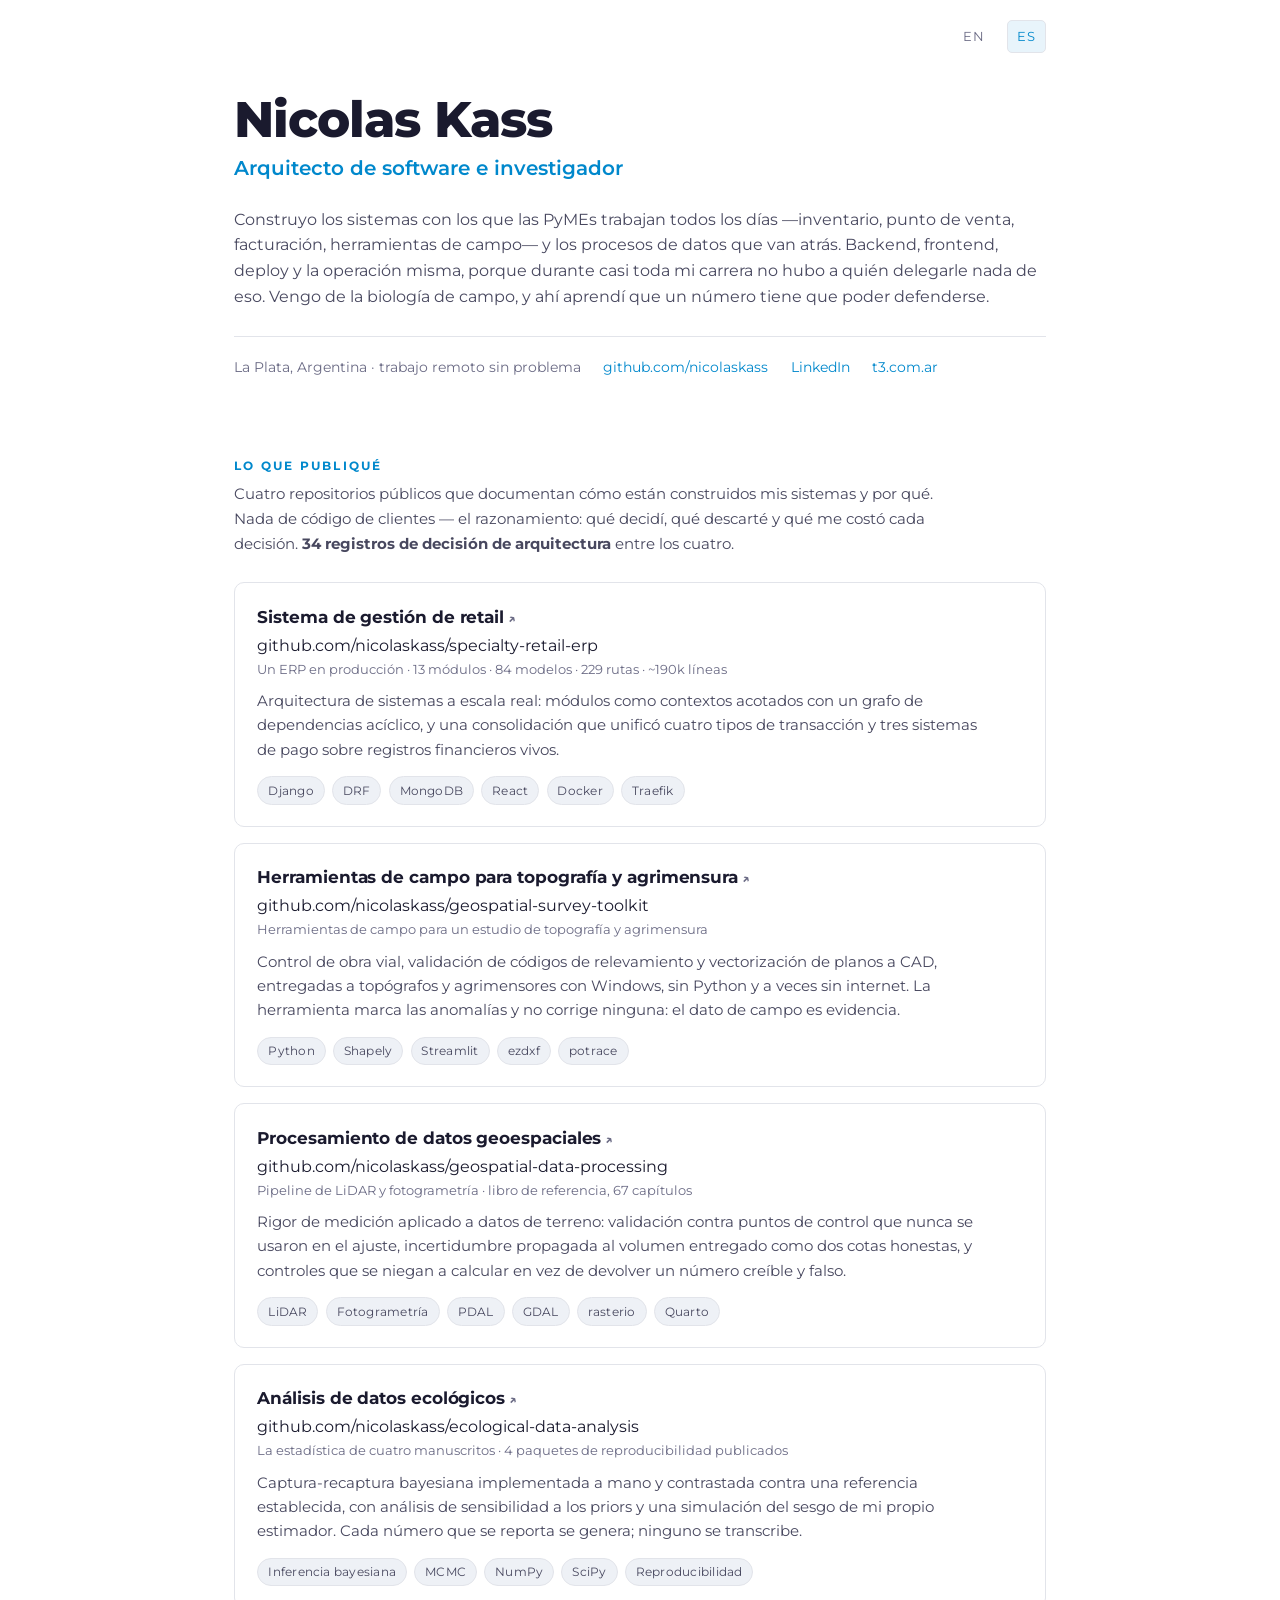
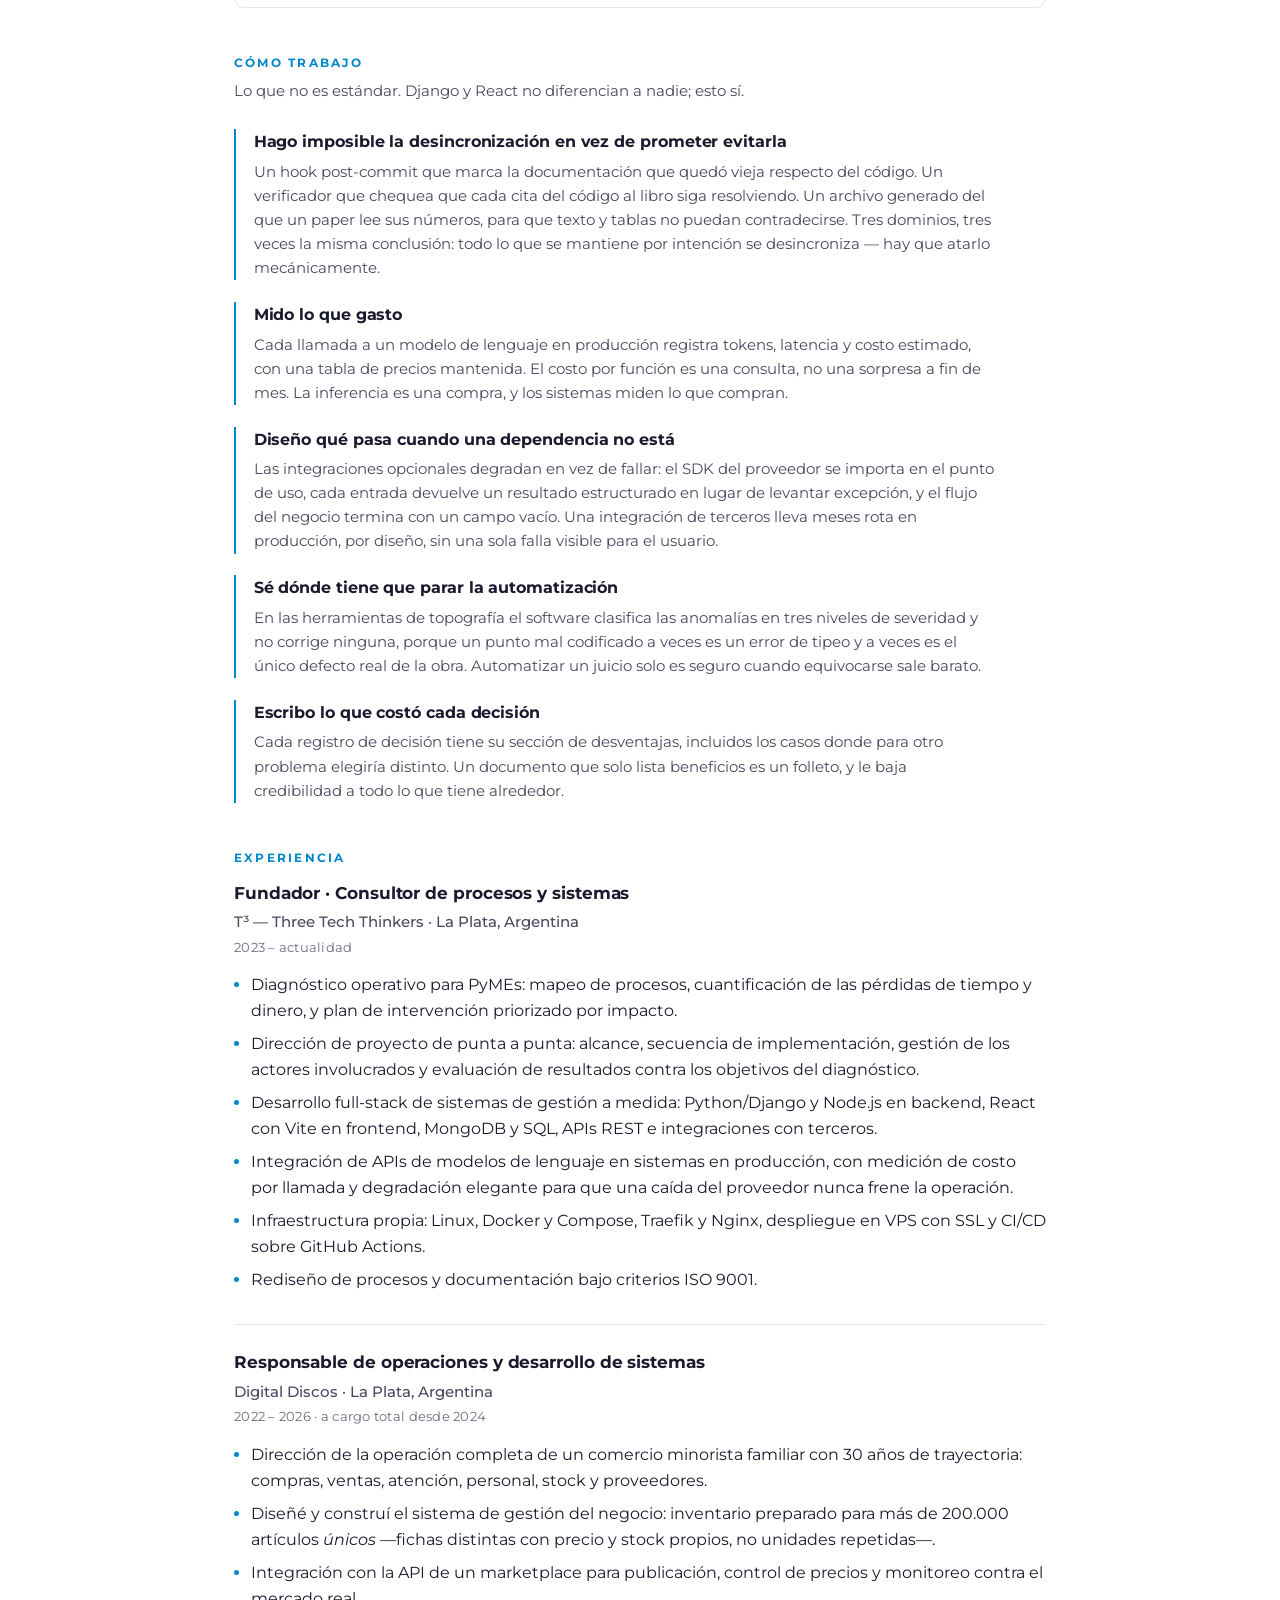
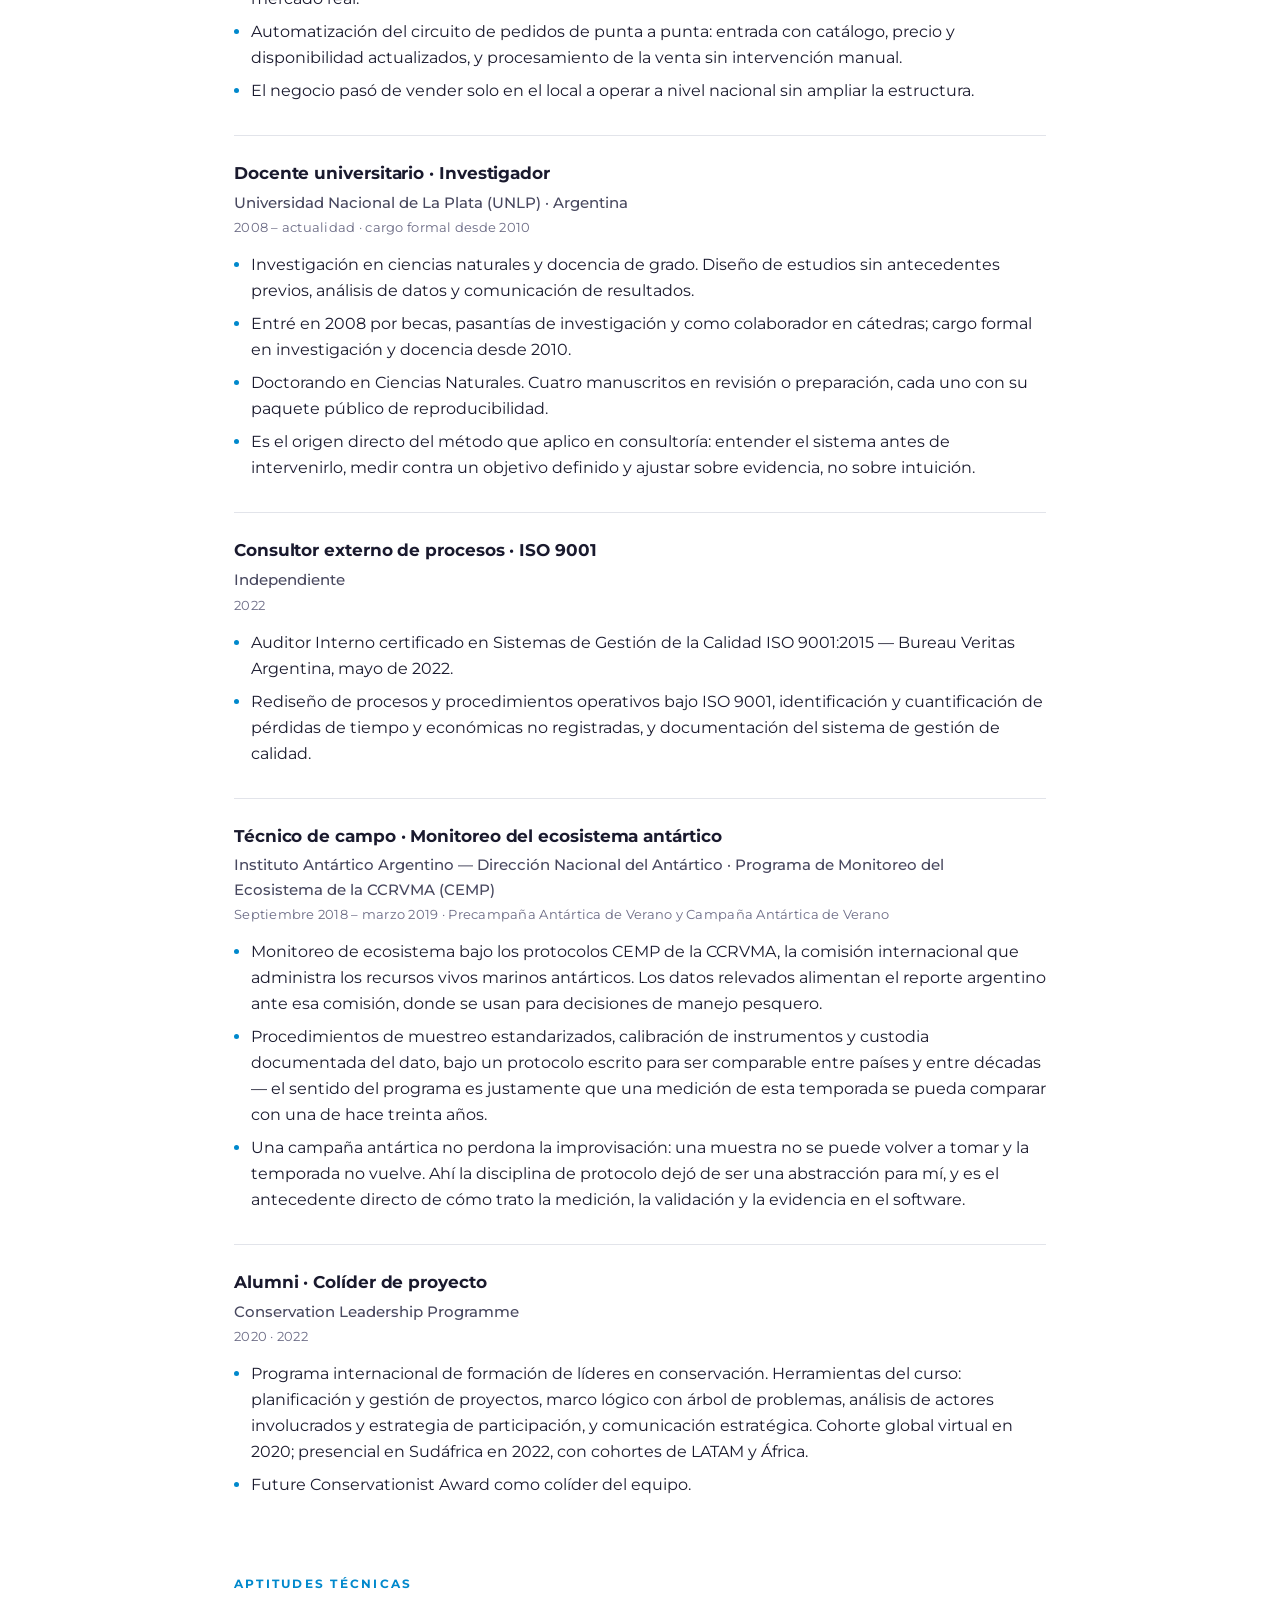
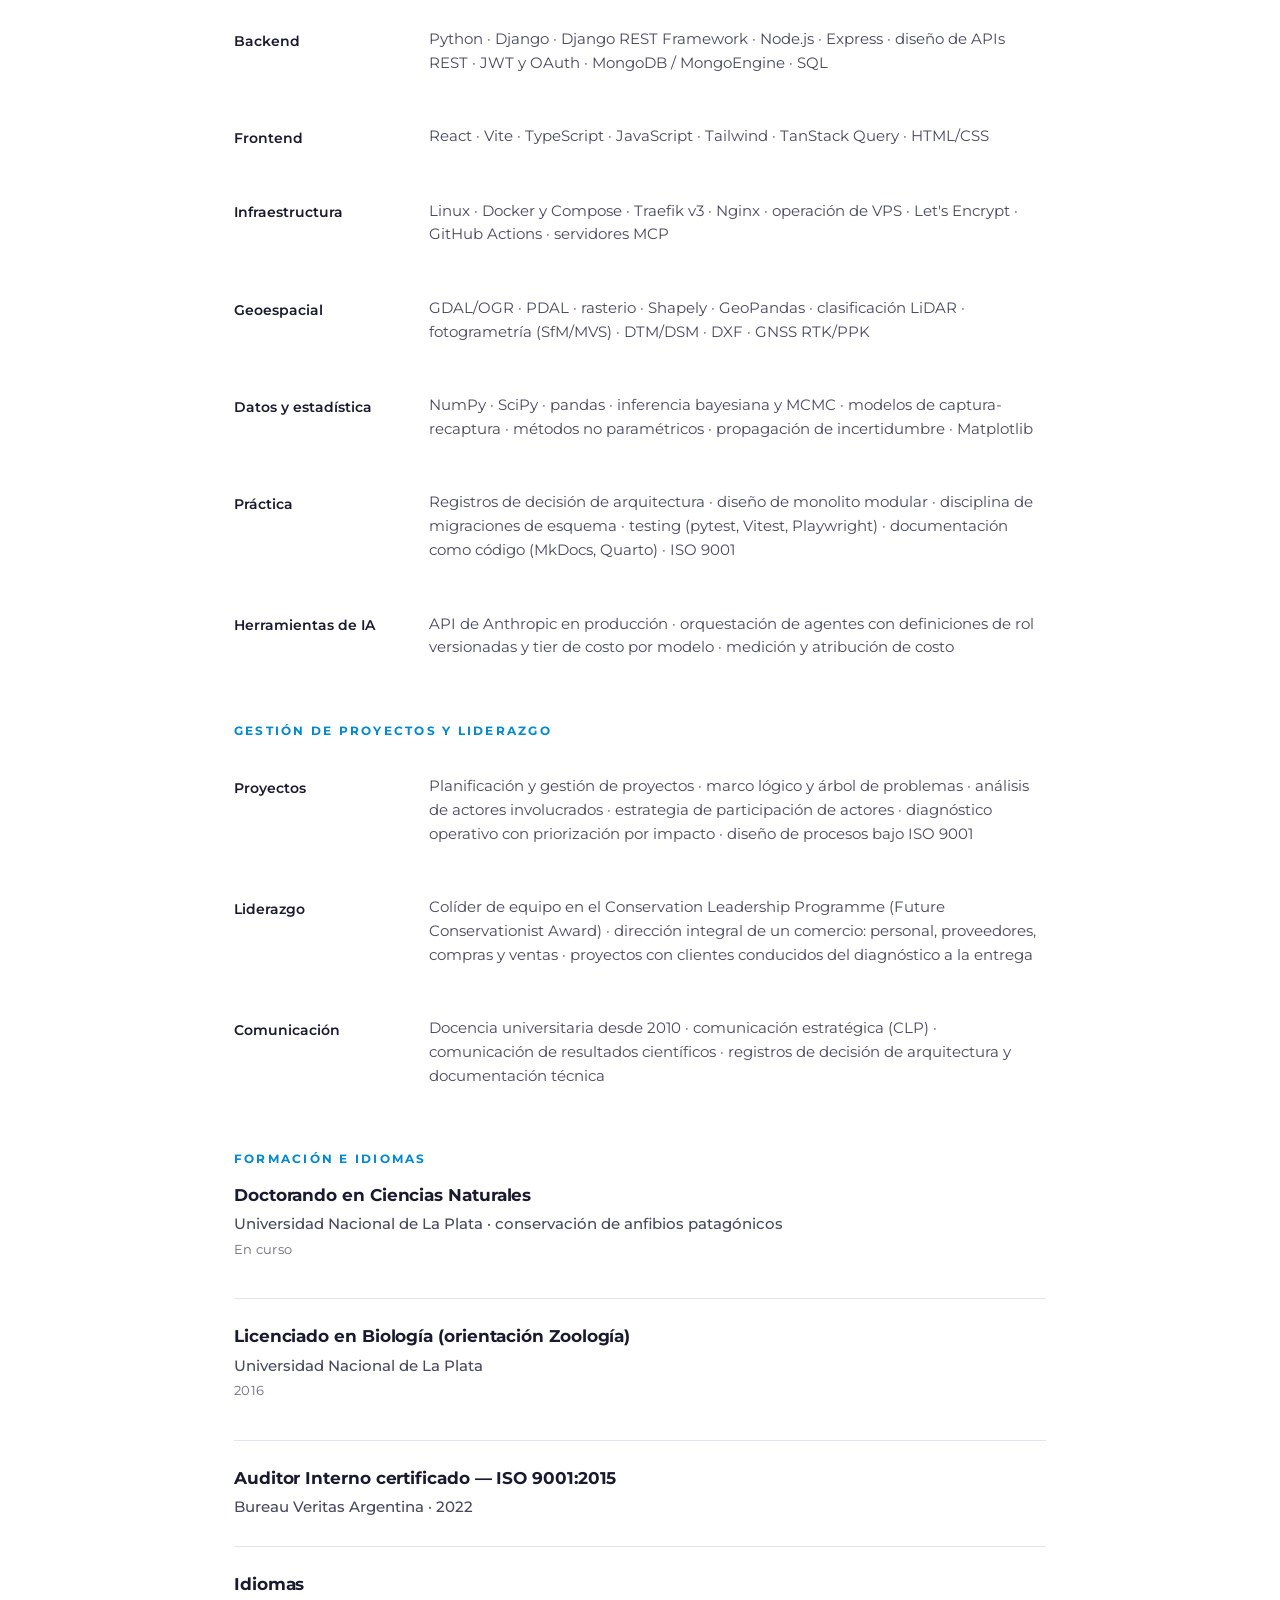
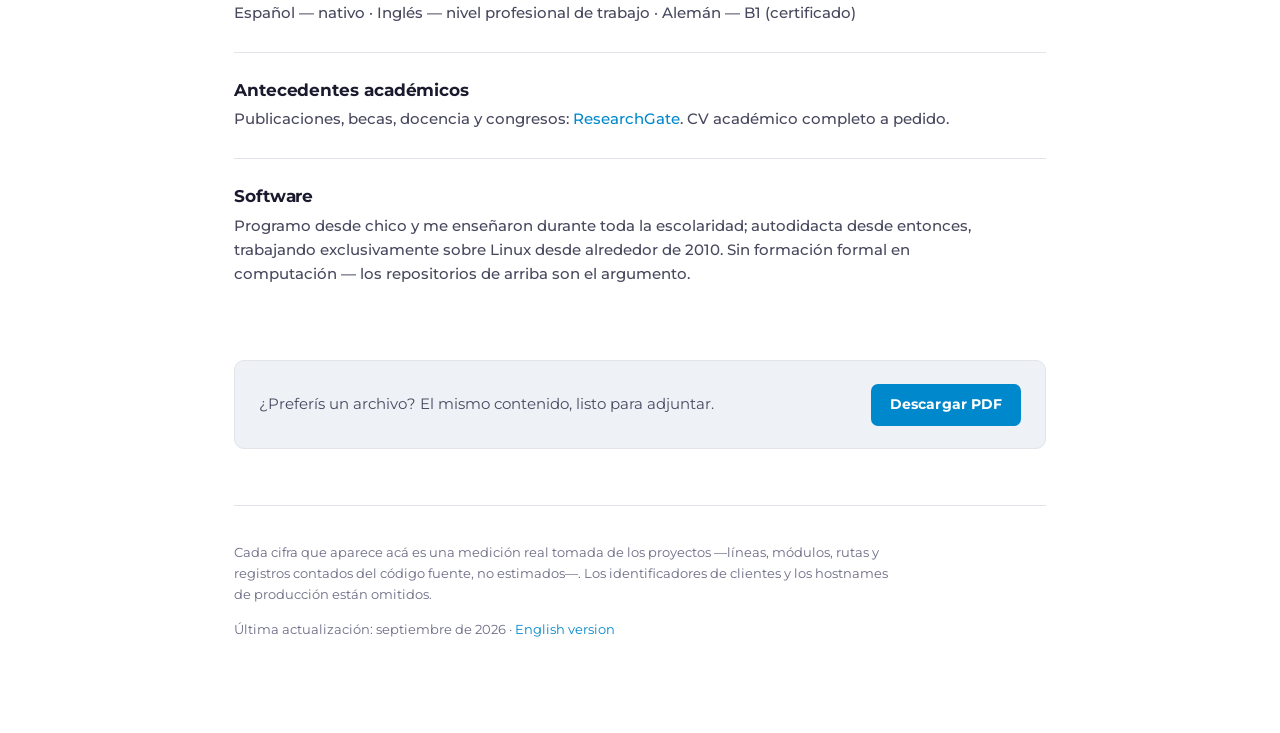
==== es/index.html @ 60ba73a2 "Año de la licenciatura: 2016 Co-Authored-By: Claude Opus 5 <noreply@anthropic.com>" ====
<!DOCTYPE html>
<html lang="es">
<head>
<meta charset="utf-8">
<meta name="viewport" content="width=device-width, initial-scale=1">
<title>Nicolas Kass — Arquitecto de software e investigador | CV</title>
<meta name="description" content="Biólogo que construye software en producción. Sistemas de gestión, procesamiento de datos geoespaciales y el rigor de medición detrás de los dos. La Plata, Argentina.">
<link rel="canonical" href="https://nicolaskass.github.io/es/">
<link rel="alternate" hreflang="en" href="https://nicolaskass.github.io/">
<link rel="alternate" hreflang="es" href="https://nicolaskass.github.io/es/">
<meta property="og:title" content="Nicolas Kass — Arquitecto de software e investigador">
<meta property="og:description" content="Biólogo que construye software en producción. Sistemas de gestión, datos geoespaciales y el rigor de medición detrás de los dos.">
<meta property="og:type" content="profile">
<link rel="preconnect" href="https://fonts.googleapis.com">
<link rel="preconnect" href="https://fonts.gstatic.com" crossorigin>
<link href="https://fonts.googleapis.com/css2?family=Montserrat:wght@400;500;600;700;800&display=swap" rel="stylesheet">
<link rel="stylesheet" href="../css/cv.css">
</head>
<body>
<div class="wrap">

<nav class="langbar">
    <a href="../">EN</a>
    <span class="is-current">ES</span>
</nav>

<header class="head">
    <h1>Nicolas Kass</h1>
    <p class="role">Arquitecto de software e investigador</p>
    <p class="pitch">
        Construyo los sistemas con los que las PyMEs trabajan todos los días —inventario,
        punto de venta, facturación, herramientas de campo— y los procesos de datos que van
        atrás. Backend, frontend, deploy y la operación misma, porque durante casi toda mi
        carrera no hubo a quién delegarle nada de eso. Vengo de la biología de campo, y ahí
        aprendí que un número tiene que poder defenderse.
    </p>
    <div class="meta">
        <span>La Plata, Argentina · trabajo remoto sin problema</span>
        <span><a href="https://github.com/nicolaskass">github.com/nicolaskass</a></span>
        <span><a href="https://www.linkedin.com/in/nicolaskass">LinkedIn</a></span>
        <span><a href="https://t3.com.ar">t3.com.ar</a></span>
    </div>
</header>

<section>
    <h2>Lo que publiqué</h2>
    <p class="lead">
        Cuatro repositorios públicos que documentan cómo están construidos mis sistemas y por
        qué. Nada de código de clientes — el razonamiento: qué decidí, qué descarté y qué me
        costó cada decisión. <strong>34 registros de decisión de arquitectura</strong> entre
        los cuatro.
    </p>

    <div class="repos">
        <article class="repo">
            <h3><a href="https://github.com/nicolaskass/specialty-retail-erp">Sistema de gestión de retail</a></h3>
            <span class="url">github.com/nicolaskass/specialty-retail-erp</span>
            <p class="what">Un ERP en producción · 13 módulos · 84 modelos · 229 rutas · ~190k líneas</p>
            <p>
                Arquitectura de sistemas a escala real: módulos como contextos acotados con un
                grafo de dependencias acíclico, y una consolidación que unificó cuatro tipos de
                transacción y tres sistemas de pago sobre registros financieros vivos.
            </p>
            <div class="tags">
                <span class="tag">Django</span><span class="tag">DRF</span><span class="tag">MongoDB</span><span class="tag">React</span><span class="tag">Docker</span><span class="tag">Traefik</span>
            </div>
        </article>

        <article class="repo">
            <h3><a href="https://github.com/nicolaskass/geospatial-survey-toolkit">Herramientas de campo para topografía y agrimensura</a></h3>
            <span class="url">github.com/nicolaskass/geospatial-survey-toolkit</span>
            <p class="what">Herramientas de campo para un estudio de topografía y agrimensura</p>
            <p>
                Control de obra vial, validación de códigos de relevamiento y vectorización de
                planos a CAD, entregadas a topógrafos y agrimensores con Windows, sin Python y a veces sin
                internet. La herramienta marca las anomalías y no corrige ninguna: el dato de
                campo es evidencia.
            </p>
            <div class="tags">
                <span class="tag">Python</span><span class="tag">Shapely</span><span class="tag">Streamlit</span><span class="tag">ezdxf</span><span class="tag">potrace</span>
            </div>
        </article>

        <article class="repo">
            <h3><a href="https://github.com/nicolaskass/geospatial-data-processing">Procesamiento de datos geoespaciales</a></h3>
            <span class="url">github.com/nicolaskass/geospatial-data-processing</span>
            <p class="what">Pipeline de LiDAR y fotogrametría · libro de referencia, 67 capítulos</p>
            <p>
                Rigor de medición aplicado a datos de terreno: validación contra puntos de
                control que nunca se usaron en el ajuste, incertidumbre propagada al volumen
                entregado como dos cotas honestas, y controles que se niegan a calcular en vez
                de devolver un número creíble y falso.
            </p>
            <div class="tags">
                <span class="tag">LiDAR</span><span class="tag">Fotogrametría</span><span class="tag">PDAL</span><span class="tag">GDAL</span><span class="tag">rasterio</span><span class="tag">Quarto</span>
            </div>
        </article>

        <article class="repo">
            <h3><a href="https://github.com/nicolaskass/ecological-data-analysis">Análisis de datos ecológicos</a></h3>
            <span class="url">github.com/nicolaskass/ecological-data-analysis</span>
            <p class="what">La estadística de cuatro manuscritos · 4 paquetes de reproducibilidad publicados</p>
            <p>
                Captura-recaptura bayesiana implementada a mano y contrastada contra una
                referencia establecida, con análisis de sensibilidad a los priors y una
                simulación del sesgo de mi propio estimador. Cada número que se reporta se
                genera; ninguno se transcribe.
            </p>
            <div class="tags">
                <span class="tag">Inferencia bayesiana</span><span class="tag">MCMC</span><span class="tag">NumPy</span><span class="tag">SciPy</span><span class="tag">Reproducibilidad</span>
            </div>
        </article>
    </div>
</section>

<section class="no-corto">
    <h2>Cómo trabajo</h2>
    <p class="lead">
        Lo que no es estándar. Django y React no diferencian a nadie; esto sí.
    </p>

    <div class="principles">
        <div class="principle">
            <h3>Hago imposible la desincronización en vez de prometer evitarla</h3>
            <p>
                Un hook post-commit que marca la documentación que quedó vieja respecto del
                código. Un verificador que chequea que cada cita del código al libro siga
                resolviendo. Un archivo generado del que un paper lee sus números, para que
                texto y tablas no puedan contradecirse. Tres dominios, tres veces la misma
                conclusión: todo lo que se mantiene por intención se desincroniza — hay que
                atarlo mecánicamente.
            </p>
        </div>
        <div class="principle">
            <h3>Mido lo que gasto</h3>
            <p>
                Cada llamada a un modelo de lenguaje en producción registra tokens, latencia y
                costo estimado, con una tabla de precios mantenida. El costo por función es una
                consulta, no una sorpresa a fin de mes. La inferencia es una compra, y los
                sistemas miden lo que compran.
            </p>
        </div>
        <div class="principle">
            <h3>Diseño qué pasa cuando una dependencia no está</h3>
            <p>
                Las integraciones opcionales degradan en vez de fallar: el SDK del proveedor se
                importa en el punto de uso, cada entrada devuelve un resultado estructurado en
                lugar de levantar excepción, y el flujo del negocio termina con un campo vacío.
                Una integración de terceros lleva meses rota en producción, por diseño, sin una
                sola falla visible para el usuario.
            </p>
        </div>
        <div class="principle">
            <h3>Sé dónde tiene que parar la automatización</h3>
            <p>
                En las herramientas de topografía el software clasifica las anomalías en tres
                niveles de severidad y no corrige ninguna, porque un punto mal codificado a veces
                es un error de tipeo y a veces es el único defecto real de la obra. Automatizar
                un juicio solo es seguro cuando equivocarse sale barato.
            </p>
        </div>
        <div class="principle">
            <h3>Escribo lo que costó cada decisión</h3>
            <p>
                Cada registro de decisión tiene su sección de desventajas, incluidos los casos
                donde para otro problema elegiría distinto. Un documento que solo lista
                beneficios es un folleto, y le baja credibilidad a todo lo que tiene alrededor.
            </p>
        </div>
    </div>
</section>

<section>
    <h2>Experiencia</h2>

    <article class="entry">
        <h3>Fundador · Consultor de procesos y sistemas</h3>
        <p class="org">T³ — Three Tech Thinkers · La Plata, Argentina</p>
        <p class="when">2023 – actualidad</p>
        <ul>
            <li>Diagnóstico operativo para PyMEs: mapeo de procesos, cuantificación de las pérdidas de tiempo y dinero, y plan de intervención priorizado por impacto.</li>
            <li>Dirección de proyecto de punta a punta: alcance, secuencia de implementación, gestión de los actores involucrados y evaluación de resultados contra los objetivos del diagnóstico.</li>
            <li>Desarrollo full-stack de sistemas de gestión a medida: Python/Django y Node.js en backend, React con Vite en frontend, MongoDB y SQL, APIs REST e integraciones con terceros.</li>
            <li>Integración de APIs de modelos de lenguaje en sistemas en producción, con medición de costo por llamada y degradación elegante para que una caída del proveedor nunca frene la operación.</li>
            <li class="no-corto">Infraestructura propia: Linux, Docker y Compose, Traefik y Nginx, despliegue en VPS con SSL y CI/CD sobre GitHub Actions.</li>
            <li class="no-corto">Rediseño de procesos y documentación bajo criterios ISO 9001.</li>
        </ul>
    </article>

    <article class="entry">
        <h3>Responsable de operaciones y desarrollo de sistemas</h3>
        <p class="org">Digital Discos · La Plata, Argentina</p>
        <p class="when">2022 – 2026 · a cargo total desde 2024</p>
        <ul>
            <li>Dirección de la operación completa de un comercio minorista familiar con 30 años de trayectoria: compras, ventas, atención, personal, stock y proveedores.</li>
            <li>Diseñé y construí el sistema de gestión del negocio: inventario preparado para más de 200.000 artículos <em>únicos</em> —fichas distintas con precio y stock propios, no unidades repetidas—.</li>
            <li>Integración con la API de un marketplace para publicación, control de precios y monitoreo contra el mercado real.</li>
            <li class="no-corto">Automatización del circuito de pedidos de punta a punta: entrada con catálogo, precio y disponibilidad actualizados, y procesamiento de la venta sin intervención manual.</li>
            <li>El negocio pasó de vender solo en el local a operar a nivel nacional sin ampliar la estructura.</li>
        </ul>
    </article>

    <article class="entry">
        <h3>Docente universitario · Investigador</h3>
        <p class="org">Universidad Nacional de La Plata (UNLP) · Argentina</p>
        <p class="when">2008 – actualidad · cargo formal desde 2010</p>
        <ul>
            <li>Investigación en ciencias naturales y docencia de grado. Diseño de estudios sin antecedentes previos, análisis de datos y comunicación de resultados.</li>
            <li class="no-corto">Entré en 2008 por becas, pasantías de investigación y como colaborador en cátedras; cargo formal en investigación y docencia desde 2010.</li>
            <li>Doctorando en Ciencias Naturales. Cuatro manuscritos en revisión o preparación, cada uno con su paquete público de reproducibilidad.</li>
            <li class="no-corto">Es el origen directo del método que aplico en consultoría: entender el sistema antes de intervenirlo, medir contra un objetivo definido y ajustar sobre evidencia, no sobre intuición.</li>
        </ul>
    </article>

    <article class="entry no-corto">
        <h3>Consultor externo de procesos · ISO 9001</h3>
        <p class="org">Independiente</p>
        <p class="when">2022</p>
        <ul>
            <li>Auditor Interno certificado en Sistemas de Gestión de la Calidad ISO 9001:2015 — Bureau Veritas Argentina, mayo de 2022.</li>
            <li>Rediseño de procesos y procedimientos operativos bajo ISO 9001, identificación y cuantificación de pérdidas de tiempo y económicas no registradas, y documentación del sistema de gestión de calidad.</li>
        </ul>
    </article>

    <article class="entry">
        <h3>Técnico de campo · Monitoreo del ecosistema antártico</h3>
        <p class="org">Instituto Antártico Argentino — Dirección Nacional del Antártico · Programa de Monitoreo del Ecosistema de la CCRVMA (CEMP)</p>
        <p class="when">Septiembre 2018 – marzo 2019 · Precampaña Antártica de Verano y Campaña Antártica de Verano</p>
        <ul>
            <li>Monitoreo de ecosistema bajo los protocolos CEMP de la CCRVMA, la comisión internacional que administra los recursos vivos marinos antárticos. Los datos relevados alimentan el reporte argentino ante esa comisión, donde se usan para decisiones de manejo pesquero.</li>
            <li class="no-corto">Procedimientos de muestreo estandarizados, calibración de instrumentos y custodia documentada del dato, bajo un protocolo escrito para ser comparable entre países y entre décadas — el sentido del programa es justamente que una medición de esta temporada se pueda comparar con una de hace treinta años.</li>
            <li class="no-corto">Una campaña antártica no perdona la improvisación: una muestra no se puede volver a tomar y la temporada no vuelve. Ahí la disciplina de protocolo dejó de ser una abstracción para mí, y es el antecedente directo de cómo trato la medición, la validación y la evidencia en el software.</li>
        </ul>
    </article>

    <article class="entry">
        <h3>Alumni · Colíder de proyecto</h3>
        <p class="org">Conservation Leadership Programme</p>
        <p class="when">2020 · 2022</p>
        <ul>
            <li>Programa internacional de formación de líderes en conservación. Herramientas del curso: planificación y gestión de proyectos, marco lógico con árbol de problemas, análisis de actores involucrados y estrategia de participación, y comunicación estratégica. Cohorte global virtual en 2020; presencial en Sudáfrica en 2022, con cohortes de LATAM y África.</li>
            <li>Future Conservationist Award como colíder del equipo.</li>
        </ul>
    </article>
</section>

<section>
    <h2>Aptitudes técnicas</h2>
    <div class="skills">
        <dl class="skillrow">
            <dt>Backend</dt>
            <dd>Python · Django · Django REST Framework · Node.js · Express · diseño de APIs REST · JWT y OAuth · MongoDB / MongoEngine · SQL</dd>
        </dl>
        <dl class="skillrow">
            <dt>Frontend</dt>
            <dd>React · Vite · TypeScript · JavaScript · Tailwind · TanStack Query · HTML/CSS</dd>
        </dl>
        <dl class="skillrow">
            <dt>Infraestructura</dt>
            <dd>Linux · Docker y Compose · Traefik v3 · Nginx · operación de VPS · Let's Encrypt · GitHub Actions · servidores MCP</dd>
        </dl>
        <dl class="skillrow no-corto">
            <dt>Geoespacial</dt>
            <dd>GDAL/OGR · PDAL · rasterio · Shapely · GeoPandas · clasificación LiDAR · fotogrametría (SfM/MVS) · DTM/DSM · DXF · GNSS RTK/PPK</dd>
        </dl>
        <dl class="skillrow">
            <dt>Datos y estadística</dt>
            <dd>NumPy · SciPy · pandas · inferencia bayesiana y MCMC · modelos de captura-recaptura · métodos no paramétricos · propagación de incertidumbre · Matplotlib</dd>
        </dl>
        <dl class="skillrow">
            <dt>Práctica</dt>
            <dd>Registros de decisión de arquitectura · diseño de monolito modular · disciplina de migraciones de esquema · testing (pytest, Vitest, Playwright) · documentación como código (MkDocs, Quarto) · ISO 9001</dd>
        </dl>
        <dl class="skillrow">
            <dt>Herramientas de IA</dt>
            <dd>API de Anthropic en producción · orquestación de agentes con definiciones de rol versionadas y tier de costo por modelo · medición y atribución de costo</dd>
        </dl>
    </div>
</section>

<section>
    <h2>Gestión de proyectos y liderazgo</h2>
    <div class="skills">
        <dl class="skillrow">
            <dt>Proyectos</dt>
            <dd>Planificación y gestión de proyectos · marco lógico y árbol de problemas · análisis de actores involucrados · estrategia de participación de actores · diagnóstico operativo con priorización por impacto · diseño de procesos bajo ISO 9001</dd>
        </dl>
        <dl class="skillrow">
            <dt>Liderazgo</dt>
            <dd>Colíder de equipo en el Conservation Leadership Programme (Future Conservationist Award) · dirección integral de un comercio: personal, proveedores, compras y ventas · proyectos con clientes conducidos del diagnóstico a la entrega</dd>
        </dl>
        <dl class="skillrow">
            <dt>Comunicación</dt>
            <dd>Docencia universitaria desde 2010 · comunicación estratégica (CLP) · comunicación de resultados científicos · registros de decisión de arquitectura y documentación técnica</dd>
        </dl>
    </div>
</section>

<section>
    <h2>Formación e idiomas</h2>
    <article class="entry">
        <h3>Doctorando en Ciencias Naturales</h3>
        <p class="org">Universidad Nacional de La Plata · conservación de anfibios patagónicos</p>
        <p class="when">En curso</p>
    </article>
    <article class="entry">
        <h3>Licenciado en Biología (orientación Zoología)</h3>
        <p class="org">Universidad Nacional de La Plata</p>
        <p class="when">2016</p>
    </article>
    <article class="entry">
        <h3>Auditor Interno certificado — ISO 9001:2015</h3>
        <p class="org">Bureau Veritas Argentina · 2022</p>
    </article>
    <article class="entry">
        <h3>Idiomas</h3>
        <p class="org">Español — nativo · Inglés — nivel profesional de trabajo · Alemán — B1 (certificado)</p>
    </article>
    <article class="entry no-corto">
        <h3>Antecedentes académicos</h3>
        <p class="org">Publicaciones, becas, docencia y congresos:
        <a href="https://www.researchgate.net/profile/Nicolas_Kass">ResearchGate</a>.
        CV académico completo a pedido.</p>
    </article>
    <article class="entry">
        <h3>Software</h3>
        <p class="org">Programo desde chico y me enseñaron durante toda la escolaridad; autodidacta desde entonces, trabajando exclusivamente sobre Linux desde alrededor de 2010. Sin formación formal en computación — los repositorios de arriba son el argumento.</p>
    </article>
</section>

<div class="pdf-cta">
    <p>¿Preferís un archivo? El mismo contenido, listo para adjuntar.</p>
    <a class="btn" href="../nicolas-kass-cv-es.pdf">Descargar PDF</a>
</div>

<footer class="foot">
    <p>
        Cada cifra que aparece acá es una medición real tomada de los proyectos —líneas,
        módulos, rutas y registros contados del código fuente, no estimados—. Los
        identificadores de clientes y los hostnames de producción están omitidos.
    </p>
    <p>Última actualización: septiembre de 2026 · <a href="../">English version</a></p>
</footer>

</div>
</body>
</html>
---- css/cv.css ----
/* CV — Nicolas Kass
   Paleta y tipografía del manual de marca de T³: acento cian #00d4ff,
   superficies oscuras #0a0a0f / #111118, Montserrat.
   Pantalla en oscuro; impresión en claro (§ @media print al final). */

:root {
    --bg:            #0a0a0f;
    --bg-alt:        #111118;
    --bg-card:       #16161f;
    --border:        #252535;
    --text:          #eaeaef;
    --text-soft:     #9090a8;
    --text-muted:    #606078;
    --accent:        #00d4ff;
    --accent-soft:   rgba(0, 212, 255, 0.12);
    --violet:        #6c5ce7;
    --measure:       74ch;
    --font: "Montserrat", "Helvetica Neue", Helvetica, Arial, sans-serif;
}

*, *::before, *::after { box-sizing: border-box; }

html { -webkit-text-size-adjust: 100%; }

body {
    margin: 0;
    background: var(--bg);
    color: var(--text);
    font-family: var(--font);
    font-size: 16px;
    line-height: 1.62;
    font-weight: 400;
}

.wrap {
    max-width: 860px;
    margin: 0 auto;
    padding: 0 1.5rem 5rem;
}

a { color: var(--accent); text-decoration: none; }
a:hover, a:focus-visible { text-decoration: underline; }

/* ── Barra de idioma ─────────────────────────────────────────────── */

.langbar {
    display: flex;
    justify-content: flex-end;
    gap: .75rem;
    align-items: center;
    padding: 1.25rem 0 0;
    font-size: .82rem;
    letter-spacing: .04em;
    text-transform: uppercase;
}

.langbar a, .langbar span {
    color: var(--text-muted);
    padding: .3rem .6rem;
    border: 1px solid transparent;
    border-radius: 5px;
}

.langbar .is-current {
    color: var(--accent);
    border-color: var(--border);
    background: var(--accent-soft);
}

/* ── Encabezado ──────────────────────────────────────────────────── */

.head { padding: 2.5rem 0 2rem; }

.head h1 {
    font-size: clamp(2.1rem, 5.5vw, 3.1rem);
    font-weight: 800;
    letter-spacing: -.02em;
    margin: 0 0 .35rem;
    line-height: 1.08;
}

.head .role {
    font-size: clamp(1.02rem, 2.6vw, 1.24rem);
    font-weight: 600;
    color: var(--accent);
    margin: 0 0 1.4rem;
}

.head .pitch {
    max-width: var(--measure);
    color: var(--text-soft);
    margin: 0 0 1.6rem;
}

.meta {
    display: flex;
    flex-wrap: wrap;
    gap: .5rem 1.4rem;
    font-size: .9rem;
    color: var(--text-muted);
    padding-top: 1.2rem;
    border-top: 1px solid var(--border);
}

/* ── Secciones ───────────────────────────────────────────────────── */

section { padding-top: 2.8rem; }

h2 {
    font-size: .78rem;
    font-weight: 700;
    letter-spacing: .18em;
    text-transform: uppercase;
    color: var(--accent);
    margin: 0 0 .35rem;
}

h2 + .lead {
    color: var(--text-soft);
    max-width: var(--measure);
    margin: 0 0 1.6rem;
    font-size: .96rem;
}

h3 {
    font-size: 1.06rem;
    font-weight: 700;
    margin: 0 0 .2rem;
    letter-spacing: -.005em;
}

p { max-width: var(--measure); }

/* ── Entradas de experiencia ─────────────────────────────────────── */

.entry {
    padding: 1.5rem 0;
    border-top: 1px solid var(--border);
}

.entry:first-of-type { border-top: none; padding-top: .4rem; }

.entry .org {
    color: var(--text-soft);
    font-size: .93rem;
    font-weight: 500;
    margin: 0 0 .15rem;
}

.entry .when {
    color: var(--text-muted);
    font-size: .84rem;
    letter-spacing: .02em;
    margin: 0 0 .85rem;
}

.entry ul { margin: .7rem 0 0; padding-left: 1.05rem; }
.entry li { margin-bottom: .45rem; max-width: var(--measure); }
.entry li::marker { color: var(--accent); }

/* ── Tarjetas de repositorio ─────────────────────────────────────── */

.repos { display: grid; gap: 1rem; margin-top: 1.2rem; }

.repo {
    background: var(--bg-card);
    border: 1px solid var(--border);
    border-radius: 10px;
    padding: 1.3rem 1.4rem;
    transition: border-color .2s ease;
}

.repo:hover { border-color: var(--accent); }

.repo h3 { margin-bottom: .1rem; }
.repo h3 a { color: var(--text); }
.repo h3 a::after { content: " ↗"; font-size: .78em; color: var(--text-muted); }
.repo h3 a:hover { color: var(--accent); text-decoration: none; }
.repo h3 a:hover::after { color: var(--accent); }

.repo .what {
    color: var(--text-muted);
    font-size: .84rem;
    margin: 0 0 .55rem;
}

.repo p { margin: 0; font-size: .93rem; color: var(--text-soft); }

/* ── Principios (lo que diferencia) ──────────────────────────────── */

.principles { display: grid; gap: 1.35rem; margin-top: 1.2rem; }

.principle {
    padding-left: 1.1rem;
    border-left: 2px solid var(--accent);
}

.principle h3 { font-size: 1rem; margin-bottom: .3rem; }
.principle p { margin: 0; font-size: .93rem; color: var(--text-soft); }

/* ── Etiquetas ───────────────────────────────────────────────────── */

.tags { display: flex; flex-wrap: wrap; gap: .45rem; margin-top: .9rem; }

.tag {
    font-size: .76rem;
    letter-spacing: .02em;
    color: var(--text-soft);
    background: var(--bg-alt);
    border: 1px solid var(--border);
    border-radius: 999px;
    padding: .22rem .62rem;
}

/* ── Grupos de aptitudes ─────────────────────────────────────────── */

.skills { display: grid; gap: 1.1rem; margin-top: 1.1rem; }

.skillrow { display: grid; grid-template-columns: 11rem 1fr; gap: .6rem 1.2rem; }

.skillrow dt {
    font-weight: 600;
    font-size: .88rem;
    color: var(--text);
    padding-top: .12rem;
}

.skillrow dd { margin: 0; color: var(--text-soft); font-size: .92rem; }

@media (max-width: 620px) {
    .skillrow { grid-template-columns: 1fr; gap: .2rem; }
}

/* ── Descarga PDF ────────────────────────────────────────────────── */

.pdf-cta {
    margin-top: 3rem;
    padding: 1.4rem 1.5rem;
    border: 1px solid var(--border);
    border-radius: 10px;
    background: var(--bg-alt);
    display: flex;
    flex-wrap: wrap;
    gap: 1rem;
    align-items: center;
    justify-content: space-between;
}

.pdf-cta p { margin: 0; font-size: .92rem; color: var(--text-soft); }

.btn {
    display: inline-block;
    padding: .6rem 1.15rem;
    border-radius: 7px;
    background: var(--accent);
    color: #04141a;
    font-weight: 700;
    font-size: .89rem;
    letter-spacing: .01em;
}

.btn:hover { background: #33dfff; text-decoration: none; }

/* ── Pie ─────────────────────────────────────────────────────────── */

.foot {
    margin-top: 3.5rem;
    padding-top: 1.4rem;
    border-top: 1px solid var(--border);
    color: var(--text-muted);
    font-size: .82rem;
}

.foot p { max-width: var(--measure); }

/* ── Versión corta ───────────────────────────────────────────────── */

/* La versión de dos páginas para postulaciones sale de este mismo HTML: el
   panel de T3 le pone la clase cv-corto al <html> y esto oculta lo que sobra.
   Una sola fuente, así la corta no se queda atrás cuando se edita la larga.
   Va en <html> y no en <body> porque achicar el rem solo se puede desde la raíz. */
.cv-corto .no-corto,
.cv-corto .repo p:not(.what),
.cv-corto .repo .tags,
.cv-corto h2 + .lead,
.cv-corto .foot { display: none; }

@media print {
    /* Casi todo está medido en rem, y el rem sale de la raíz (16px), no de los
       9pt del body: sin esto las aptitudes y los márgenes imprimen más grandes
       de lo que el resto del bloque de impresión supone. */
    html.cv-corto { font-size: 11px; }

    .cv-corto .skills { margin-top: .5rem; }
    .cv-corto .skillrow + .skillrow { margin-top: .3rem; }

    .cv-corto section { padding-top: .9rem; }
    .cv-corto .entry { padding: .45rem 0; }
    .cv-corto .entry .when { margin-bottom: .3rem; }
    .cv-corto .entry ul { margin-top: .3rem; }
    .cv-corto .repos { margin-top: .6rem; }
    .cv-corto .repo + .repo { margin-top: .35rem; }
    .cv-corto .repo { padding: .4rem .6rem; }
    .cv-corto .repo .what { margin: 0; }
    .cv-corto .head .pitch { margin-bottom: .8rem; }
    .cv-corto .meta { padding-top: .5rem; margin-top: .4rem; }
}

/* ── Tema claro del sistema ──────────────────────────────────────── */

@media (prefers-color-scheme: light) {
    :root {
        --bg: #ffffff;  --bg-alt: #eef1f6;  --bg-card: #ffffff;
        --border: #e2e4ea;
        --text: #1a1a2e;  --text-soft: #48485f;  --text-muted: #6b6b85;
        --accent: #0088cc;               /* el cian brillante no contrasta sobre blanco */
        --accent-soft: rgba(0, 136, 204, .09);
    }
    .btn { color: #ffffff; }
    .btn:hover { background: #0077b3; }
}

/* ── Impresión / PDF ─────────────────────────────────────────────── */

@page {
    size: A4;
    margin: 15mm 16mm 16mm;
    @bottom-center {
        content: "Nicolas Kass · " counter(page) " / " counter(pages);
        font-family: "Montserrat", Arial, sans-serif;
        font-size: 8pt;
        color: #8888a0;
    }
}

@media print {
    :root {
        --bg: #ffffff;  --bg-alt: #ffffff;  --bg-card: #ffffff;
        --border: #d9dbe3;
        --text: #14141f;  --text-soft: #33334a;  --text-muted: #5c5c74;
        --accent: #006f9c;               /* legible en impresión a color y en gris */
        --accent-soft: transparent;
        --measure: 100%;
    }

    /* Casi todo está en rem, que sale de la raíz y no de los 9pt del body.
       A 16px, el español dejaba una sexta hoja con siete renglones. */
    html { font-size: 15px; }
    body { font-size: 9pt; line-height: 1.38; }
    .wrap { max-width: none; padding: 0; }
    p { margin: .3rem 0; }

    /* Nada de esto tiene sentido en papel */
    .langbar, .pdf-cta, .repo:hover { display: none; }

    a { color: var(--text); text-decoration: none; }

    /* Las URL importan en papel: si no se ven, el link no existe */
    .repo h3 a::after { content: ""; }
    .repo h3 a { color: var(--text); }
    .repo .url {
        display: block;
        font-size: 7.8pt;
        color: var(--accent);
        margin-top: .15rem;
        word-break: break-all;
    }

    .head { padding: 0 0 1rem; }
    .head h1 { font-size: 22pt; }
    .head .role { font-size: 11pt; margin-bottom: .7rem; }

    section { padding-top: 1.15rem; }
    h2 { font-size: 8pt; margin-bottom: .25rem; }
    h2 + .lead { font-size: 9pt; margin-bottom: .8rem; }
    h3 { font-size: 10pt; }

    .entry { padding: .75rem 0; break-inside: avoid; }
    .entry li { margin-bottom: .22rem; }

    /* WeasyPrint no parte bien un contenedor grid entre páginas: con los repos
       en grid, sumarle un renglón al encabezado mandaba toda la experiencia a
       la hoja siguiente y dejaba media página en blanco. En papel son bloques
       comunes, con el espacio puesto a mano. */
    .repos, .skills, .principles { display: block; }
    .repo + .repo { margin-top: .5rem; }
    .principle + .principle { margin-top: .8rem; }

    /* El <dl> trae margen propio: era el hueco de tres renglones entre filas. */
    .skillrow { margin: 0; break-inside: avoid; }
    .skillrow + .skillrow { margin-top: .5rem; }

    .repo { padding: .6rem .7rem; break-inside: avoid; }
    .repo p { font-size: 8.8pt; }

    .principle { break-inside: avoid; }
    .principles { gap: .8rem; }

    .tag { font-size: 7.5pt; padding: .1rem .45rem; }

    .foot { margin-top: 1.4rem; font-size: 8pt; }

    /* Solo las unidades chicas se mantienen enteras. Aplicar esto a `section`
       empuja una sección completa a la página siguiente y deja media hoja en
       blanco — que es exactamente lo que pasaba. */
    .entry, .repo, .principle { page-break-inside: avoid; }
    h2, h3 { break-after: avoid; }
}
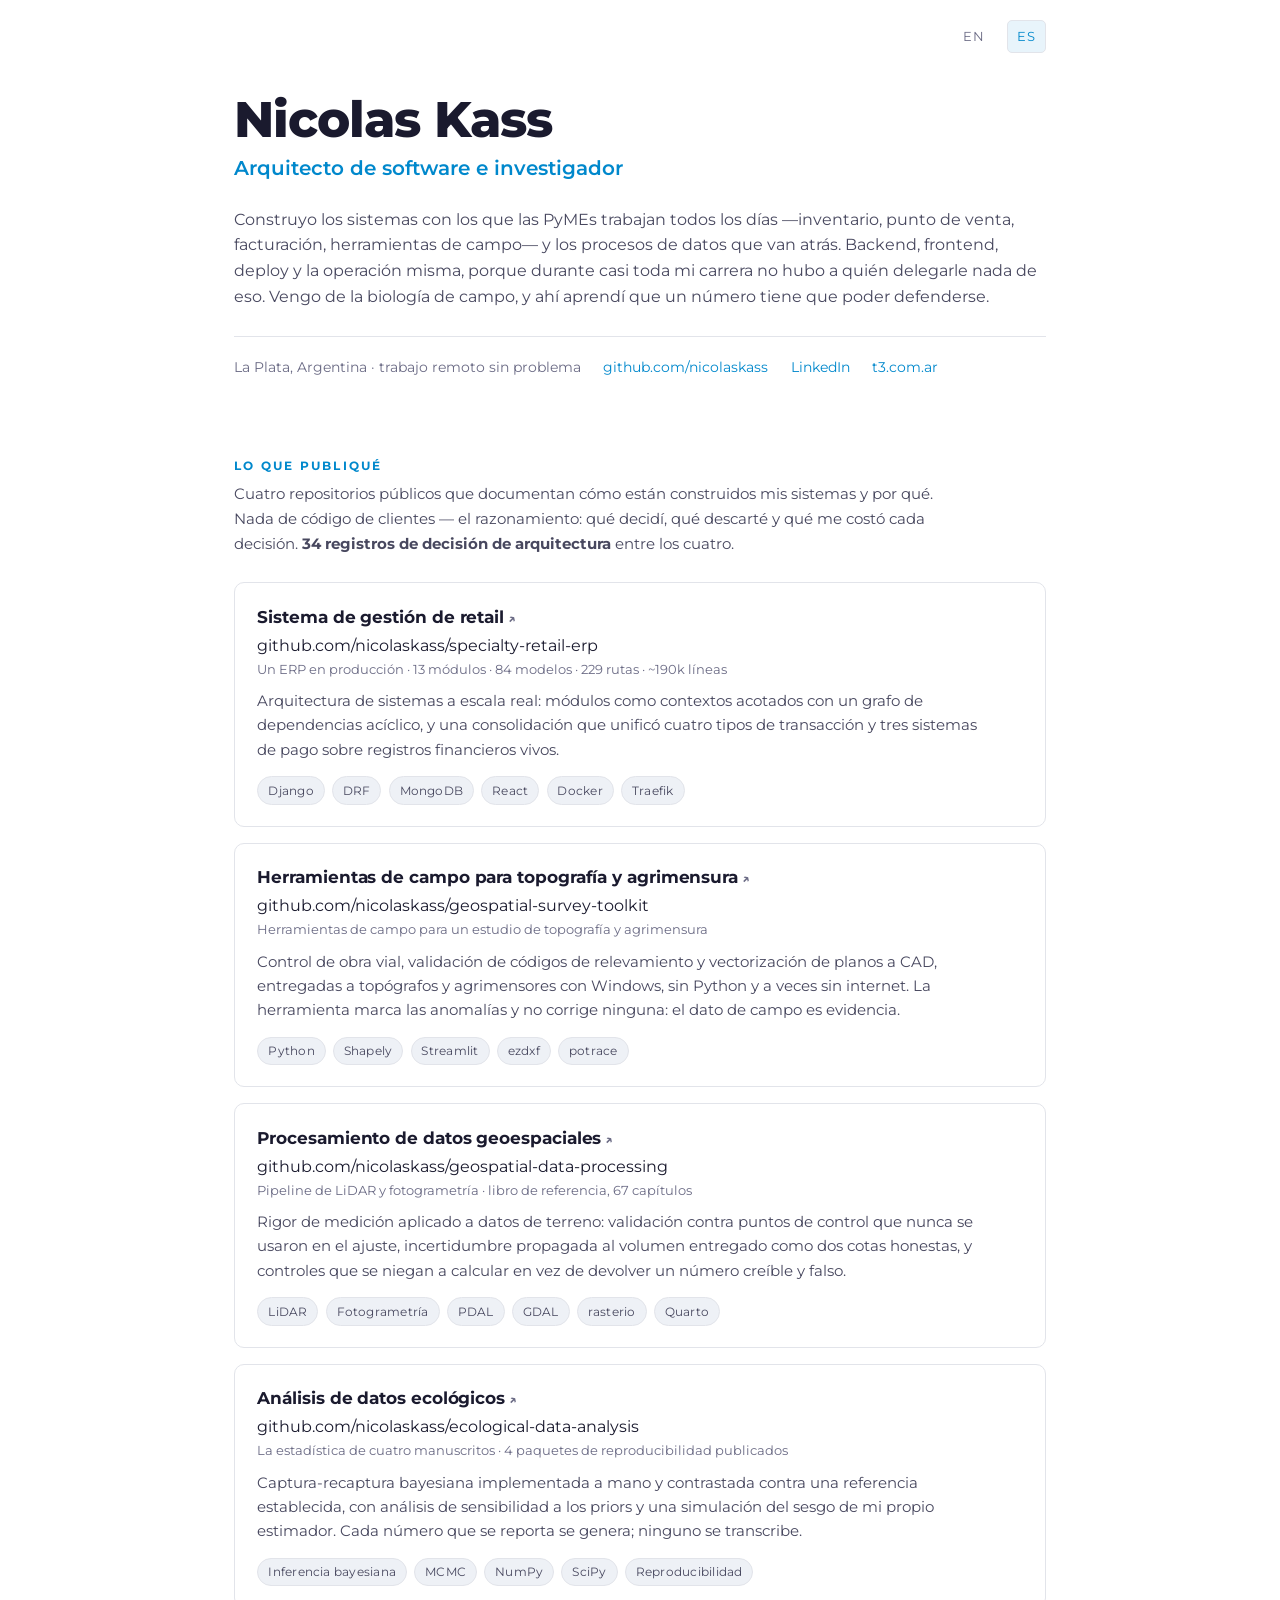
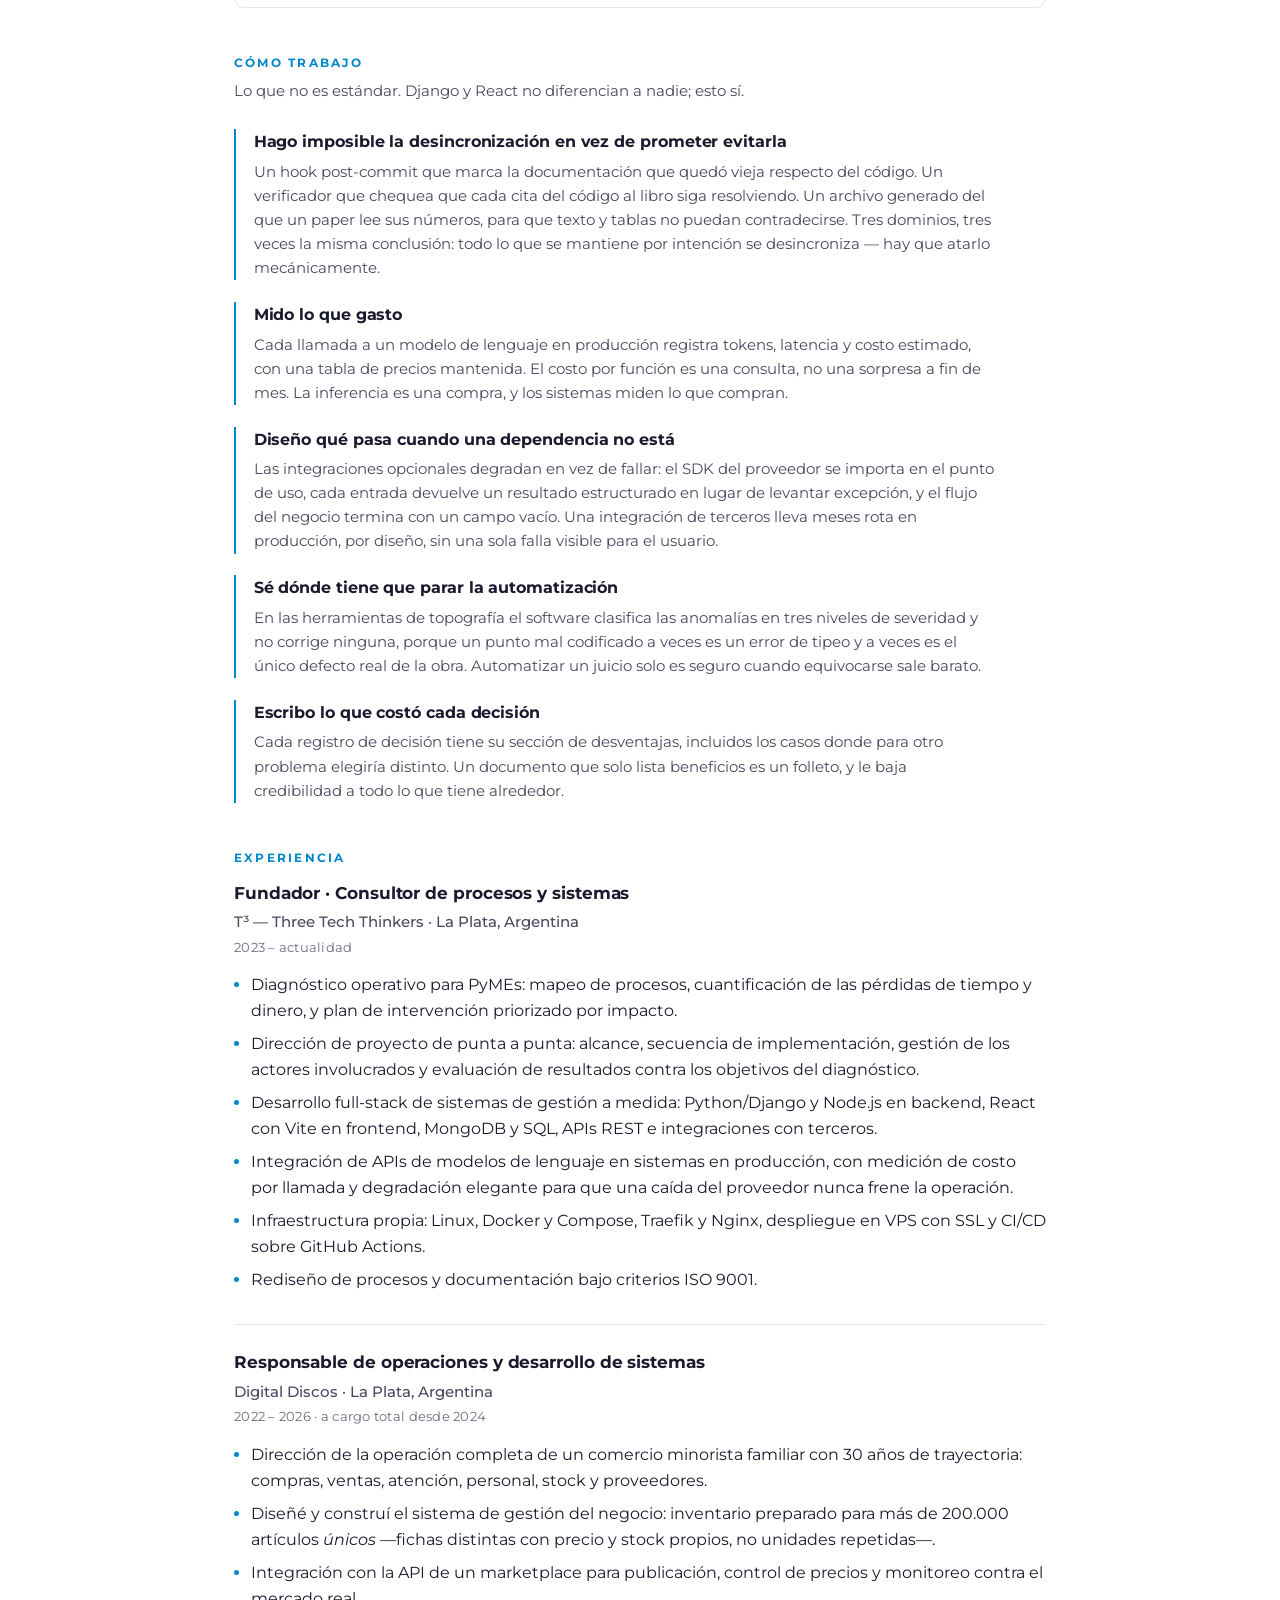
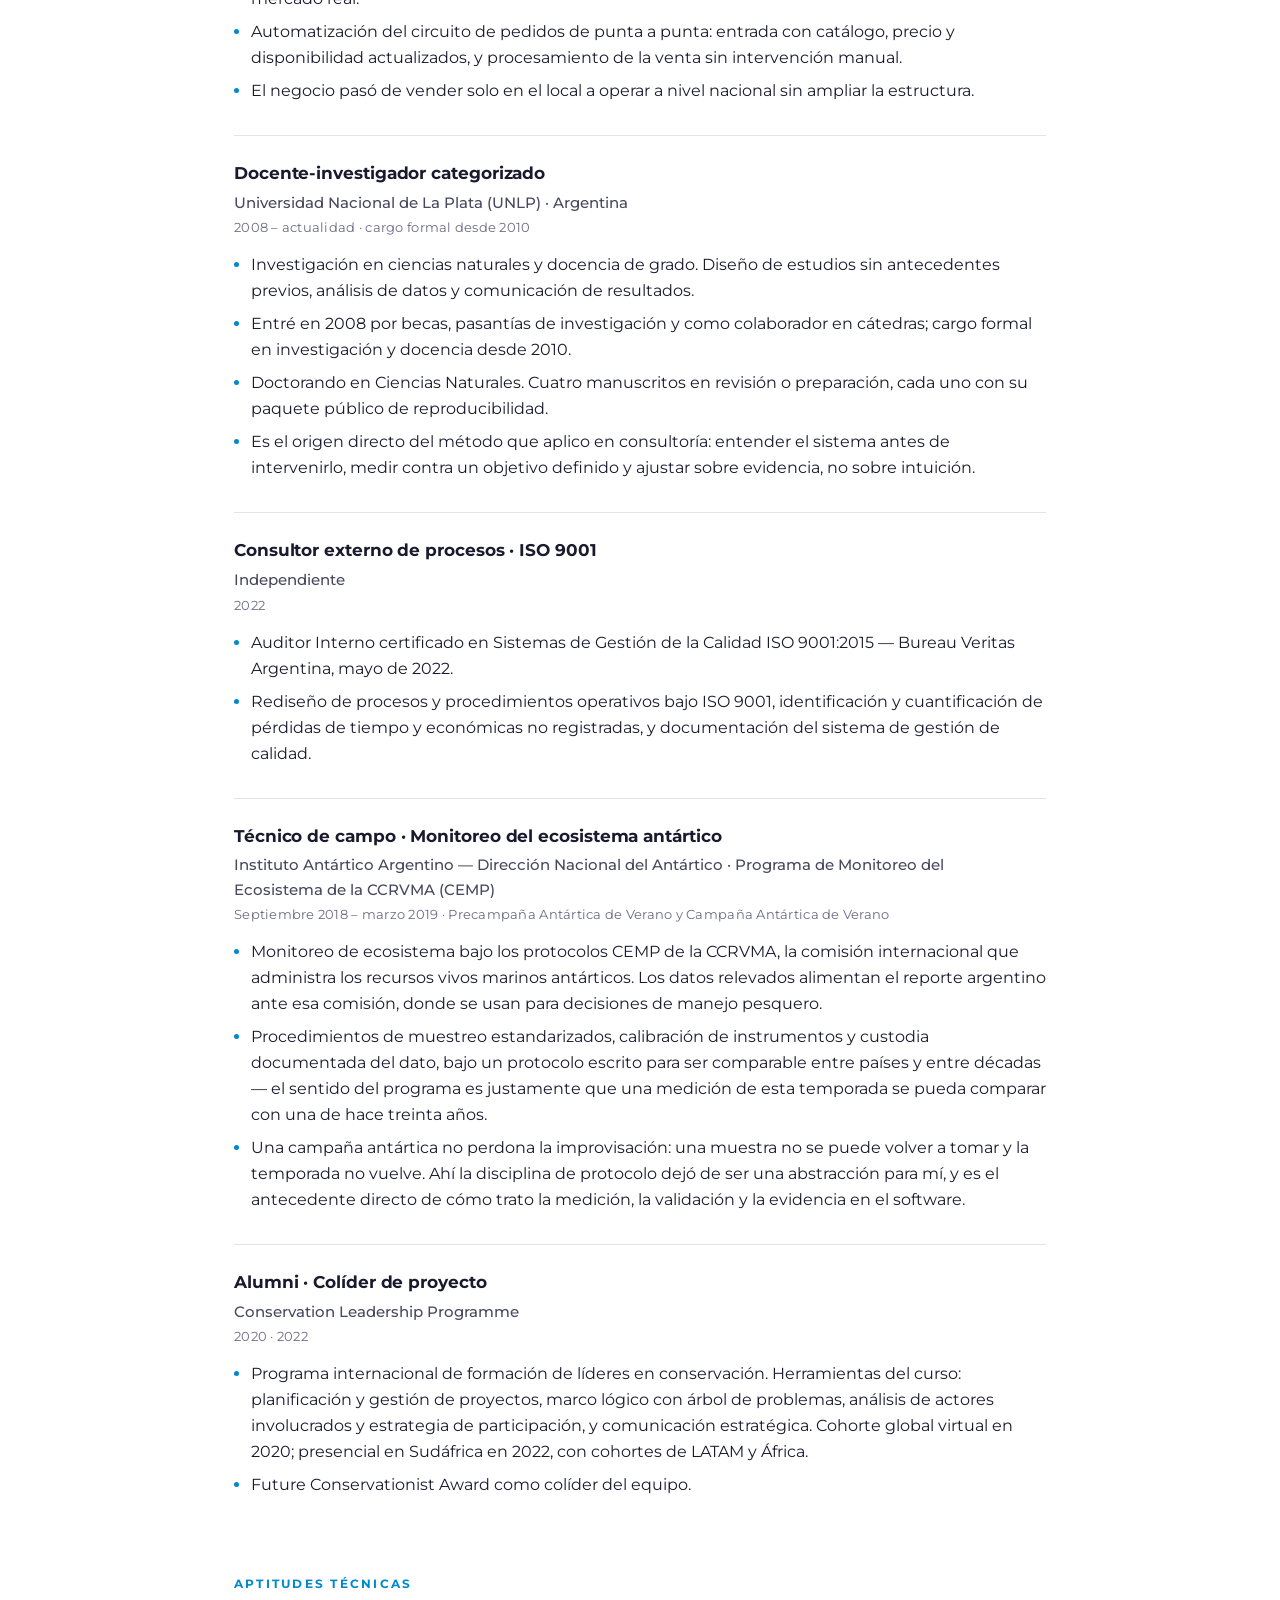
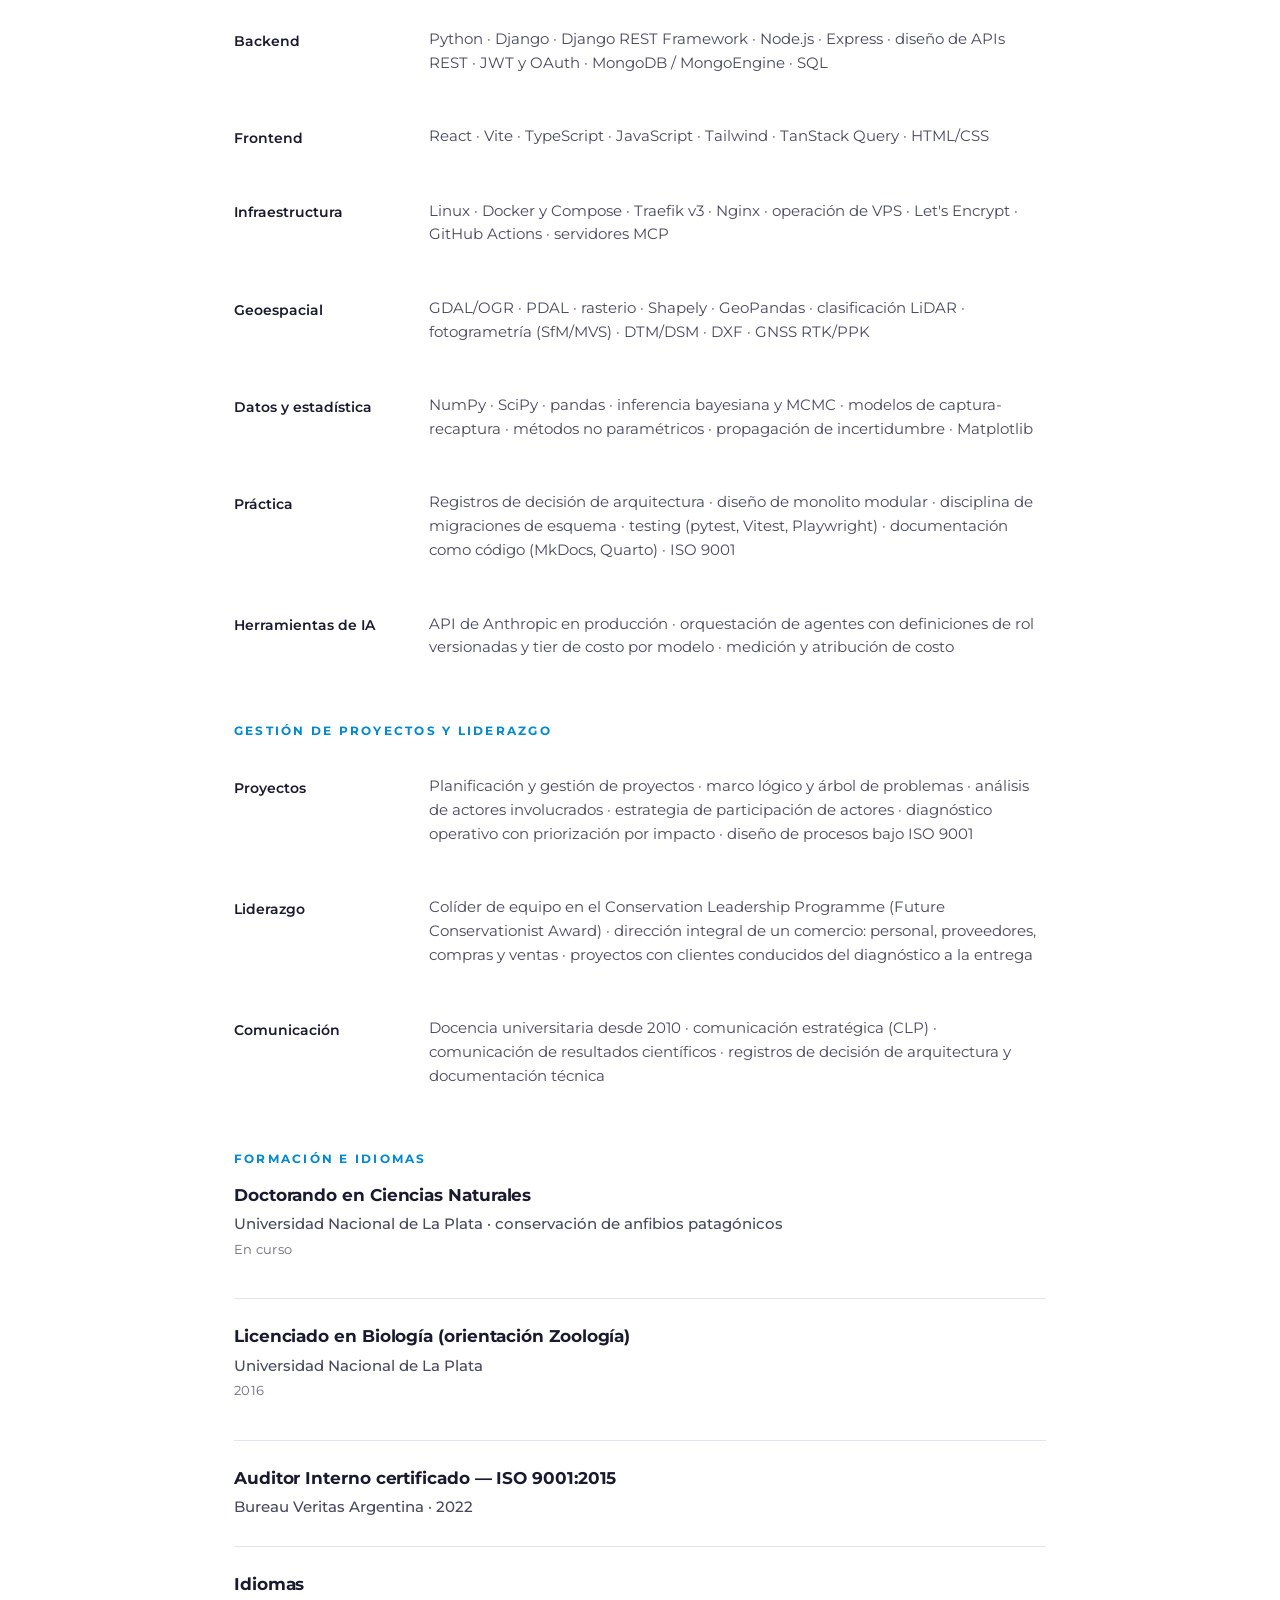
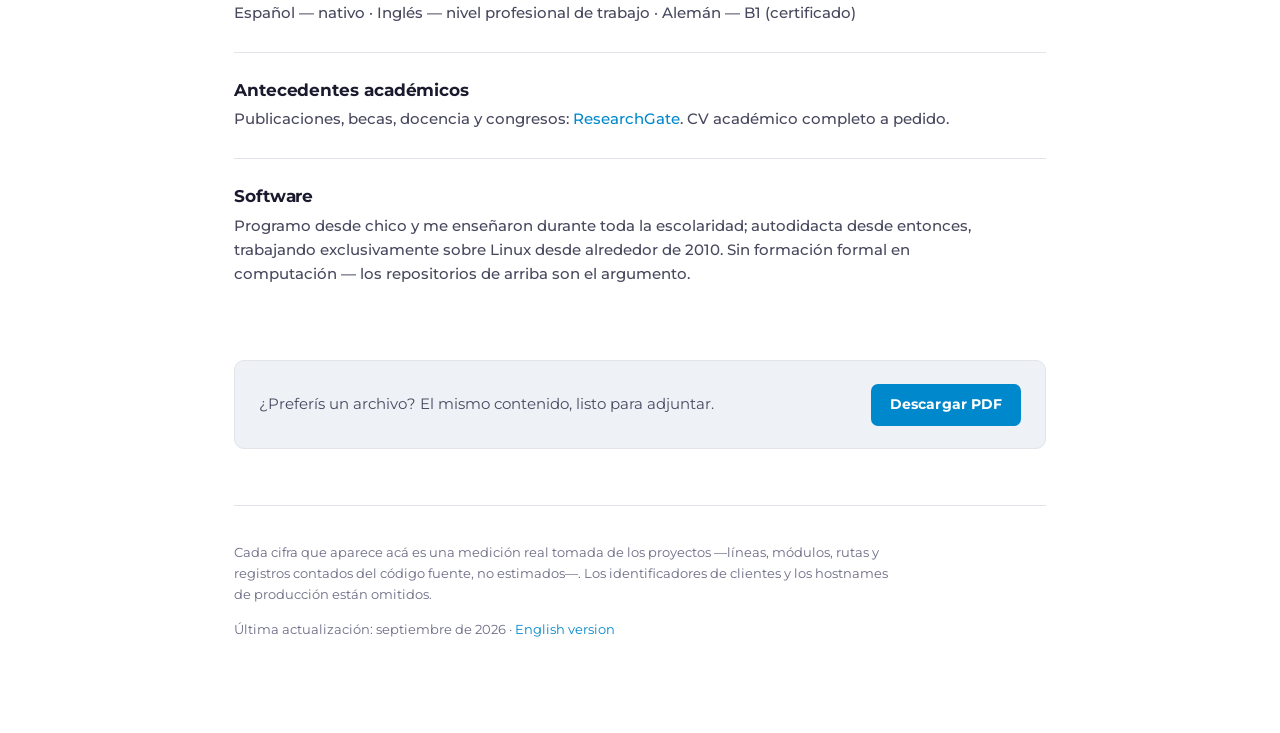
==== commit 017cbe73: "Lead with the software, keep the research, and name the UNLP category The description opened with "B" ====
--- a/es/index.html
+++ b/es/index.html
@@ -4,12 +4,12 @@
 <meta charset="utf-8">
 <meta name="viewport" content="width=device-width, initial-scale=1">
 <title>Nicolas Kass — Arquitecto de software e investigador | CV</title>
-<meta name="description" content="Biólogo que construye software en producción. Sistemas de gestión, procesamiento de datos geoespaciales y el rigor de medición detrás de los dos. La Plata, Argentina.">
+<meta name="description" content="Arquitecto de software e investigador de campo: sistemas de gestión, procesamiento de datos geoespaciales y el rigor de medición detrás de los dos. La Plata, Argentina.">
 <link rel="canonical" href="https://nicolaskass.github.io/es/">
 <link rel="alternate" hreflang="en" href="https://nicolaskass.github.io/">
 <link rel="alternate" hreflang="es" href="https://nicolaskass.github.io/es/">
 <meta property="og:title" content="Nicolas Kass — Arquitecto de software e investigador">
-<meta property="og:description" content="Biólogo que construye software en producción. Sistemas de gestión, datos geoespaciales y el rigor de medición detrás de los dos.">
+<meta property="og:description" content="Arquitecto de software e investigador de campo: sistemas de gestión, datos geoespaciales y el rigor de medición detrás de los dos.">
 <meta property="og:type" content="profile">
 <link rel="preconnect" href="https://fonts.googleapis.com">
 <link rel="preconnect" href="https://fonts.gstatic.com" crossorigin>
@@ -201,7 +201,7 @@
     </article>
 
     <article class="entry">
-        <h3>Docente universitario · Investigador</h3>
+        <h3>Docente-investigador categorizado</h3>
         <p class="org">Universidad Nacional de La Plata (UNLP) · Argentina</p>
         <p class="when">2008 – actualidad · cargo formal desde 2010</p>
         <ul>
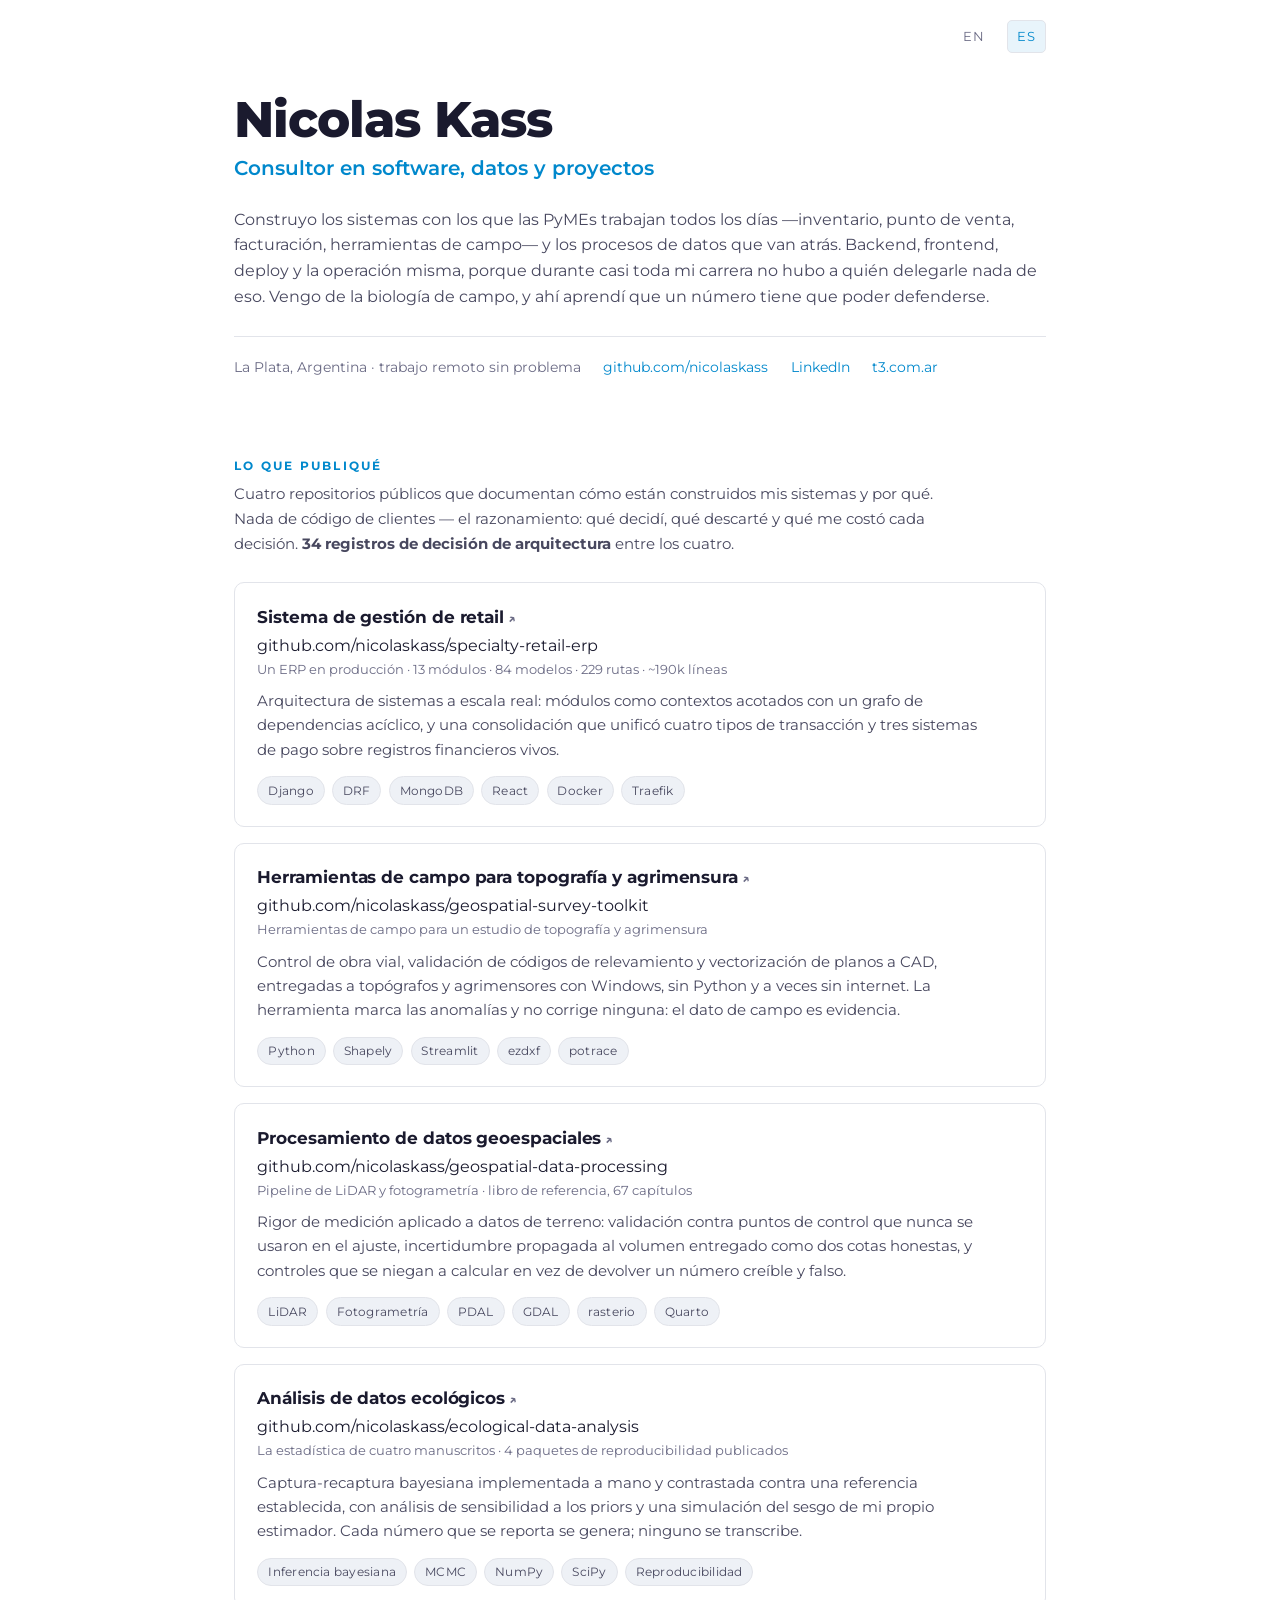
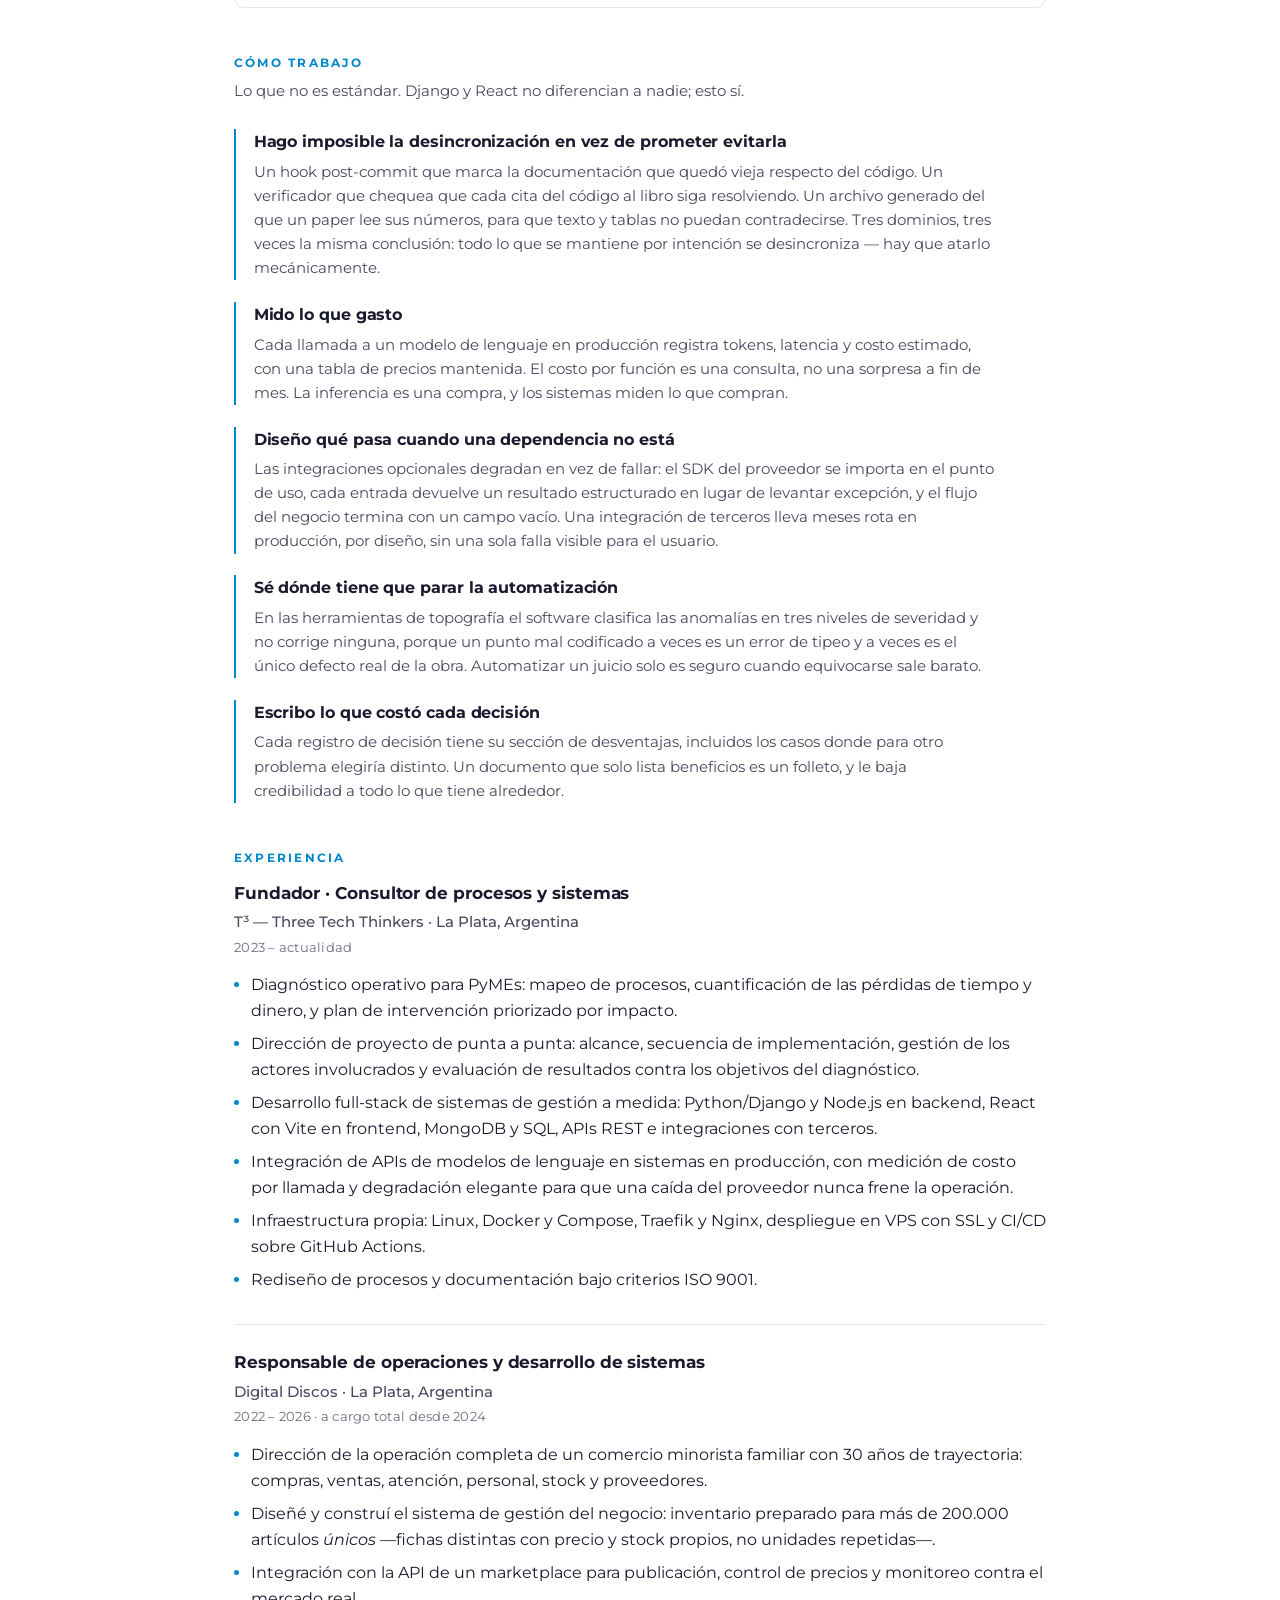
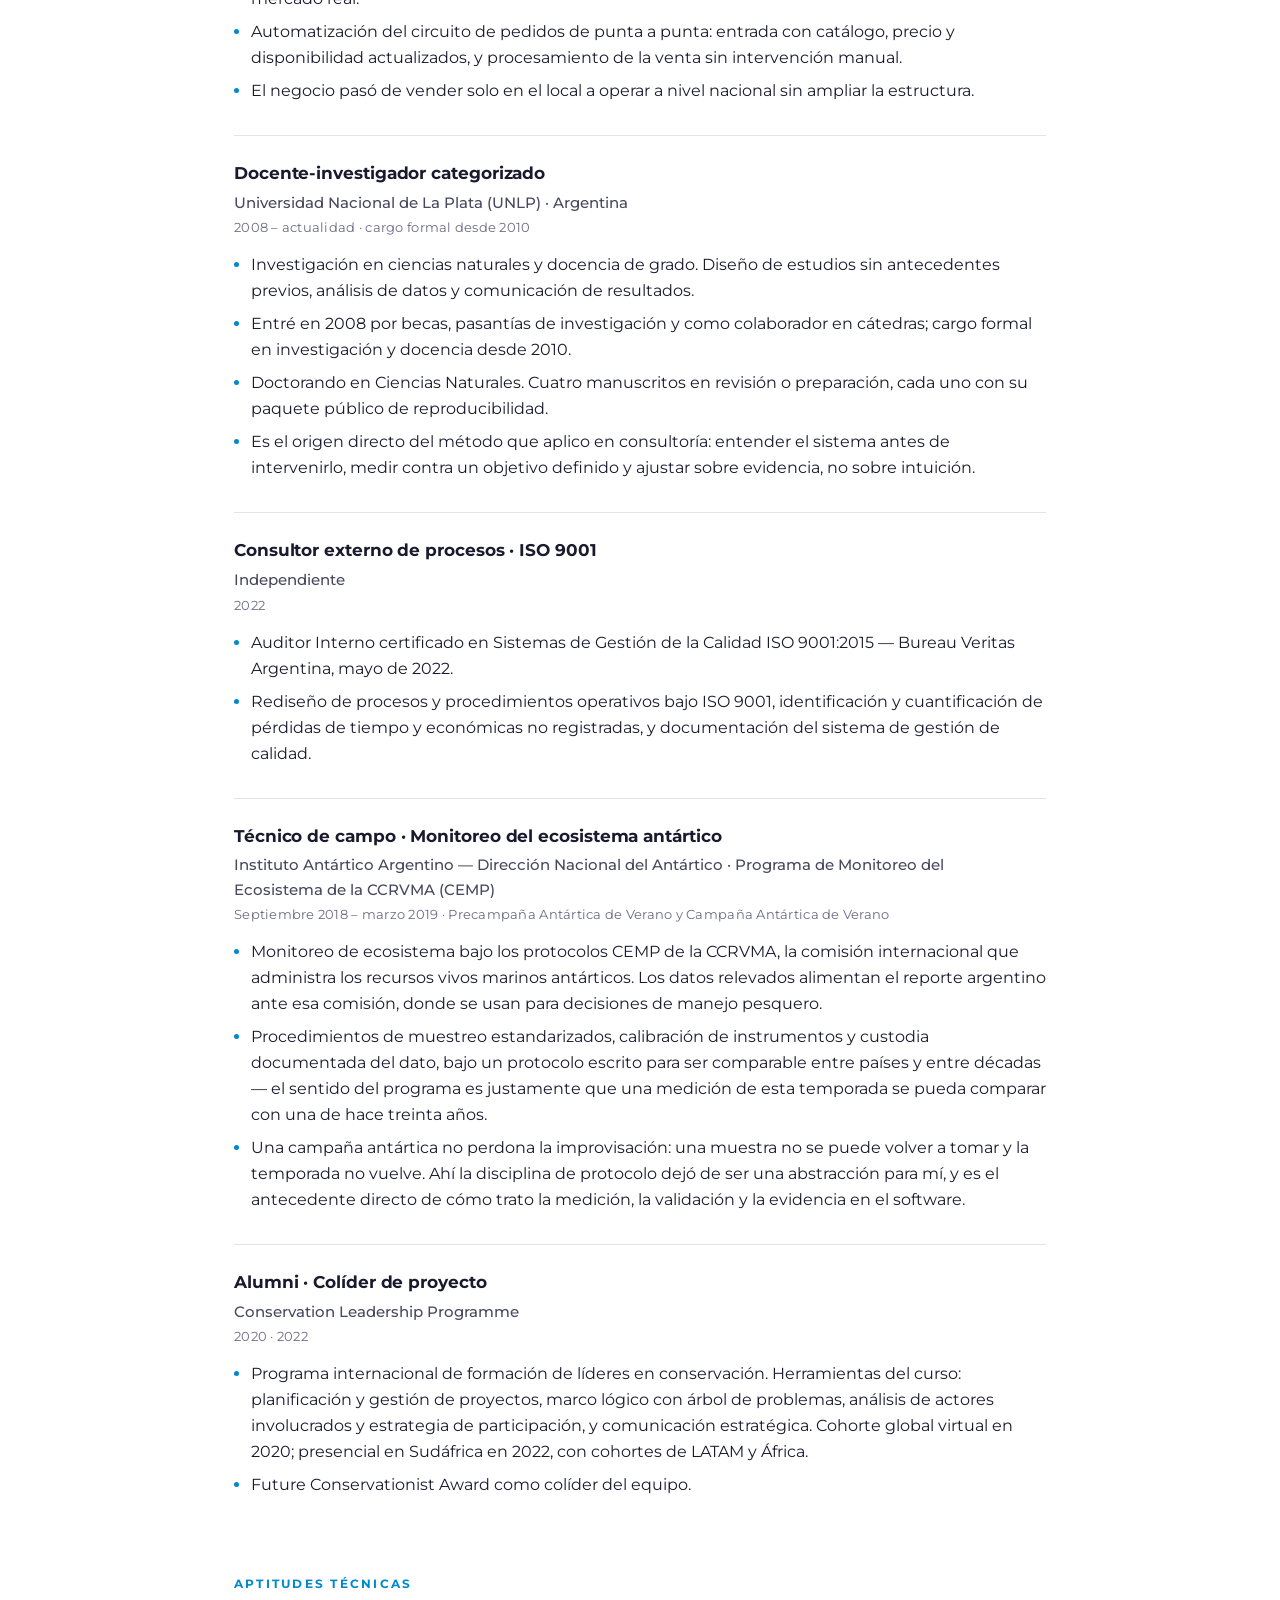
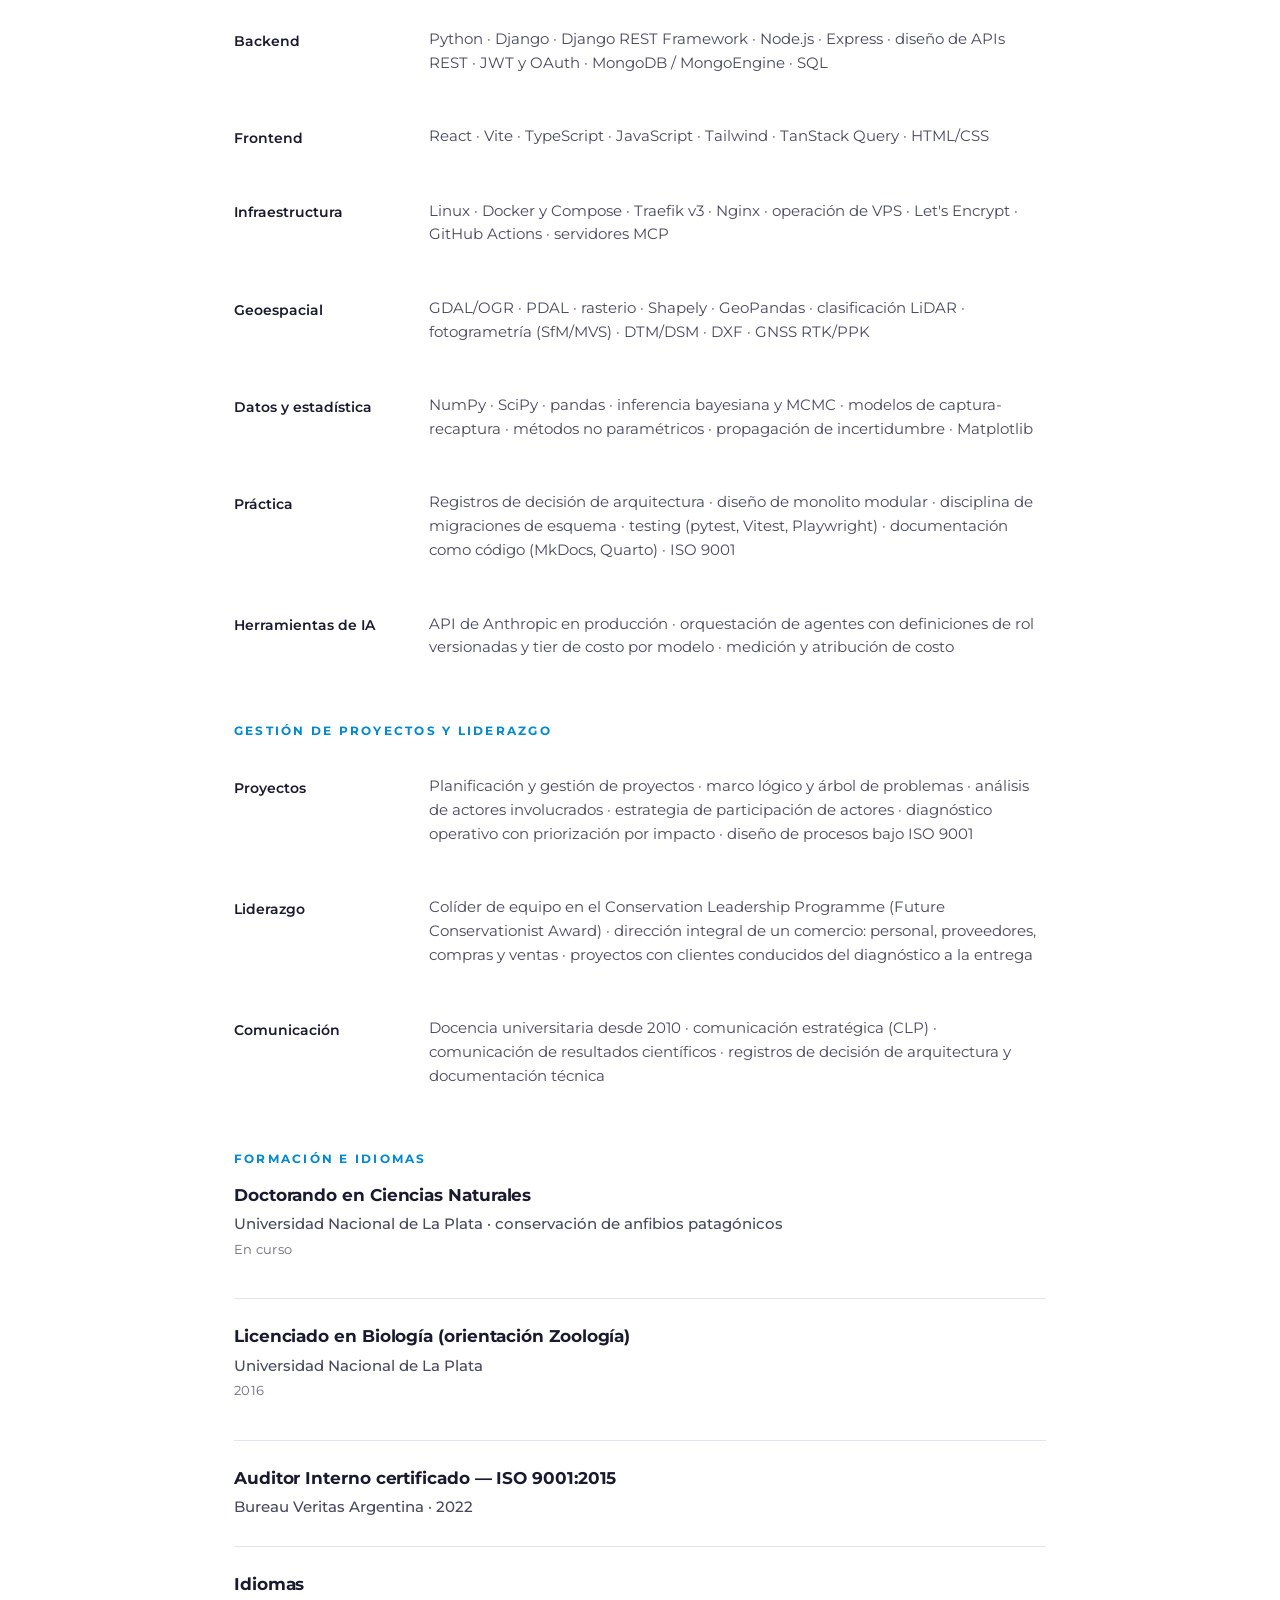
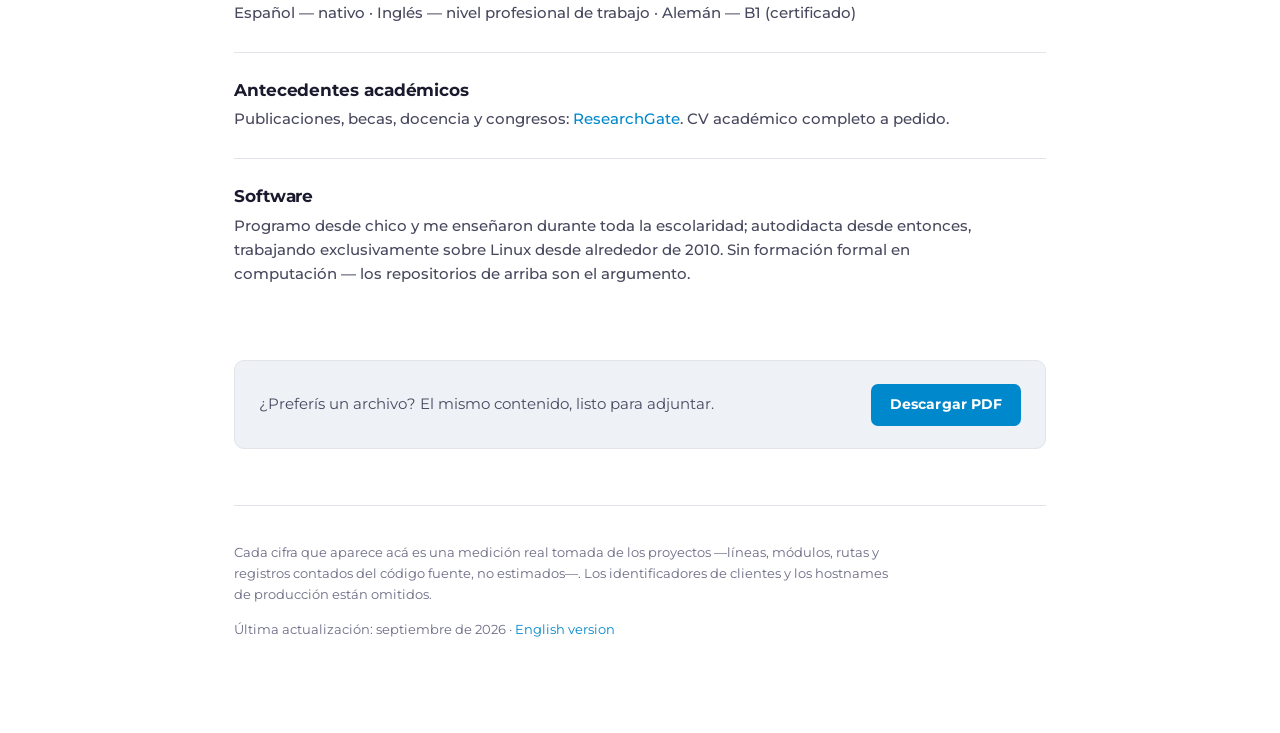
==== commit 382b9ecd: "El rol pasa a consultor en software, datos y proyectos Quien filtra CVs busca cargos con empleador; " ====
--- a/es/index.html
+++ b/es/index.html
@@ -3,13 +3,13 @@
 <head>
 <meta charset="utf-8">
 <meta name="viewport" content="width=device-width, initial-scale=1">
-<title>Nicolas Kass — Arquitecto de software e investigador | CV</title>
-<meta name="description" content="Arquitecto de software e investigador de campo: sistemas de gestión, procesamiento de datos geoespaciales y el rigor de medición detrás de los dos. La Plata, Argentina.">
+<title>Nicolas Kass — Consultor en software, datos y proyectos | CV</title>
+<meta name="description" content="Consultor en software, datos y proyectos, e investigador de campo: sistemas de gestión, procesamiento de datos geoespaciales y el rigor de medición detrás de los dos. La Plata, Argentina.">
 <link rel="canonical" href="https://nicolaskass.github.io/es/">
 <link rel="alternate" hreflang="en" href="https://nicolaskass.github.io/">
 <link rel="alternate" hreflang="es" href="https://nicolaskass.github.io/es/">
-<meta property="og:title" content="Nicolas Kass — Arquitecto de software e investigador">
-<meta property="og:description" content="Arquitecto de software e investigador de campo: sistemas de gestión, datos geoespaciales y el rigor de medición detrás de los dos.">
+<meta property="og:title" content="Nicolas Kass — Consultor en software, datos y proyectos">
+<meta property="og:description" content="Consultor en software, datos y proyectos, e investigador de campo: sistemas de gestión, datos geoespaciales y el rigor de medición detrás de los dos.">
 <meta property="og:type" content="profile">
 <link rel="preconnect" href="https://fonts.googleapis.com">
 <link rel="preconnect" href="https://fonts.gstatic.com" crossorigin>
@@ -26,7 +26,7 @@
 
 <header class="head">
     <h1>Nicolas Kass</h1>
-    <p class="role">Arquitecto de software e investigador</p>
+    <p class="role">Consultor en software, datos y proyectos</p>
     <p class="pitch">
         Construyo los sistemas con los que las PyMEs trabajan todos los días —inventario,
         punto de venta, facturación, herramientas de campo— y los procesos de datos que van
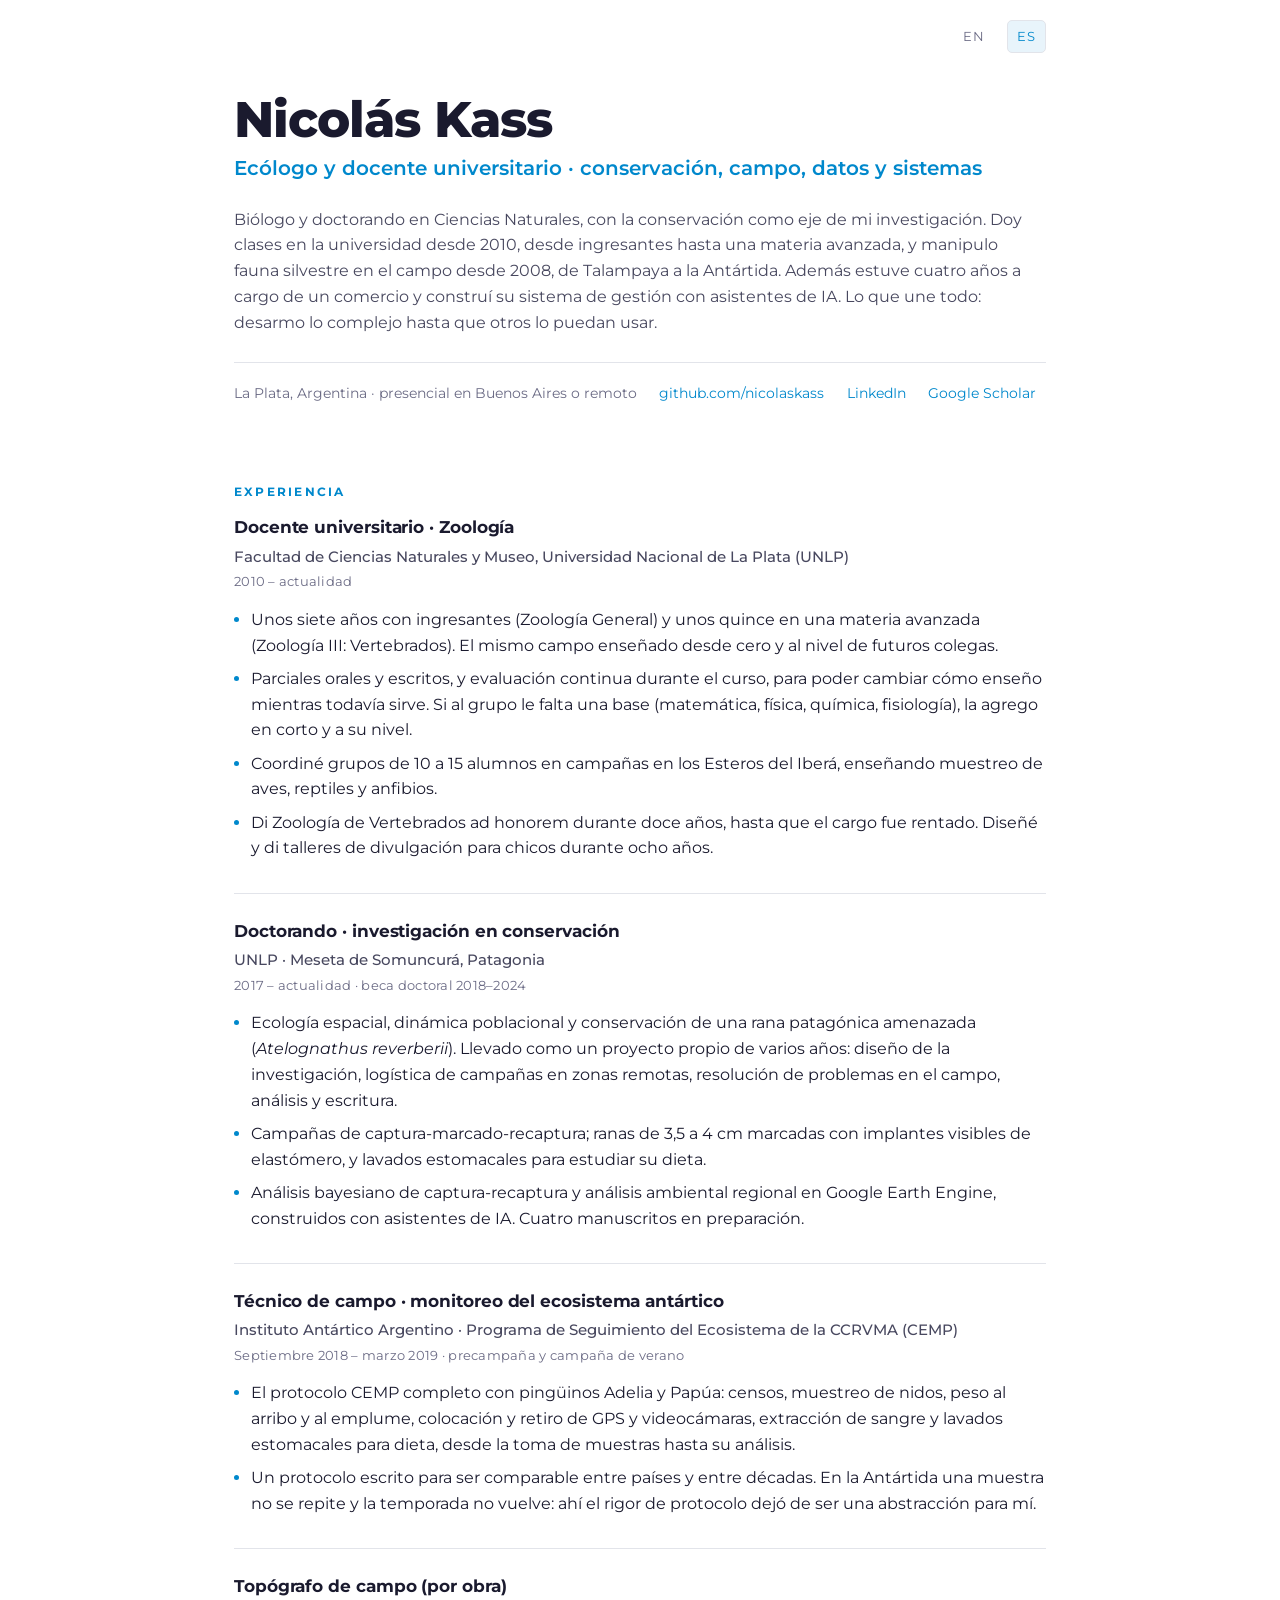
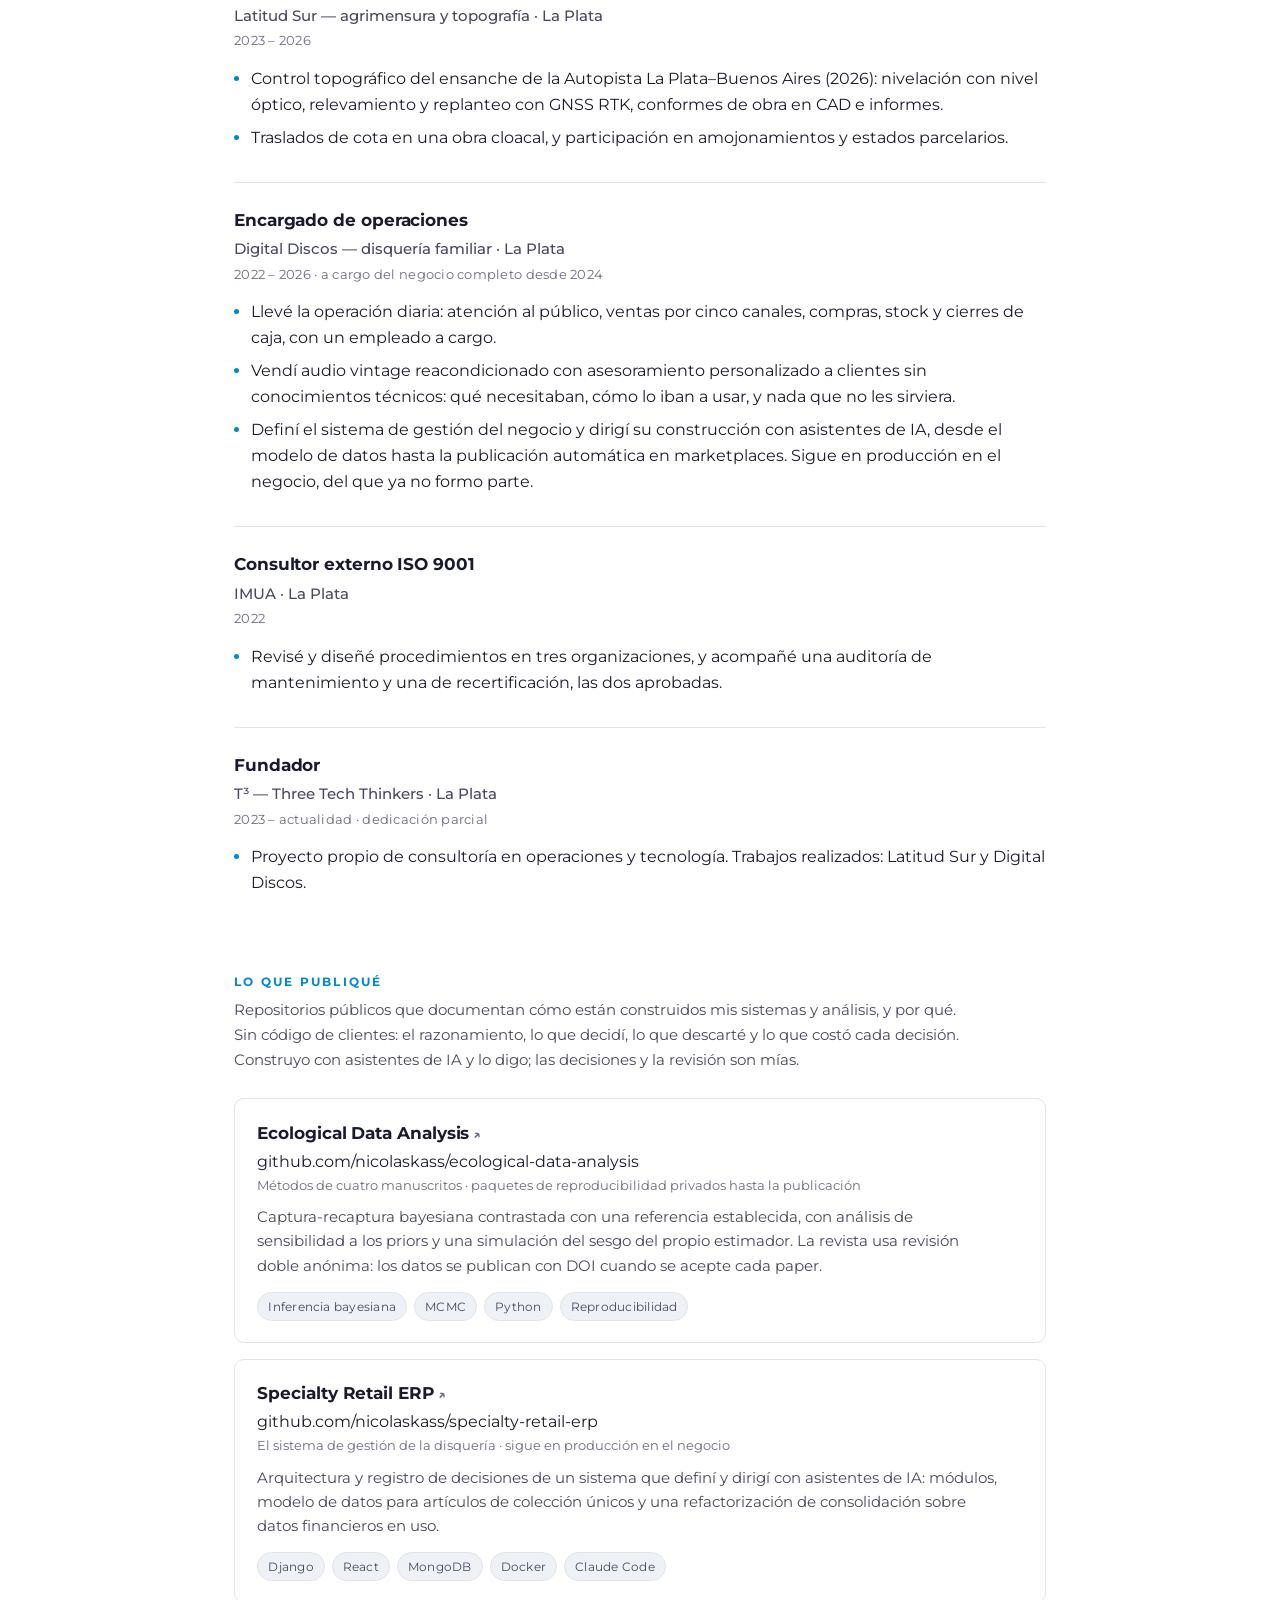
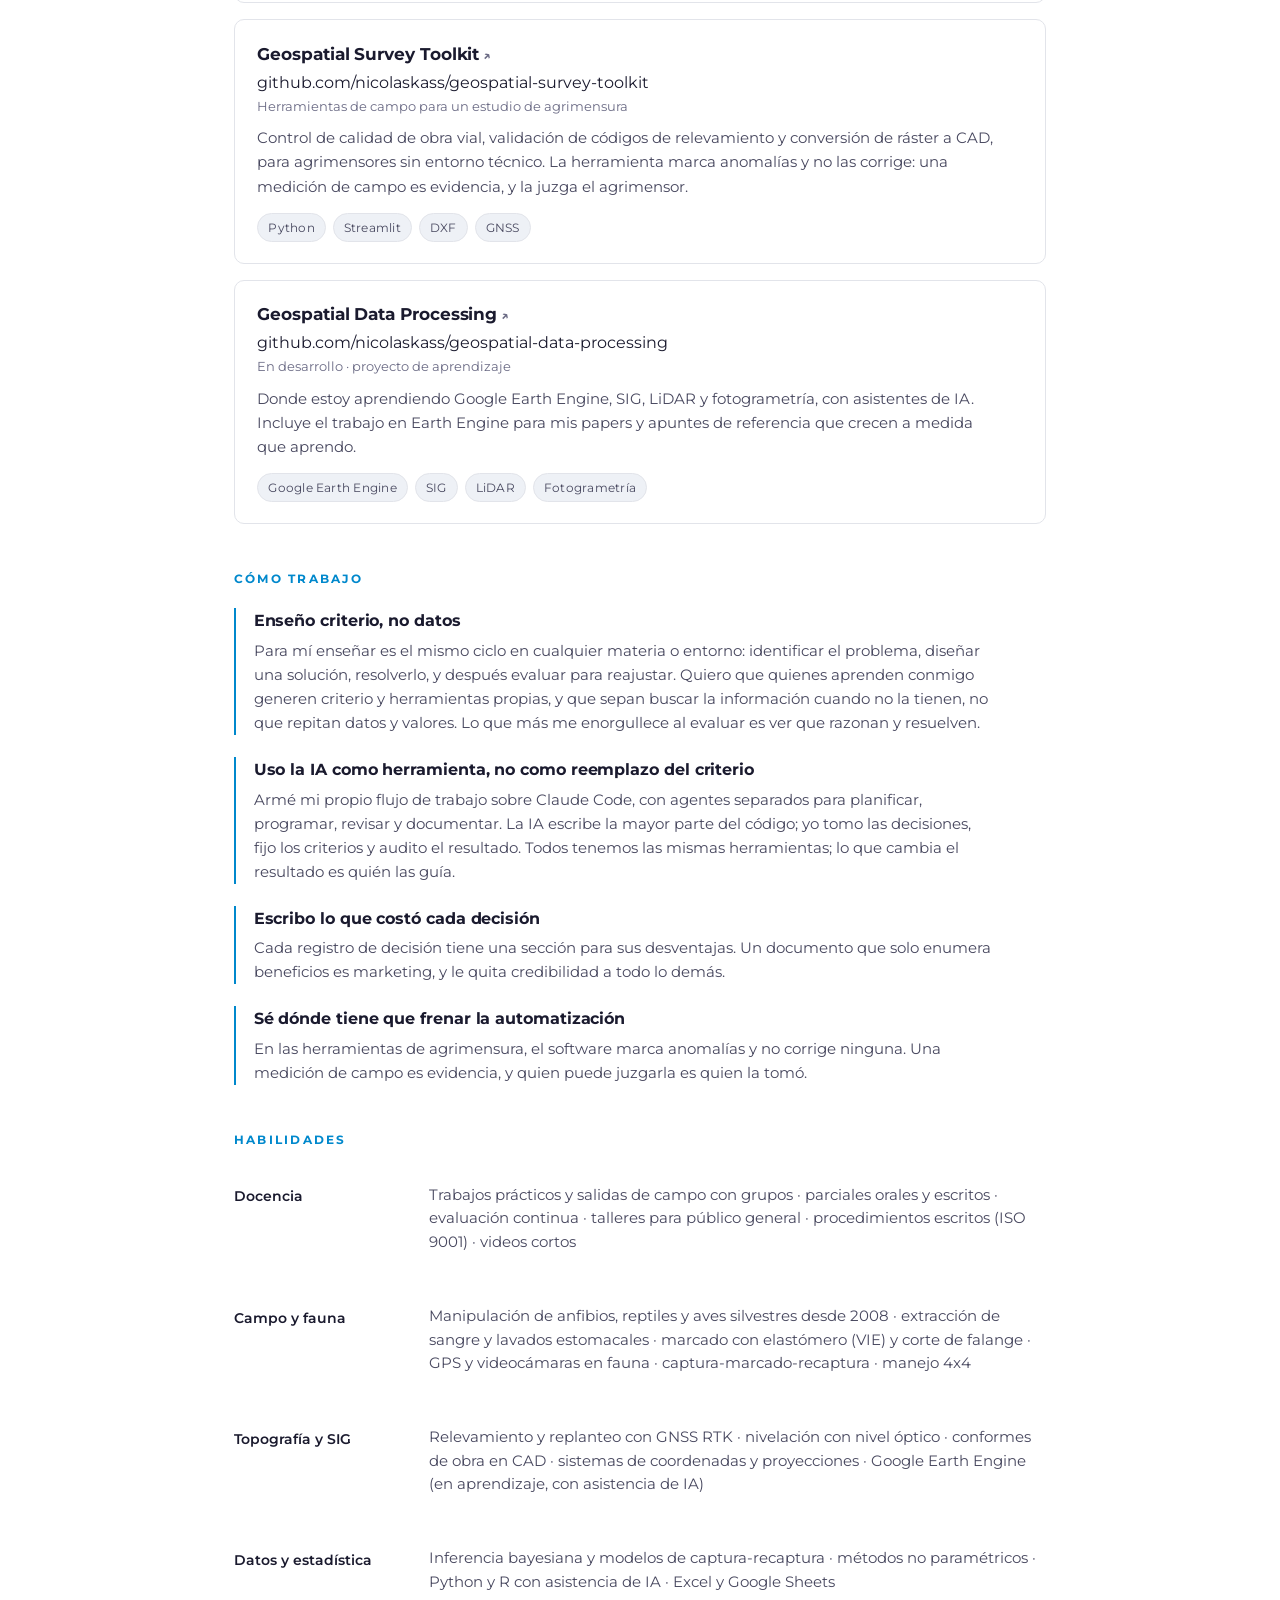
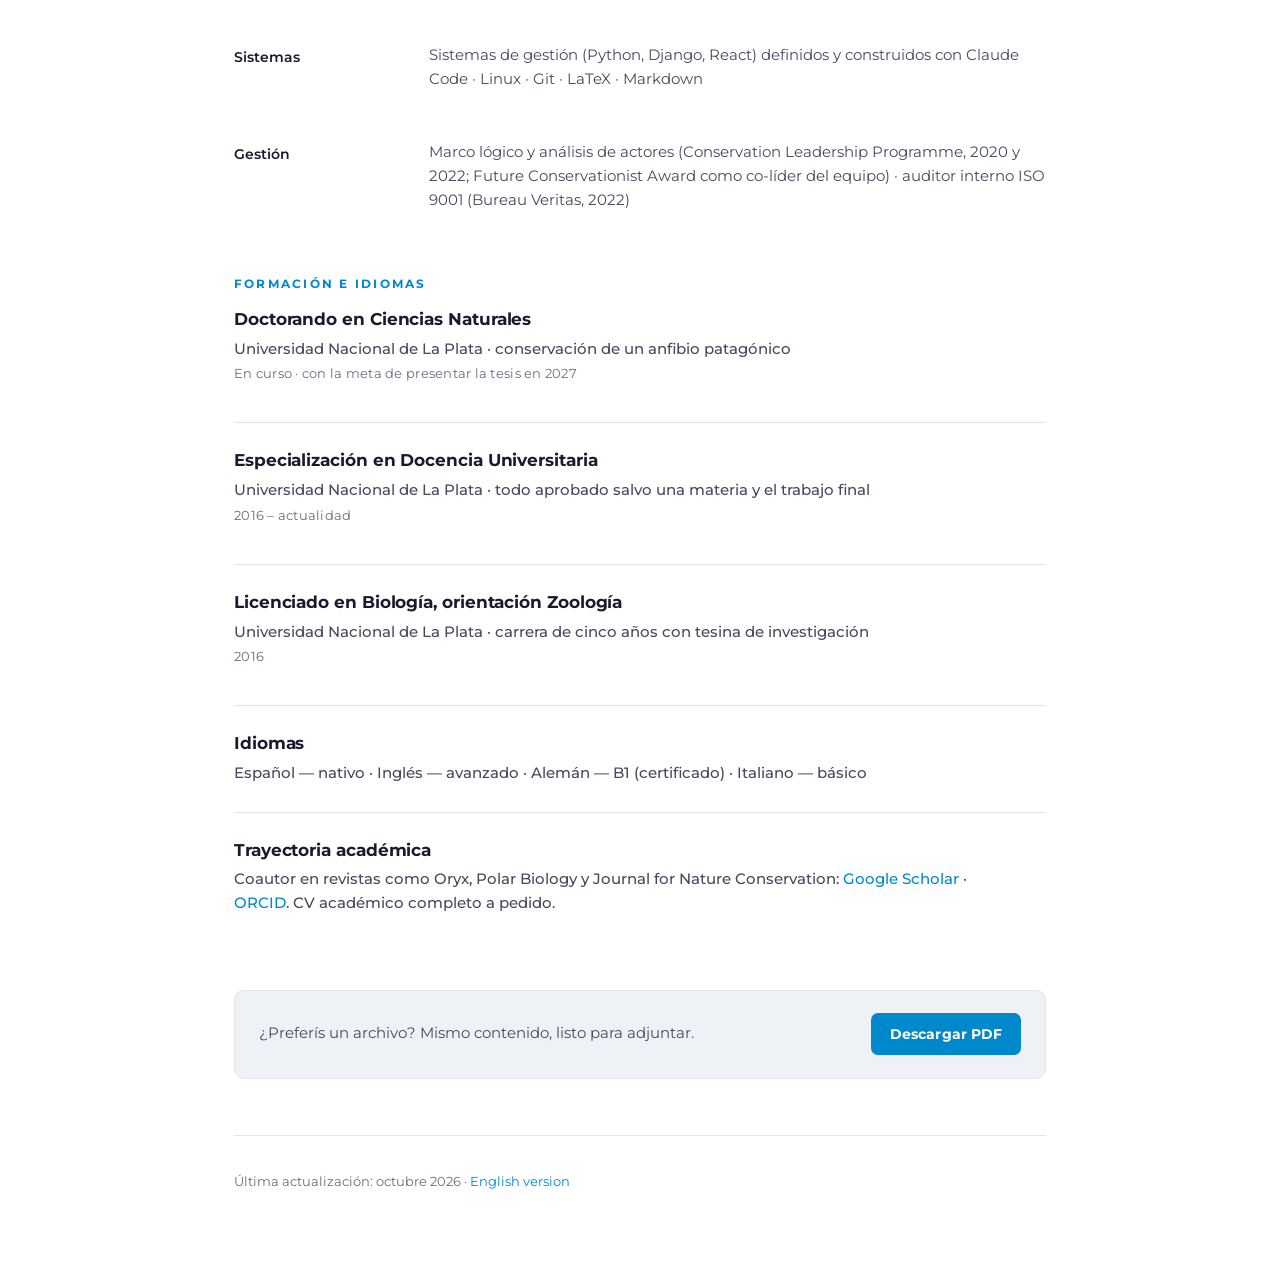
==== commit 9a98a6cb: "CV web: perfil de ecólogo y docente, con campo, conservación y sistemas con IA Co-Authored-By: Claud" ====
--- a/es/index.html
+++ b/es/index.html
@@ -3,13 +3,13 @@
 <head>
 <meta charset="utf-8">
 <meta name="viewport" content="width=device-width, initial-scale=1">
-<title>Nicolas Kass — Consultor en software, datos y proyectos | CV</title>
-<meta name="description" content="Consultor en software, datos y proyectos, e investigador de campo: sistemas de gestión, procesamiento de datos geoespaciales y el rigor de medición detrás de los dos. La Plata, Argentina.">
+<title>Nicolás Kass — Ecólogo y docente universitario | CV</title>
+<meta name="description" content="Ecólogo y docente universitario: investigación en conservación, trabajo de campo con fauna silvestre, docencia desde 2010, y datos y sistemas construidos con asistentes de IA. La Plata, Argentina.">
 <link rel="canonical" href="https://nicolaskass.github.io/es/">
 <link rel="alternate" hreflang="en" href="https://nicolaskass.github.io/">
 <link rel="alternate" hreflang="es" href="https://nicolaskass.github.io/es/">
-<meta property="og:title" content="Nicolas Kass — Consultor en software, datos y proyectos">
-<meta property="og:description" content="Consultor en software, datos y proyectos, e investigador de campo: sistemas de gestión, datos geoespaciales y el rigor de medición detrás de los dos.">
+<meta property="og:title" content="Nicolás Kass — Ecólogo y docente universitario">
+<meta property="og:description" content="Investigación en conservación, trabajo de campo con fauna silvestre, docencia universitaria desde 2010, y datos y sistemas construidos con asistentes de IA.">
 <meta property="og:type" content="profile">
 <link rel="preconnect" href="https://fonts.googleapis.com">
 <link rel="preconnect" href="https://fonts.gstatic.com" crossorigin>
@@ -25,89 +25,165 @@
 </nav>
 
 <header class="head">
-    <h1>Nicolas Kass</h1>
-    <p class="role">Consultor en software, datos y proyectos</p>
+    <h1>Nicolás Kass</h1>
+    <p class="role">Ecólogo y docente universitario · conservación, campo, datos y sistemas</p>
     <p class="pitch">
-        Construyo los sistemas con los que las PyMEs trabajan todos los días —inventario,
-        punto de venta, facturación, herramientas de campo— y los procesos de datos que van
-        atrás. Backend, frontend, deploy y la operación misma, porque durante casi toda mi
-        carrera no hubo a quién delegarle nada de eso. Vengo de la biología de campo, y ahí
-        aprendí que un número tiene que poder defenderse.
+        Biólogo y doctorando en Ciencias Naturales, con la conservación como eje de mi
+        investigación. Doy clases en la universidad desde 2010, desde ingresantes hasta una
+        materia avanzada, y manipulo fauna silvestre en el campo desde 2008, de Talampaya a la
+        Antártida. Además estuve cuatro años a cargo de un comercio y construí su sistema de
+        gestión con asistentes de IA. Lo que une todo: desarmo lo complejo hasta que otros lo
+        puedan usar.
     </p>
     <div class="meta">
-        <span>La Plata, Argentina · trabajo remoto sin problema</span>
+        <span>La Plata, Argentina · presencial en Buenos Aires o remoto</span>
         <span><a href="https://github.com/nicolaskass">github.com/nicolaskass</a></span>
         <span><a href="https://www.linkedin.com/in/nicolaskass">LinkedIn</a></span>
-        <span><a href="https://t3.com.ar">t3.com.ar</a></span>
+        <span><a href="https://scholar.google.com/citations?user=9yDA16YAAAAJ">Google Scholar</a></span>
     </div>
 </header>
+
+<section>
+    <h2>Experiencia</h2>
+
+    <article class="entry">
+        <h3>Docente universitario · Zoología</h3>
+        <p class="org">Facultad de Ciencias Naturales y Museo, Universidad Nacional de La Plata (UNLP)</p>
+        <p class="when">2010 – actualidad</p>
+        <ul>
+            <li>Unos siete años con ingresantes (Zoología General) y unos quince en una materia avanzada (Zoología III: Vertebrados). El mismo campo enseñado desde cero y al nivel de futuros colegas.</li>
+            <li>Parciales orales y escritos, y evaluación continua durante el curso, para poder cambiar cómo enseño mientras todavía sirve. Si al grupo le falta una base (matemática, física, química, fisiología), la agrego en corto y a su nivel.</li>
+            <li>Coordiné grupos de 10 a 15 alumnos en campañas en los Esteros del Iberá, enseñando muestreo de aves, reptiles y anfibios.</li>
+            <li class="no-corto">Di Zoología de Vertebrados ad honorem durante doce años, hasta que el cargo fue rentado. Diseñé y di talleres de divulgación para chicos durante ocho años.</li>
+        </ul>
+    </article>
+
+    <article class="entry">
+        <h3>Doctorando · investigación en conservación</h3>
+        <p class="org">UNLP · Meseta de Somuncurá, Patagonia</p>
+        <p class="when">2017 – actualidad · beca doctoral 2018–2024</p>
+        <ul>
+            <li>Ecología espacial, dinámica poblacional y conservación de una rana patagónica amenazada (<em>Atelognathus reverberii</em>). Llevado como un proyecto propio de varios años: diseño de la investigación, logística de campañas en zonas remotas, resolución de problemas en el campo, análisis y escritura.</li>
+            <li>Campañas de captura-marcado-recaptura; ranas de 3,5 a 4 cm marcadas con implantes visibles de elastómero, y lavados estomacales para estudiar su dieta.</li>
+            <li>Análisis bayesiano de captura-recaptura y análisis ambiental regional en Google Earth Engine, construidos con asistentes de IA. Cuatro manuscritos en preparación.</li>
+        </ul>
+    </article>
+
+    <article class="entry">
+        <h3>Técnico de campo · monitoreo del ecosistema antártico</h3>
+        <p class="org">Instituto Antártico Argentino · Programa de Seguimiento del Ecosistema de la CCRVMA (CEMP)</p>
+        <p class="when">Septiembre 2018 – marzo 2019 · precampaña y campaña de verano</p>
+        <ul>
+            <li>El protocolo CEMP completo con pingüinos Adelia y Papúa: censos, muestreo de nidos, peso al arribo y al emplume, colocación y retiro de GPS y videocámaras, extracción de sangre y lavados estomacales para dieta, desde la toma de muestras hasta su análisis.</li>
+            <li class="no-corto">Un protocolo escrito para ser comparable entre países y entre décadas. En la Antártida una muestra no se repite y la temporada no vuelve: ahí el rigor de protocolo dejó de ser una abstracción para mí.</li>
+        </ul>
+    </article>
+
+    <article class="entry">
+        <h3>Topógrafo de campo (por obra)</h3>
+        <p class="org">Latitud Sur — agrimensura y topografía · La Plata</p>
+        <p class="when">2023 – 2026</p>
+        <ul>
+            <li>Control topográfico del ensanche de la Autopista La Plata–Buenos Aires (2026): nivelación con nivel óptico, relevamiento y replanteo con GNSS RTK, conformes de obra en CAD e informes.</li>
+            <li class="no-corto">Traslados de cota en una obra cloacal, y participación en amojonamientos y estados parcelarios.</li>
+        </ul>
+    </article>
+
+    <article class="entry">
+        <h3>Encargado de operaciones</h3>
+        <p class="org">Digital Discos — disquería familiar · La Plata</p>
+        <p class="when">2022 – 2026 · a cargo del negocio completo desde 2024</p>
+        <ul>
+            <li>Llevé la operación diaria: atención al público, ventas por cinco canales, compras, stock y cierres de caja, con un empleado a cargo.</li>
+            <li>Vendí audio vintage reacondicionado con asesoramiento personalizado a clientes sin conocimientos técnicos: qué necesitaban, cómo lo iban a usar, y nada que no les sirviera.</li>
+            <li>Definí el sistema de gestión del negocio y dirigí su construcción con asistentes de IA, desde el modelo de datos hasta la publicación automática en marketplaces. Sigue en producción en el negocio, del que ya no formo parte.</li>
+        </ul>
+    </article>
+
+    <article class="entry no-corto">
+        <h3>Consultor externo ISO 9001</h3>
+        <p class="org">IMUA · La Plata</p>
+        <p class="when">2022</p>
+        <ul>
+            <li>Revisé y diseñé procedimientos en tres organizaciones, y acompañé una auditoría de mantenimiento y una de recertificación, las dos aprobadas.</li>
+        </ul>
+    </article>
+
+    <article class="entry no-corto">
+        <h3>Fundador</h3>
+        <p class="org">T³ — Three Tech Thinkers · La Plata</p>
+        <p class="when">2023 – actualidad · dedicación parcial</p>
+        <ul>
+            <li>Proyecto propio de consultoría en operaciones y tecnología. Trabajos realizados: Latitud Sur y Digital Discos.</li>
+        </ul>
+    </article>
+</section>
 
 <section>
     <h2>Lo que publiqué</h2>
     <p class="lead">
-        Cuatro repositorios públicos que documentan cómo están construidos mis sistemas y por
-        qué. Nada de código de clientes — el razonamiento: qué decidí, qué descarté y qué me
-        costó cada decisión. <strong>34 registros de decisión de arquitectura</strong> entre
-        los cuatro.
+        Repositorios públicos que documentan cómo están construidos mis sistemas y análisis, y
+        por qué. Sin código de clientes: el razonamiento, lo que decidí, lo que descarté y lo que
+        costó cada decisión. Construyo con asistentes de IA y lo digo; las decisiones y la
+        revisión son mías.
     </p>
 
     <div class="repos">
         <article class="repo">
-            <h3><a href="https://github.com/nicolaskass/specialty-retail-erp">Sistema de gestión de retail</a></h3>
-            <span class="url">github.com/nicolaskass/specialty-retail-erp</span>
-            <p class="what">Un ERP en producción · 13 módulos · 84 modelos · 229 rutas · ~190k líneas</p>
-            <p>
-                Arquitectura de sistemas a escala real: módulos como contextos acotados con un
-                grafo de dependencias acíclico, y una consolidación que unificó cuatro tipos de
-                transacción y tres sistemas de pago sobre registros financieros vivos.
+            <h3><a href="https://github.com/nicolaskass/ecological-data-analysis">Ecological Data Analysis</a></h3>
+            <span class="url">github.com/nicolaskass/ecological-data-analysis</span>
+            <p class="what">Métodos de cuatro manuscritos · paquetes de reproducibilidad privados hasta la publicación</p>
+            <p>
+                Captura-recaptura bayesiana contrastada con una referencia establecida, con
+                análisis de sensibilidad a los priors y una simulación del sesgo del propio
+                estimador. La revista usa revisión doble anónima: los datos se publican con DOI
+                cuando se acepte cada paper.
             </p>
             <div class="tags">
-                <span class="tag">Django</span><span class="tag">DRF</span><span class="tag">MongoDB</span><span class="tag">React</span><span class="tag">Docker</span><span class="tag">Traefik</span>
+                <span class="tag">Inferencia bayesiana</span><span class="tag">MCMC</span><span class="tag">Python</span><span class="tag">Reproducibilidad</span>
             </div>
         </article>
 
         <article class="repo">
-            <h3><a href="https://github.com/nicolaskass/geospatial-survey-toolkit">Herramientas de campo para topografía y agrimensura</a></h3>
-            <span class="url">github.com/nicolaskass/geospatial-survey-toolkit</span>
-            <p class="what">Herramientas de campo para un estudio de topografía y agrimensura</p>
-            <p>
-                Control de obra vial, validación de códigos de relevamiento y vectorización de
-                planos a CAD, entregadas a topógrafos y agrimensores con Windows, sin Python y a veces sin
-                internet. La herramienta marca las anomalías y no corrige ninguna: el dato de
-                campo es evidencia.
+            <h3><a href="https://github.com/nicolaskass/specialty-retail-erp">Specialty Retail ERP</a></h3>
+            <span class="url">github.com/nicolaskass/specialty-retail-erp</span>
+            <p class="what">El sistema de gestión de la disquería · sigue en producción en el negocio</p>
+            <p>
+                Arquitectura y registro de decisiones de un sistema que definí y dirigí con
+                asistentes de IA: módulos, modelo de datos para artículos de colección únicos y una
+                refactorización de consolidación sobre datos financieros en uso.
             </p>
             <div class="tags">
-                <span class="tag">Python</span><span class="tag">Shapely</span><span class="tag">Streamlit</span><span class="tag">ezdxf</span><span class="tag">potrace</span>
+                <span class="tag">Django</span><span class="tag">React</span><span class="tag">MongoDB</span><span class="tag">Docker</span><span class="tag">Claude Code</span>
             </div>
         </article>
 
         <article class="repo">
-            <h3><a href="https://github.com/nicolaskass/geospatial-data-processing">Procesamiento de datos geoespaciales</a></h3>
-            <span class="url">github.com/nicolaskass/geospatial-data-processing</span>
-            <p class="what">Pipeline de LiDAR y fotogrametría · libro de referencia, 67 capítulos</p>
-            <p>
-                Rigor de medición aplicado a datos de terreno: validación contra puntos de
-                control que nunca se usaron en el ajuste, incertidumbre propagada al volumen
-                entregado como dos cotas honestas, y controles que se niegan a calcular en vez
-                de devolver un número creíble y falso.
+            <h3><a href="https://github.com/nicolaskass/geospatial-survey-toolkit">Geospatial Survey Toolkit</a></h3>
+            <span class="url">github.com/nicolaskass/geospatial-survey-toolkit</span>
+            <p class="what">Herramientas de campo para un estudio de agrimensura</p>
+            <p>
+                Control de calidad de obra vial, validación de códigos de relevamiento y
+                conversión de ráster a CAD, para agrimensores sin entorno técnico. La herramienta
+                marca anomalías y no las corrige: una medición de campo es evidencia, y la juzga el
+                agrimensor.
             </p>
             <div class="tags">
-                <span class="tag">LiDAR</span><span class="tag">Fotogrametría</span><span class="tag">PDAL</span><span class="tag">GDAL</span><span class="tag">rasterio</span><span class="tag">Quarto</span>
+                <span class="tag">Python</span><span class="tag">Streamlit</span><span class="tag">DXF</span><span class="tag">GNSS</span>
             </div>
         </article>
 
         <article class="repo">
-            <h3><a href="https://github.com/nicolaskass/ecological-data-analysis">Análisis de datos ecológicos</a></h3>
-            <span class="url">github.com/nicolaskass/ecological-data-analysis</span>
-            <p class="what">La estadística de cuatro manuscritos · 4 paquetes de reproducibilidad publicados</p>
-            <p>
-                Captura-recaptura bayesiana implementada a mano y contrastada contra una
-                referencia establecida, con análisis de sensibilidad a los priors y una
-                simulación del sesgo de mi propio estimador. Cada número que se reporta se
-                genera; ninguno se transcribe.
+            <h3><a href="https://github.com/nicolaskass/geospatial-data-processing">Geospatial Data Processing</a></h3>
+            <span class="url">github.com/nicolaskass/geospatial-data-processing</span>
+            <p class="what">En desarrollo · proyecto de aprendizaje</p>
+            <p>
+                Donde estoy aprendiendo Google Earth Engine, SIG, LiDAR y fotogrametría, con
+                asistentes de IA. Incluye el trabajo en Earth Engine para mis papers y apuntes de
+                referencia que crecen a medida que aprendo.
             </p>
             <div class="tags">
-                <span class="tag">Inferencia bayesiana</span><span class="tag">MCMC</span><span class="tag">NumPy</span><span class="tag">SciPy</span><span class="tag">Reproducibilidad</span>
+                <span class="tag">Google Earth Engine</span><span class="tag">SIG</span><span class="tag">LiDAR</span><span class="tag">Fotogrametría</span>
             </div>
         </article>
     </div>
@@ -115,183 +191,70 @@
 
 <section class="no-corto">
     <h2>Cómo trabajo</h2>
-    <p class="lead">
-        Lo que no es estándar. Django y React no diferencian a nadie; esto sí.
-    </p>
-
     <div class="principles">
         <div class="principle">
-            <h3>Hago imposible la desincronización en vez de prometer evitarla</h3>
-            <p>
-                Un hook post-commit que marca la documentación que quedó vieja respecto del
-                código. Un verificador que chequea que cada cita del código al libro siga
-                resolviendo. Un archivo generado del que un paper lee sus números, para que
-                texto y tablas no puedan contradecirse. Tres dominios, tres veces la misma
-                conclusión: todo lo que se mantiene por intención se desincroniza — hay que
-                atarlo mecánicamente.
+            <h3>Enseño criterio, no datos</h3>
+            <p>
+                Para mí enseñar es el mismo ciclo en cualquier materia o entorno: identificar el
+                problema, diseñar una solución, resolverlo, y después evaluar para reajustar. Quiero
+                que quienes aprenden conmigo generen criterio y herramientas propias, y que sepan
+                buscar la información cuando no la tienen, no que repitan datos y valores. Lo que
+                más me enorgullece al evaluar es ver que razonan y resuelven.
             </p>
         </div>
         <div class="principle">
-            <h3>Mido lo que gasto</h3>
-            <p>
-                Cada llamada a un modelo de lenguaje en producción registra tokens, latencia y
-                costo estimado, con una tabla de precios mantenida. El costo por función es una
-                consulta, no una sorpresa a fin de mes. La inferencia es una compra, y los
-                sistemas miden lo que compran.
-            </p>
-        </div>
-        <div class="principle">
-            <h3>Diseño qué pasa cuando una dependencia no está</h3>
-            <p>
-                Las integraciones opcionales degradan en vez de fallar: el SDK del proveedor se
-                importa en el punto de uso, cada entrada devuelve un resultado estructurado en
-                lugar de levantar excepción, y el flujo del negocio termina con un campo vacío.
-                Una integración de terceros lleva meses rota en producción, por diseño, sin una
-                sola falla visible para el usuario.
-            </p>
-        </div>
-        <div class="principle">
-            <h3>Sé dónde tiene que parar la automatización</h3>
-            <p>
-                En las herramientas de topografía el software clasifica las anomalías en tres
-                niveles de severidad y no corrige ninguna, porque un punto mal codificado a veces
-                es un error de tipeo y a veces es el único defecto real de la obra. Automatizar
-                un juicio solo es seguro cuando equivocarse sale barato.
+            <h3>Uso la IA como herramienta, no como reemplazo del criterio</h3>
+            <p>
+                Armé mi propio flujo de trabajo sobre Claude Code, con agentes separados para
+                planificar, programar, revisar y documentar. La IA escribe la mayor parte del
+                código; yo tomo las decisiones, fijo los criterios y audito el resultado. Todos
+                tenemos las mismas herramientas; lo que cambia el resultado es quién las guía.
             </p>
         </div>
         <div class="principle">
             <h3>Escribo lo que costó cada decisión</h3>
             <p>
-                Cada registro de decisión tiene su sección de desventajas, incluidos los casos
-                donde para otro problema elegiría distinto. Un documento que solo lista
-                beneficios es un folleto, y le baja credibilidad a todo lo que tiene alrededor.
+                Cada registro de decisión tiene una sección para sus desventajas. Un documento que
+                solo enumera beneficios es marketing, y le quita credibilidad a todo lo demás.
+            </p>
+        </div>
+        <div class="principle">
+            <h3>Sé dónde tiene que frenar la automatización</h3>
+            <p>
+                En las herramientas de agrimensura, el software marca anomalías y no corrige
+                ninguna. Una medición de campo es evidencia, y quien puede juzgarla es quien la
+                tomó.
             </p>
         </div>
     </div>
 </section>
 
 <section>
-    <h2>Experiencia</h2>
-
-    <article class="entry">
-        <h3>Fundador · Consultor de procesos y sistemas</h3>
-        <p class="org">T³ — Three Tech Thinkers · La Plata, Argentina</p>
-        <p class="when">2023 – actualidad</p>
-        <ul>
-            <li>Diagnóstico operativo para PyMEs: mapeo de procesos, cuantificación de las pérdidas de tiempo y dinero, y plan de intervención priorizado por impacto.</li>
-            <li>Dirección de proyecto de punta a punta: alcance, secuencia de implementación, gestión de los actores involucrados y evaluación de resultados contra los objetivos del diagnóstico.</li>
-            <li>Desarrollo full-stack de sistemas de gestión a medida: Python/Django y Node.js en backend, React con Vite en frontend, MongoDB y SQL, APIs REST e integraciones con terceros.</li>
-            <li>Integración de APIs de modelos de lenguaje en sistemas en producción, con medición de costo por llamada y degradación elegante para que una caída del proveedor nunca frene la operación.</li>
-            <li class="no-corto">Infraestructura propia: Linux, Docker y Compose, Traefik y Nginx, despliegue en VPS con SSL y CI/CD sobre GitHub Actions.</li>
-            <li class="no-corto">Rediseño de procesos y documentación bajo criterios ISO 9001.</li>
-        </ul>
-    </article>
-
-    <article class="entry">
-        <h3>Responsable de operaciones y desarrollo de sistemas</h3>
-        <p class="org">Digital Discos · La Plata, Argentina</p>
-        <p class="when">2022 – 2026 · a cargo total desde 2024</p>
-        <ul>
-            <li>Dirección de la operación completa de un comercio minorista familiar con 30 años de trayectoria: compras, ventas, atención, personal, stock y proveedores.</li>
-            <li>Diseñé y construí el sistema de gestión del negocio: inventario preparado para más de 200.000 artículos <em>únicos</em> —fichas distintas con precio y stock propios, no unidades repetidas—.</li>
-            <li>Integración con la API de un marketplace para publicación, control de precios y monitoreo contra el mercado real.</li>
-            <li class="no-corto">Automatización del circuito de pedidos de punta a punta: entrada con catálogo, precio y disponibilidad actualizados, y procesamiento de la venta sin intervención manual.</li>
-            <li>El negocio pasó de vender solo en el local a operar a nivel nacional sin ampliar la estructura.</li>
-        </ul>
-    </article>
-
-    <article class="entry">
-        <h3>Docente-investigador categorizado</h3>
-        <p class="org">Universidad Nacional de La Plata (UNLP) · Argentina</p>
-        <p class="when">2008 – actualidad · cargo formal desde 2010</p>
-        <ul>
-            <li>Investigación en ciencias naturales y docencia de grado. Diseño de estudios sin antecedentes previos, análisis de datos y comunicación de resultados.</li>
-            <li class="no-corto">Entré en 2008 por becas, pasantías de investigación y como colaborador en cátedras; cargo formal en investigación y docencia desde 2010.</li>
-            <li>Doctorando en Ciencias Naturales. Cuatro manuscritos en revisión o preparación, cada uno con su paquete público de reproducibilidad.</li>
-            <li class="no-corto">Es el origen directo del método que aplico en consultoría: entender el sistema antes de intervenirlo, medir contra un objetivo definido y ajustar sobre evidencia, no sobre intuición.</li>
-        </ul>
-    </article>
-
-    <article class="entry no-corto">
-        <h3>Consultor externo de procesos · ISO 9001</h3>
-        <p class="org">Independiente</p>
-        <p class="when">2022</p>
-        <ul>
-            <li>Auditor Interno certificado en Sistemas de Gestión de la Calidad ISO 9001:2015 — Bureau Veritas Argentina, mayo de 2022.</li>
-            <li>Rediseño de procesos y procedimientos operativos bajo ISO 9001, identificación y cuantificación de pérdidas de tiempo y económicas no registradas, y documentación del sistema de gestión de calidad.</li>
-        </ul>
-    </article>
-
-    <article class="entry">
-        <h3>Técnico de campo · Monitoreo del ecosistema antártico</h3>
-        <p class="org">Instituto Antártico Argentino — Dirección Nacional del Antártico · Programa de Monitoreo del Ecosistema de la CCRVMA (CEMP)</p>
-        <p class="when">Septiembre 2018 – marzo 2019 · Precampaña Antártica de Verano y Campaña Antártica de Verano</p>
-        <ul>
-            <li>Monitoreo de ecosistema bajo los protocolos CEMP de la CCRVMA, la comisión internacional que administra los recursos vivos marinos antárticos. Los datos relevados alimentan el reporte argentino ante esa comisión, donde se usan para decisiones de manejo pesquero.</li>
-            <li class="no-corto">Procedimientos de muestreo estandarizados, calibración de instrumentos y custodia documentada del dato, bajo un protocolo escrito para ser comparable entre países y entre décadas — el sentido del programa es justamente que una medición de esta temporada se pueda comparar con una de hace treinta años.</li>
-            <li class="no-corto">Una campaña antártica no perdona la improvisación: una muestra no se puede volver a tomar y la temporada no vuelve. Ahí la disciplina de protocolo dejó de ser una abstracción para mí, y es el antecedente directo de cómo trato la medición, la validación y la evidencia en el software.</li>
-        </ul>
-    </article>
-
-    <article class="entry">
-        <h3>Alumni · Colíder de proyecto</h3>
-        <p class="org">Conservation Leadership Programme</p>
-        <p class="when">2020 · 2022</p>
-        <ul>
-            <li>Programa internacional de formación de líderes en conservación. Herramientas del curso: planificación y gestión de proyectos, marco lógico con árbol de problemas, análisis de actores involucrados y estrategia de participación, y comunicación estratégica. Cohorte global virtual en 2020; presencial en Sudáfrica en 2022, con cohortes de LATAM y África.</li>
-            <li>Future Conservationist Award como colíder del equipo.</li>
-        </ul>
-    </article>
-</section>
-
-<section>
-    <h2>Aptitudes técnicas</h2>
+    <h2>Habilidades</h2>
     <div class="skills">
         <dl class="skillrow">
-            <dt>Backend</dt>
-            <dd>Python · Django · Django REST Framework · Node.js · Express · diseño de APIs REST · JWT y OAuth · MongoDB / MongoEngine · SQL</dd>
-        </dl>
-        <dl class="skillrow">
-            <dt>Frontend</dt>
-            <dd>React · Vite · TypeScript · JavaScript · Tailwind · TanStack Query · HTML/CSS</dd>
-        </dl>
-        <dl class="skillrow">
-            <dt>Infraestructura</dt>
-            <dd>Linux · Docker y Compose · Traefik v3 · Nginx · operación de VPS · Let's Encrypt · GitHub Actions · servidores MCP</dd>
-        </dl>
-        <dl class="skillrow no-corto">
-            <dt>Geoespacial</dt>
-            <dd>GDAL/OGR · PDAL · rasterio · Shapely · GeoPandas · clasificación LiDAR · fotogrametría (SfM/MVS) · DTM/DSM · DXF · GNSS RTK/PPK</dd>
+            <dt>Docencia</dt>
+            <dd>Trabajos prácticos y salidas de campo con grupos · parciales orales y escritos · evaluación continua · talleres para público general · procedimientos escritos (ISO 9001) · videos cortos</dd>
+        </dl>
+        <dl class="skillrow">
+            <dt>Campo y fauna</dt>
+            <dd>Manipulación de anfibios, reptiles y aves silvestres desde 2008 · extracción de sangre y lavados estomacales · marcado con elastómero (VIE) y corte de falange · GPS y videocámaras en fauna · captura-marcado-recaptura · manejo 4x4</dd>
+        </dl>
+        <dl class="skillrow">
+            <dt>Topografía y SIG</dt>
+            <dd>Relevamiento y replanteo con GNSS RTK · nivelación con nivel óptico · conformes de obra en CAD · sistemas de coordenadas y proyecciones · Google Earth Engine (en aprendizaje, con asistencia de IA)</dd>
         </dl>
         <dl class="skillrow">
             <dt>Datos y estadística</dt>
-            <dd>NumPy · SciPy · pandas · inferencia bayesiana y MCMC · modelos de captura-recaptura · métodos no paramétricos · propagación de incertidumbre · Matplotlib</dd>
-        </dl>
-        <dl class="skillrow">
-            <dt>Práctica</dt>
-            <dd>Registros de decisión de arquitectura · diseño de monolito modular · disciplina de migraciones de esquema · testing (pytest, Vitest, Playwright) · documentación como código (MkDocs, Quarto) · ISO 9001</dd>
-        </dl>
-        <dl class="skillrow">
-            <dt>Herramientas de IA</dt>
-            <dd>API de Anthropic en producción · orquestación de agentes con definiciones de rol versionadas y tier de costo por modelo · medición y atribución de costo</dd>
-        </dl>
-    </div>
-</section>
-
-<section>
-    <h2>Gestión de proyectos y liderazgo</h2>
-    <div class="skills">
-        <dl class="skillrow">
-            <dt>Proyectos</dt>
-            <dd>Planificación y gestión de proyectos · marco lógico y árbol de problemas · análisis de actores involucrados · estrategia de participación de actores · diagnóstico operativo con priorización por impacto · diseño de procesos bajo ISO 9001</dd>
-        </dl>
-        <dl class="skillrow">
-            <dt>Liderazgo</dt>
-            <dd>Colíder de equipo en el Conservation Leadership Programme (Future Conservationist Award) · dirección integral de un comercio: personal, proveedores, compras y ventas · proyectos con clientes conducidos del diagnóstico a la entrega</dd>
-        </dl>
-        <dl class="skillrow">
-            <dt>Comunicación</dt>
-            <dd>Docencia universitaria desde 2010 · comunicación estratégica (CLP) · comunicación de resultados científicos · registros de decisión de arquitectura y documentación técnica</dd>
+            <dd>Inferencia bayesiana y modelos de captura-recaptura · métodos no paramétricos · Python y R con asistencia de IA · Excel y Google Sheets</dd>
+        </dl>
+        <dl class="skillrow">
+            <dt>Sistemas</dt>
+            <dd>Sistemas de gestión (Python, Django, React) definidos y construidos con Claude Code · Linux · Git · LaTeX · Markdown</dd>
+        </dl>
+        <dl class="skillrow">
+            <dt>Gestión</dt>
+            <dd>Marco lógico y análisis de actores (Conservation Leadership Programme, 2020 y 2022; Future Conservationist Award como co-líder del equipo) · auditor interno ISO 9001 (Bureau Veritas, 2022)</dd>
         </dl>
     </div>
 </section>
@@ -300,46 +263,38 @@
     <h2>Formación e idiomas</h2>
     <article class="entry">
         <h3>Doctorando en Ciencias Naturales</h3>
-        <p class="org">Universidad Nacional de La Plata · conservación de anfibios patagónicos</p>
-        <p class="when">En curso</p>
-    </article>
-    <article class="entry">
-        <h3>Licenciado en Biología (orientación Zoología)</h3>
-        <p class="org">Universidad Nacional de La Plata</p>
+        <p class="org">Universidad Nacional de La Plata · conservación de un anfibio patagónico</p>
+        <p class="when">En curso · con la meta de presentar la tesis en 2027</p>
+    </article>
+    <article class="entry">
+        <h3>Especialización en Docencia Universitaria</h3>
+        <p class="org">Universidad Nacional de La Plata · todo aprobado salvo una materia y el trabajo final</p>
+        <p class="when">2016 – actualidad</p>
+    </article>
+    <article class="entry">
+        <h3>Licenciado en Biología, orientación Zoología</h3>
+        <p class="org">Universidad Nacional de La Plata · carrera de cinco años con tesina de investigación</p>
         <p class="when">2016</p>
     </article>
     <article class="entry">
-        <h3>Auditor Interno certificado — ISO 9001:2015</h3>
-        <p class="org">Bureau Veritas Argentina · 2022</p>
-    </article>
-    <article class="entry">
         <h3>Idiomas</h3>
-        <p class="org">Español — nativo · Inglés — nivel profesional de trabajo · Alemán — B1 (certificado)</p>
+        <p class="org">Español — nativo · Inglés — avanzado · Alemán — B1 (certificado) · Italiano — básico</p>
     </article>
     <article class="entry no-corto">
-        <h3>Antecedentes académicos</h3>
-        <p class="org">Publicaciones, becas, docencia y congresos:
-        <a href="https://www.researchgate.net/profile/Nicolas_Kass">ResearchGate</a>.
-        CV académico completo a pedido.</p>
-    </article>
-    <article class="entry">
-        <h3>Software</h3>
-        <p class="org">Programo desde chico y me enseñaron durante toda la escolaridad; autodidacta desde entonces, trabajando exclusivamente sobre Linux desde alrededor de 2010. Sin formación formal en computación — los repositorios de arriba son el argumento.</p>
+        <h3>Trayectoria académica</h3>
+        <p class="org">Coautor en revistas como Oryx, Polar Biology y Journal for Nature Conservation:
+        <a href="https://scholar.google.com/citations?user=9yDA16YAAAAJ">Google Scholar</a> ·
+        <a href="https://orcid.org/0000-0001-9245-8796">ORCID</a>. CV académico completo a pedido.</p>
     </article>
 </section>
 
 <div class="pdf-cta">
-    <p>¿Preferís un archivo? El mismo contenido, listo para adjuntar.</p>
+    <p>¿Preferís un archivo? Mismo contenido, listo para adjuntar.</p>
     <a class="btn" href="../nicolas-kass-cv-es.pdf">Descargar PDF</a>
 </div>
 
 <footer class="foot">
-    <p>
-        Cada cifra que aparece acá es una medición real tomada de los proyectos —líneas,
-        módulos, rutas y registros contados del código fuente, no estimados—. Los
-        identificadores de clientes y los hostnames de producción están omitidos.
-    </p>
-    <p>Última actualización: septiembre de 2026 · <a href="../">English version</a></p>
+    <p>Última actualización: octubre 2026 · <a href="../">English version</a></p>
 </footer>
 
 </div>
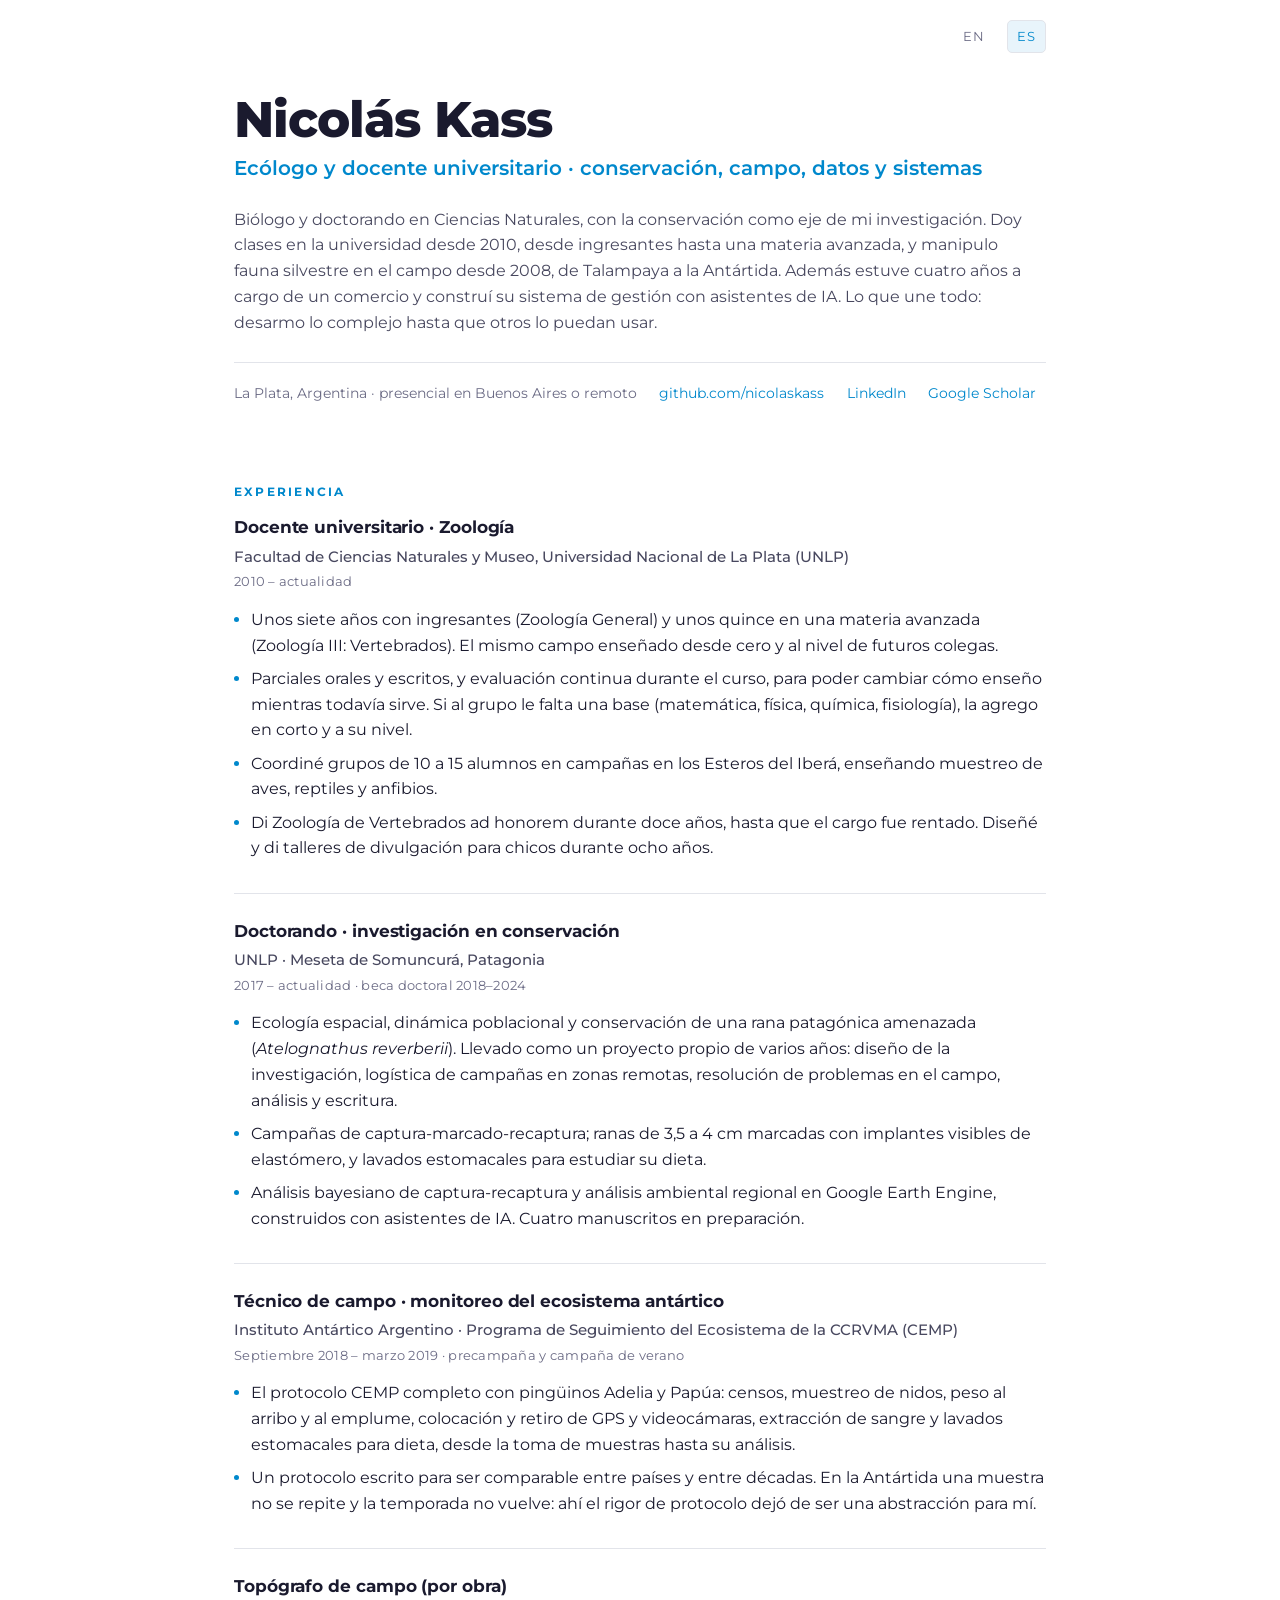
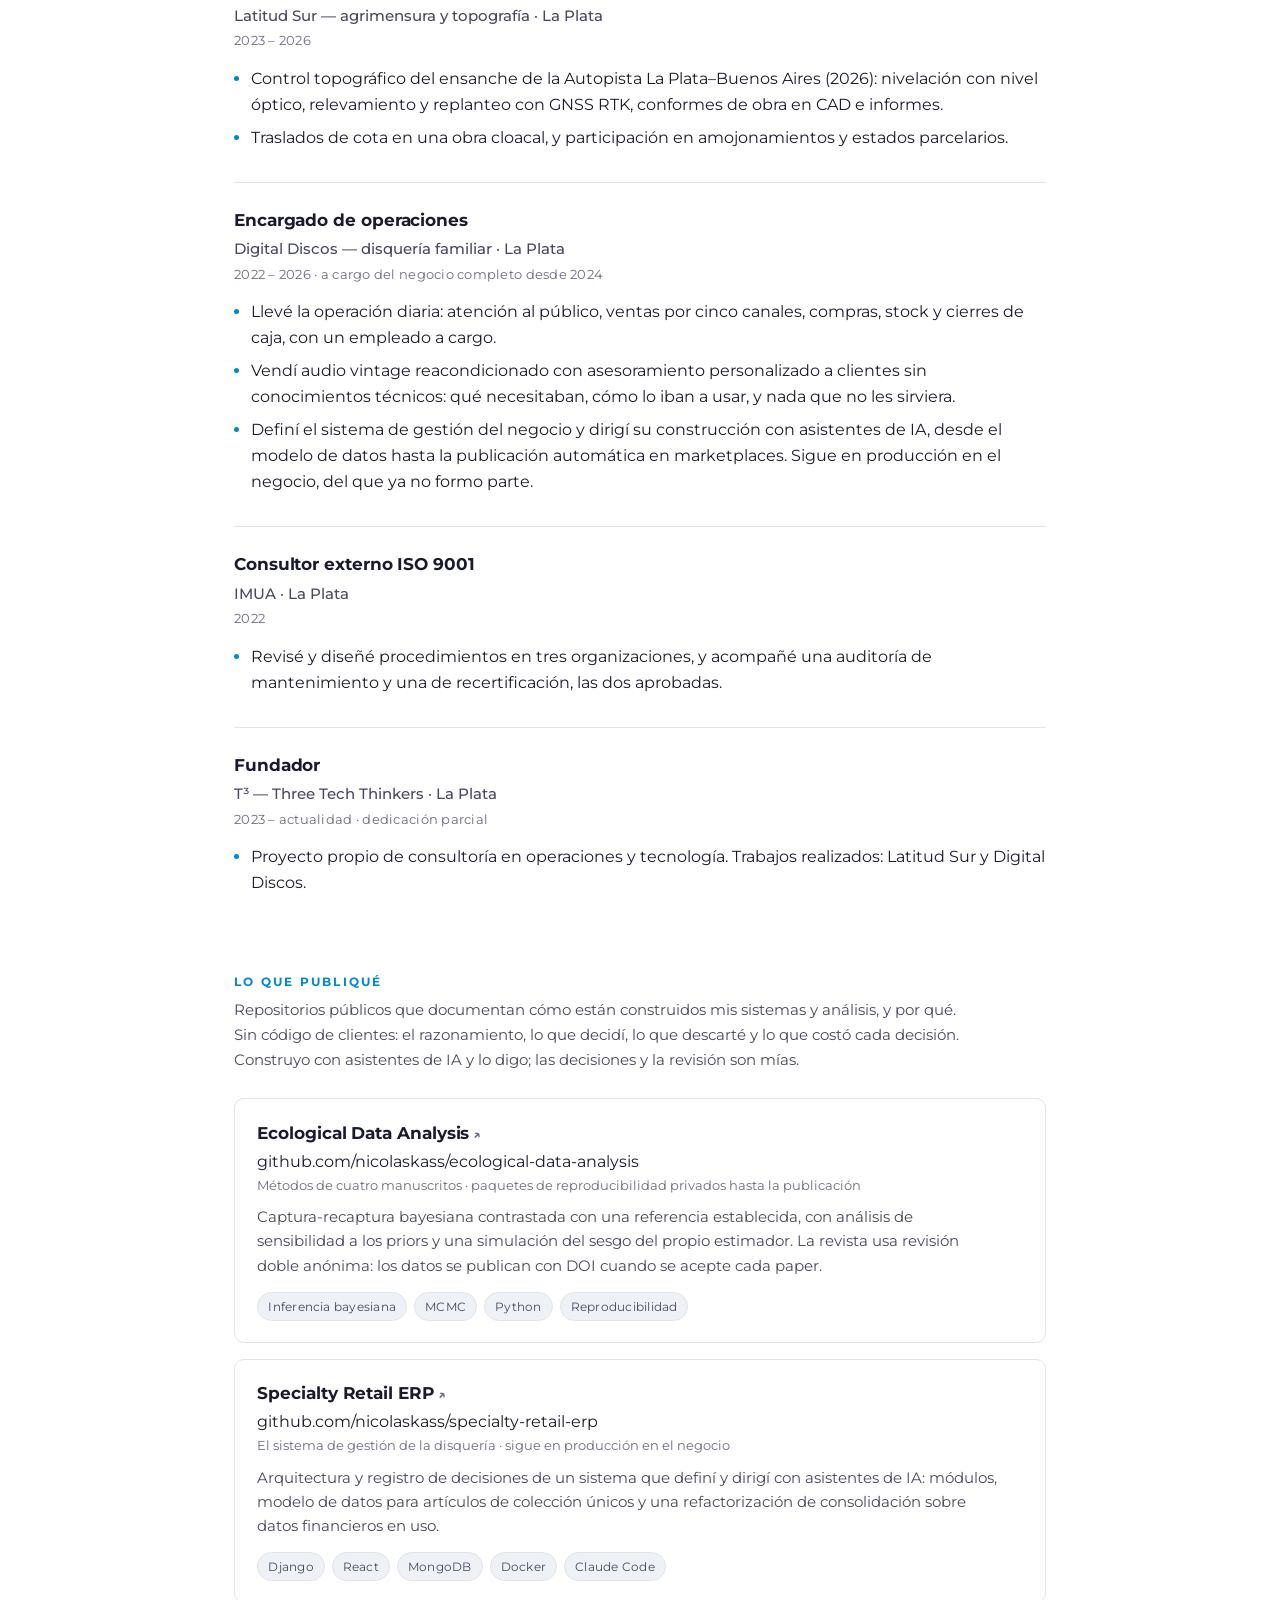
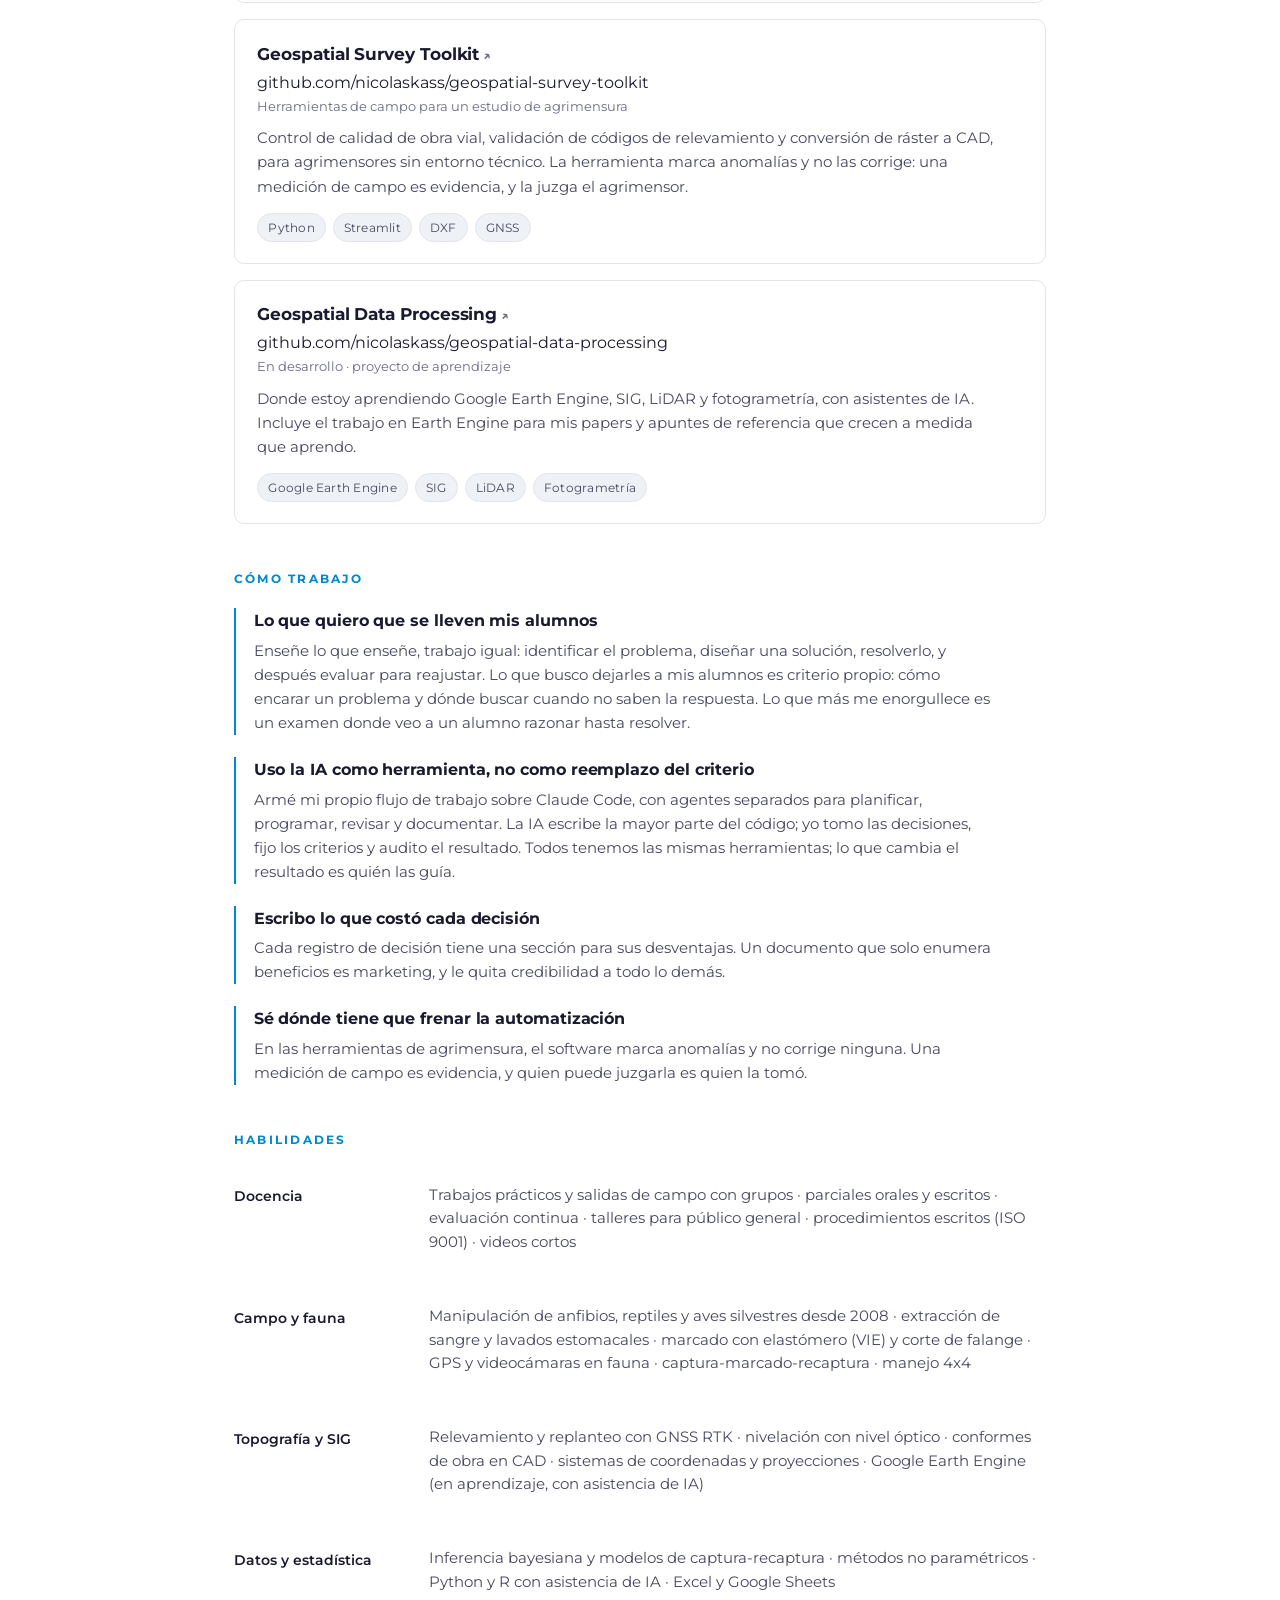
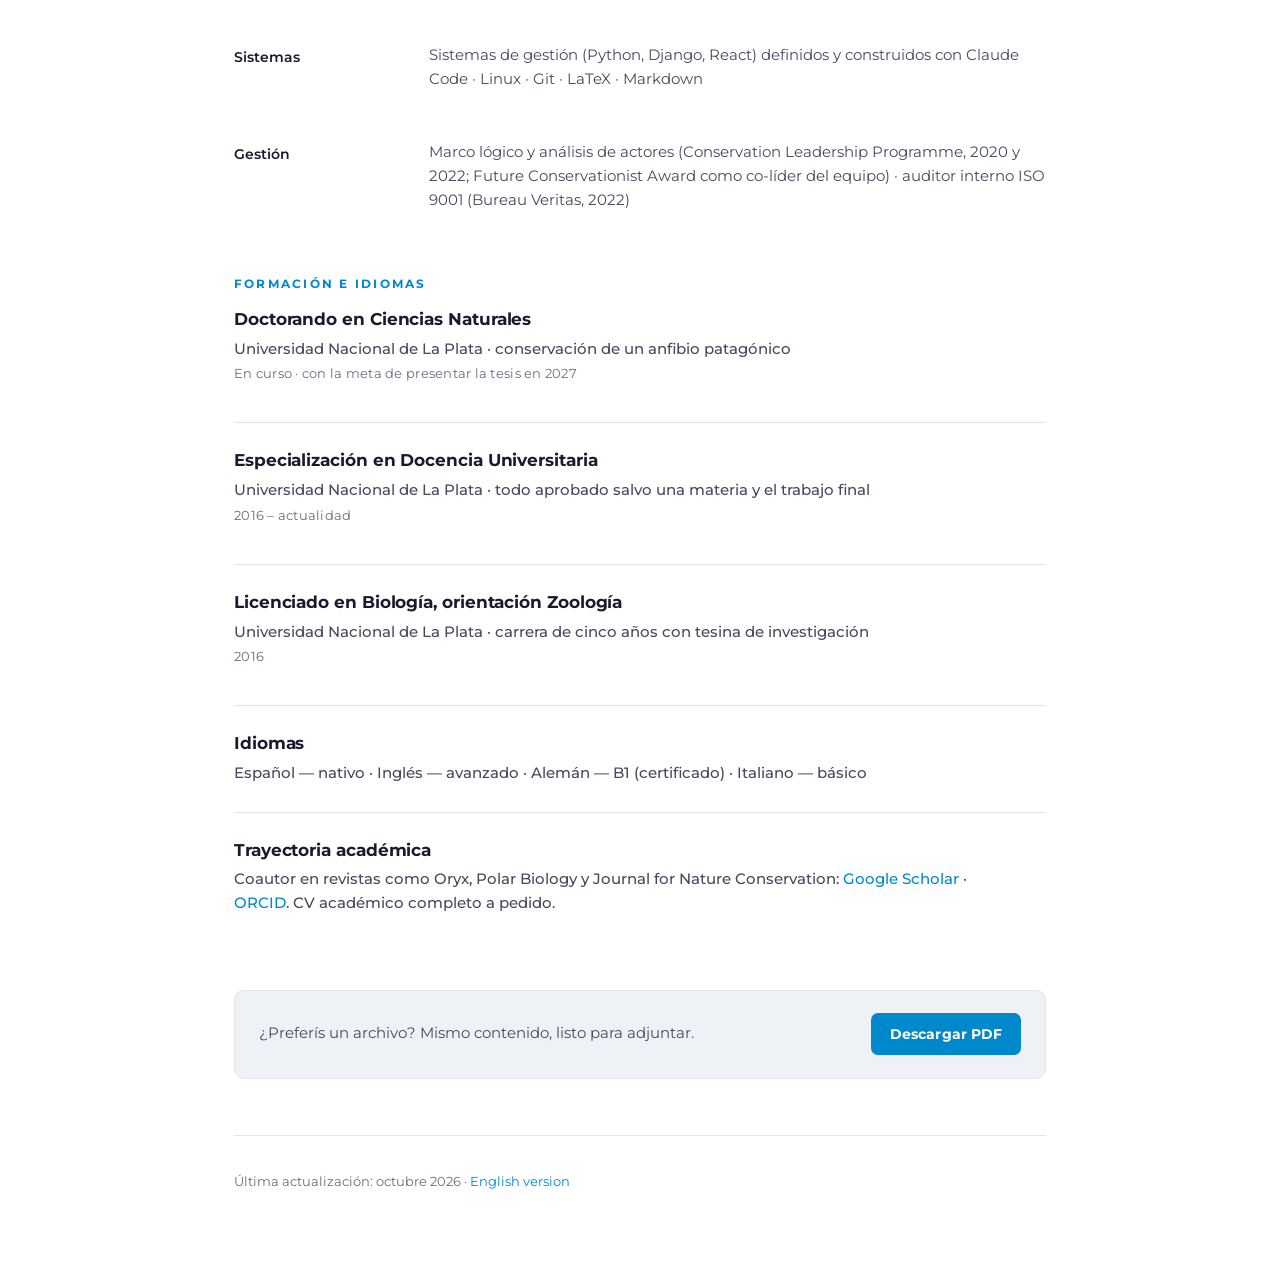
==== commit 9548d805: "CV web: principio de docencia reescrito, sin la fórmula \"X, no Y\" Co-Authored-By: Claude Opus 5.5 " ====
--- a/es/index.html
+++ b/es/index.html
@@ -193,13 +193,13 @@
     <h2>Cómo trabajo</h2>
     <div class="principles">
         <div class="principle">
-            <h3>Enseño criterio, no datos</h3>
-            <p>
-                Para mí enseñar es el mismo ciclo en cualquier materia o entorno: identificar el
-                problema, diseñar una solución, resolverlo, y después evaluar para reajustar. Quiero
-                que quienes aprenden conmigo generen criterio y herramientas propias, y que sepan
-                buscar la información cuando no la tienen, no que repitan datos y valores. Lo que
-                más me enorgullece al evaluar es ver que razonan y resuelven.
+            <h3>Lo que quiero que se lleven mis alumnos</h3>
+            <p>
+                Enseñe lo que enseñe, trabajo igual: identificar el problema, diseñar una solución,
+                resolverlo, y después evaluar para reajustar. Lo que busco dejarles a mis alumnos es
+                criterio propio: cómo encarar un problema y dónde buscar cuando no saben la
+                respuesta. Lo que más me enorgullece es un examen donde veo a un alumno razonar
+                hasta resolver.
             </p>
         </div>
         <div class="principle">
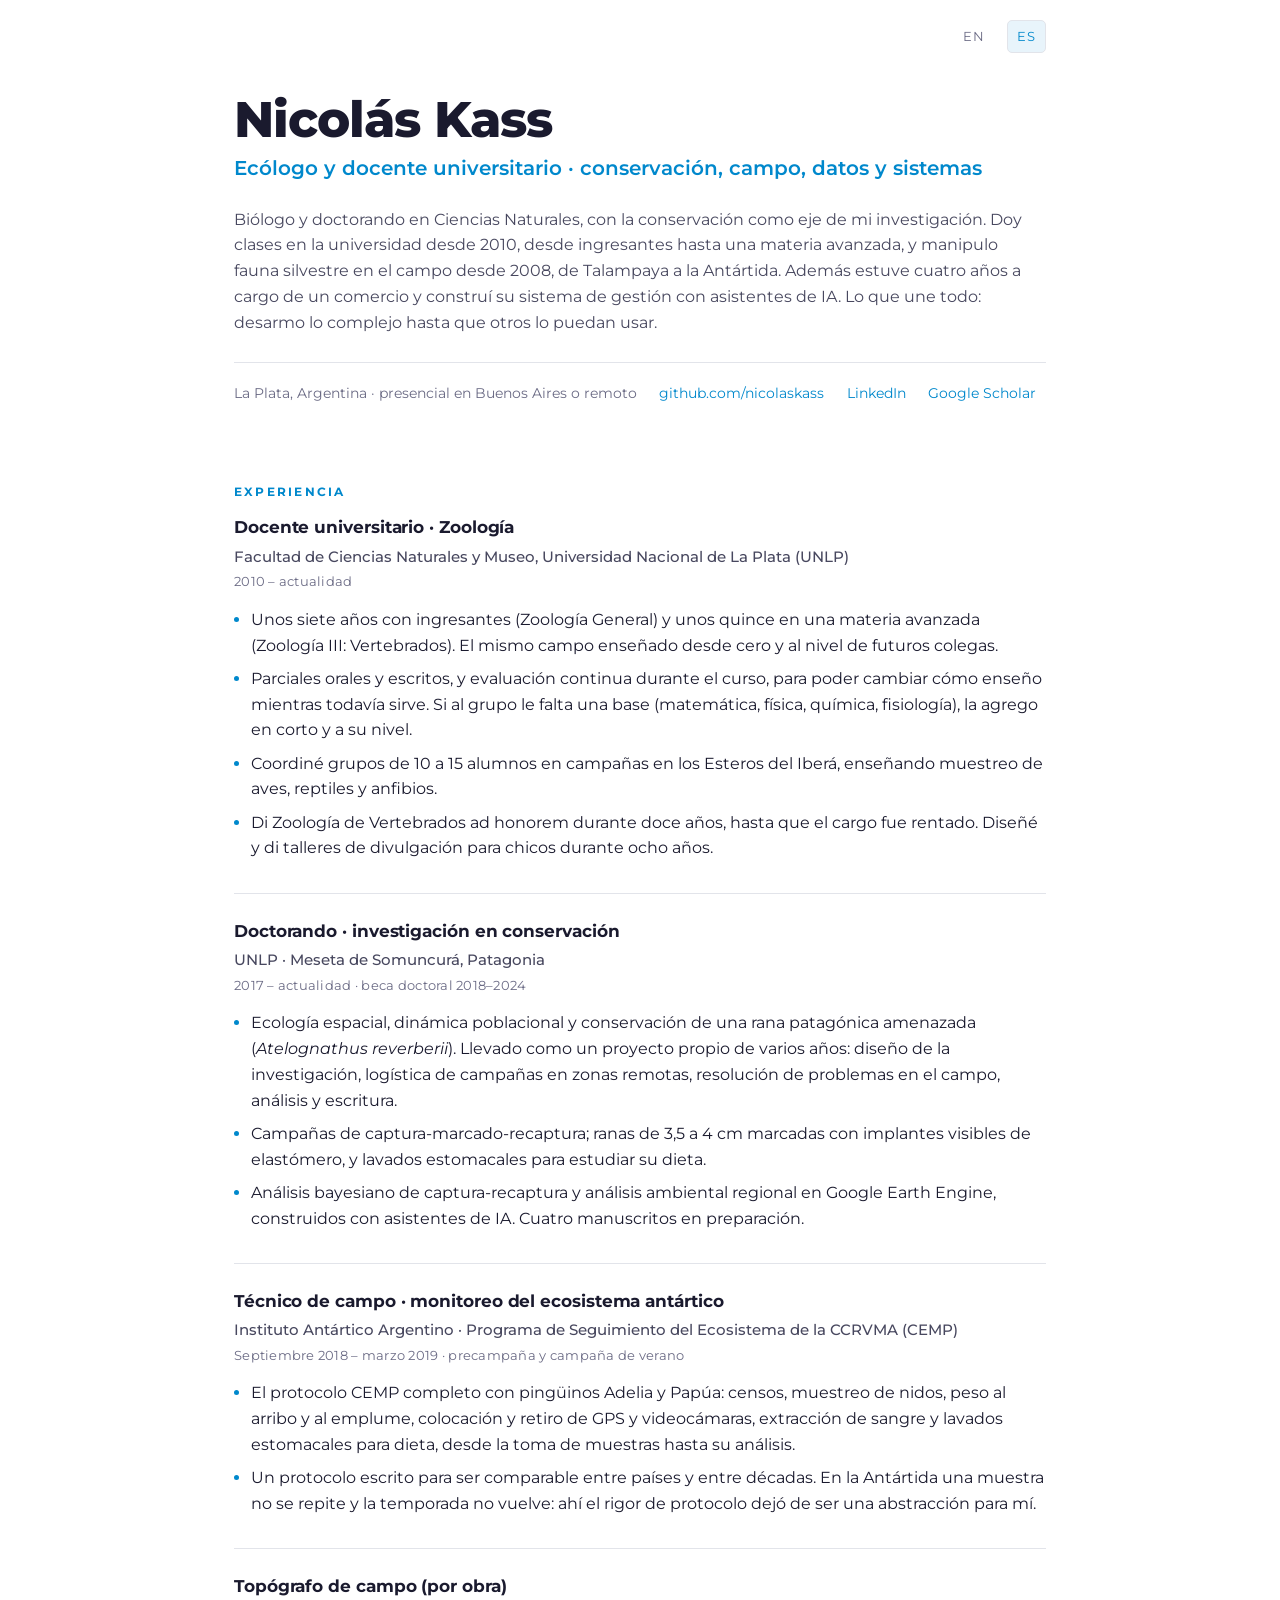
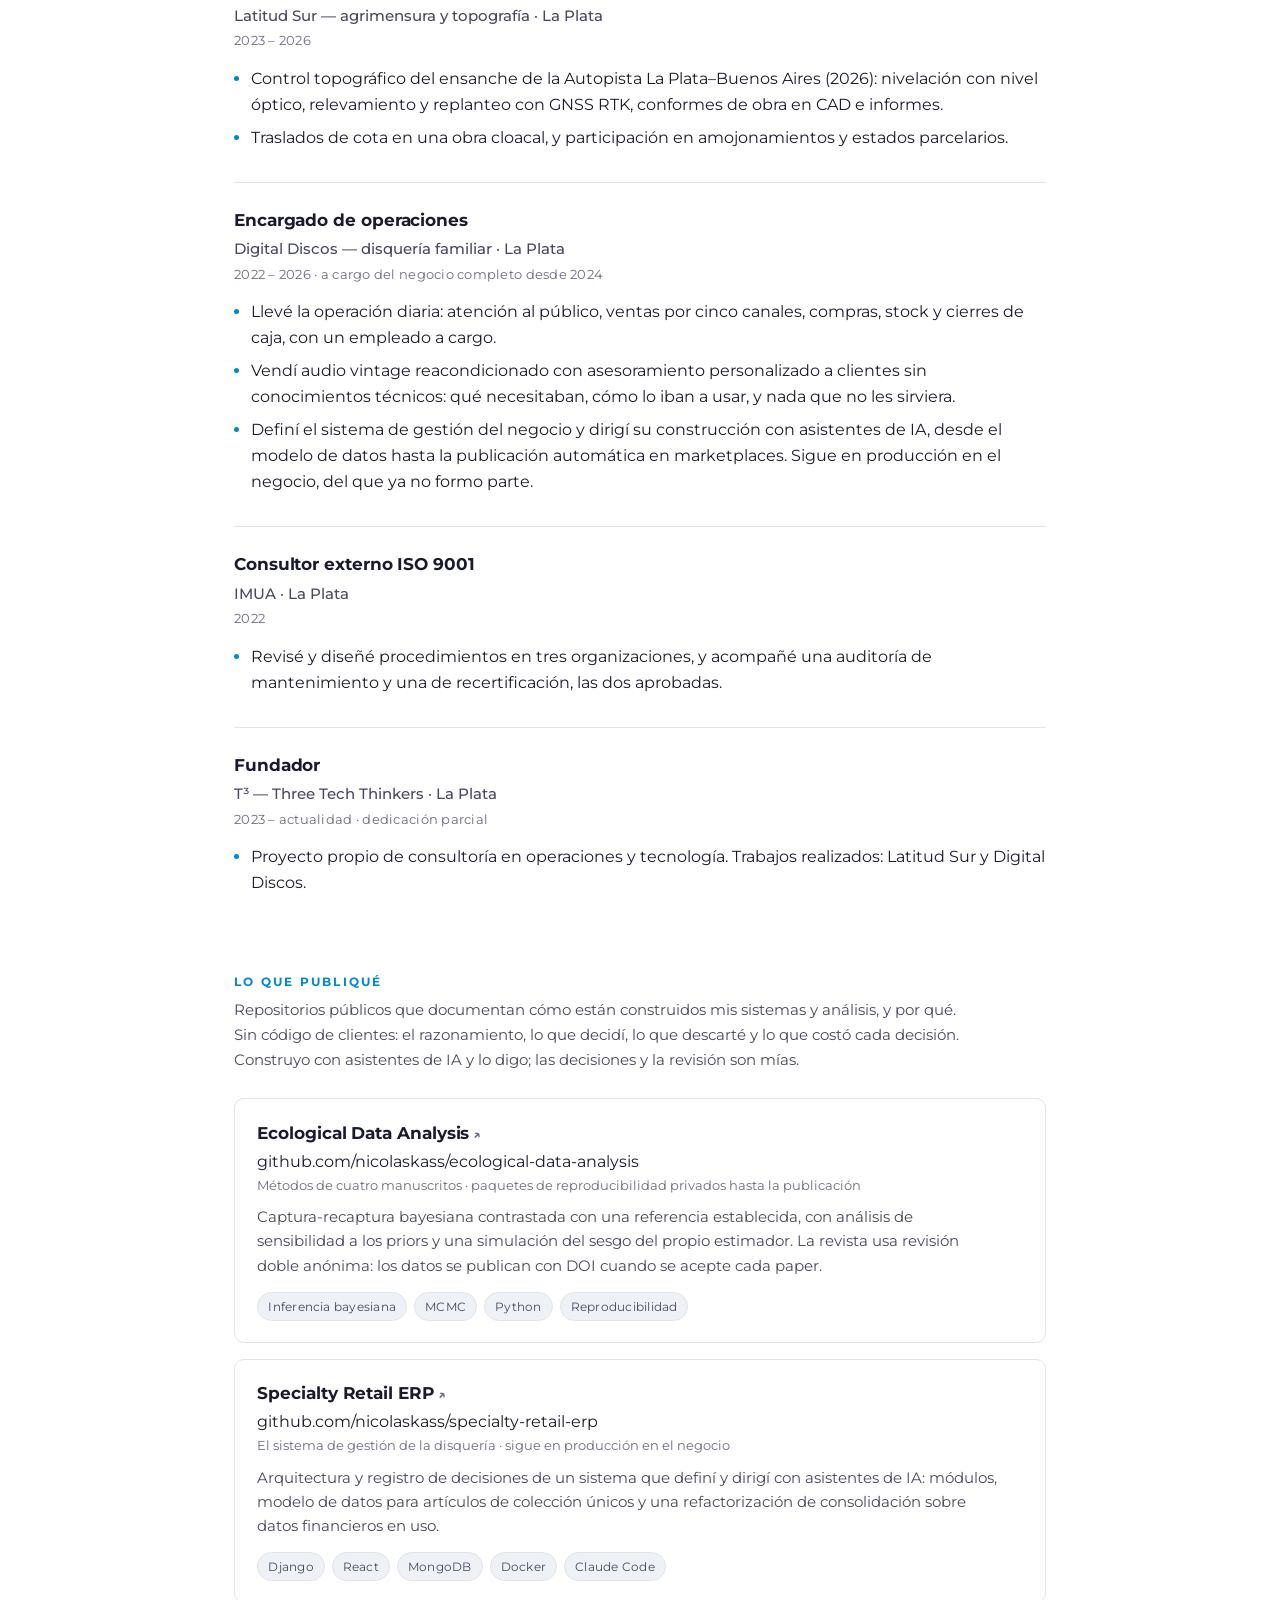
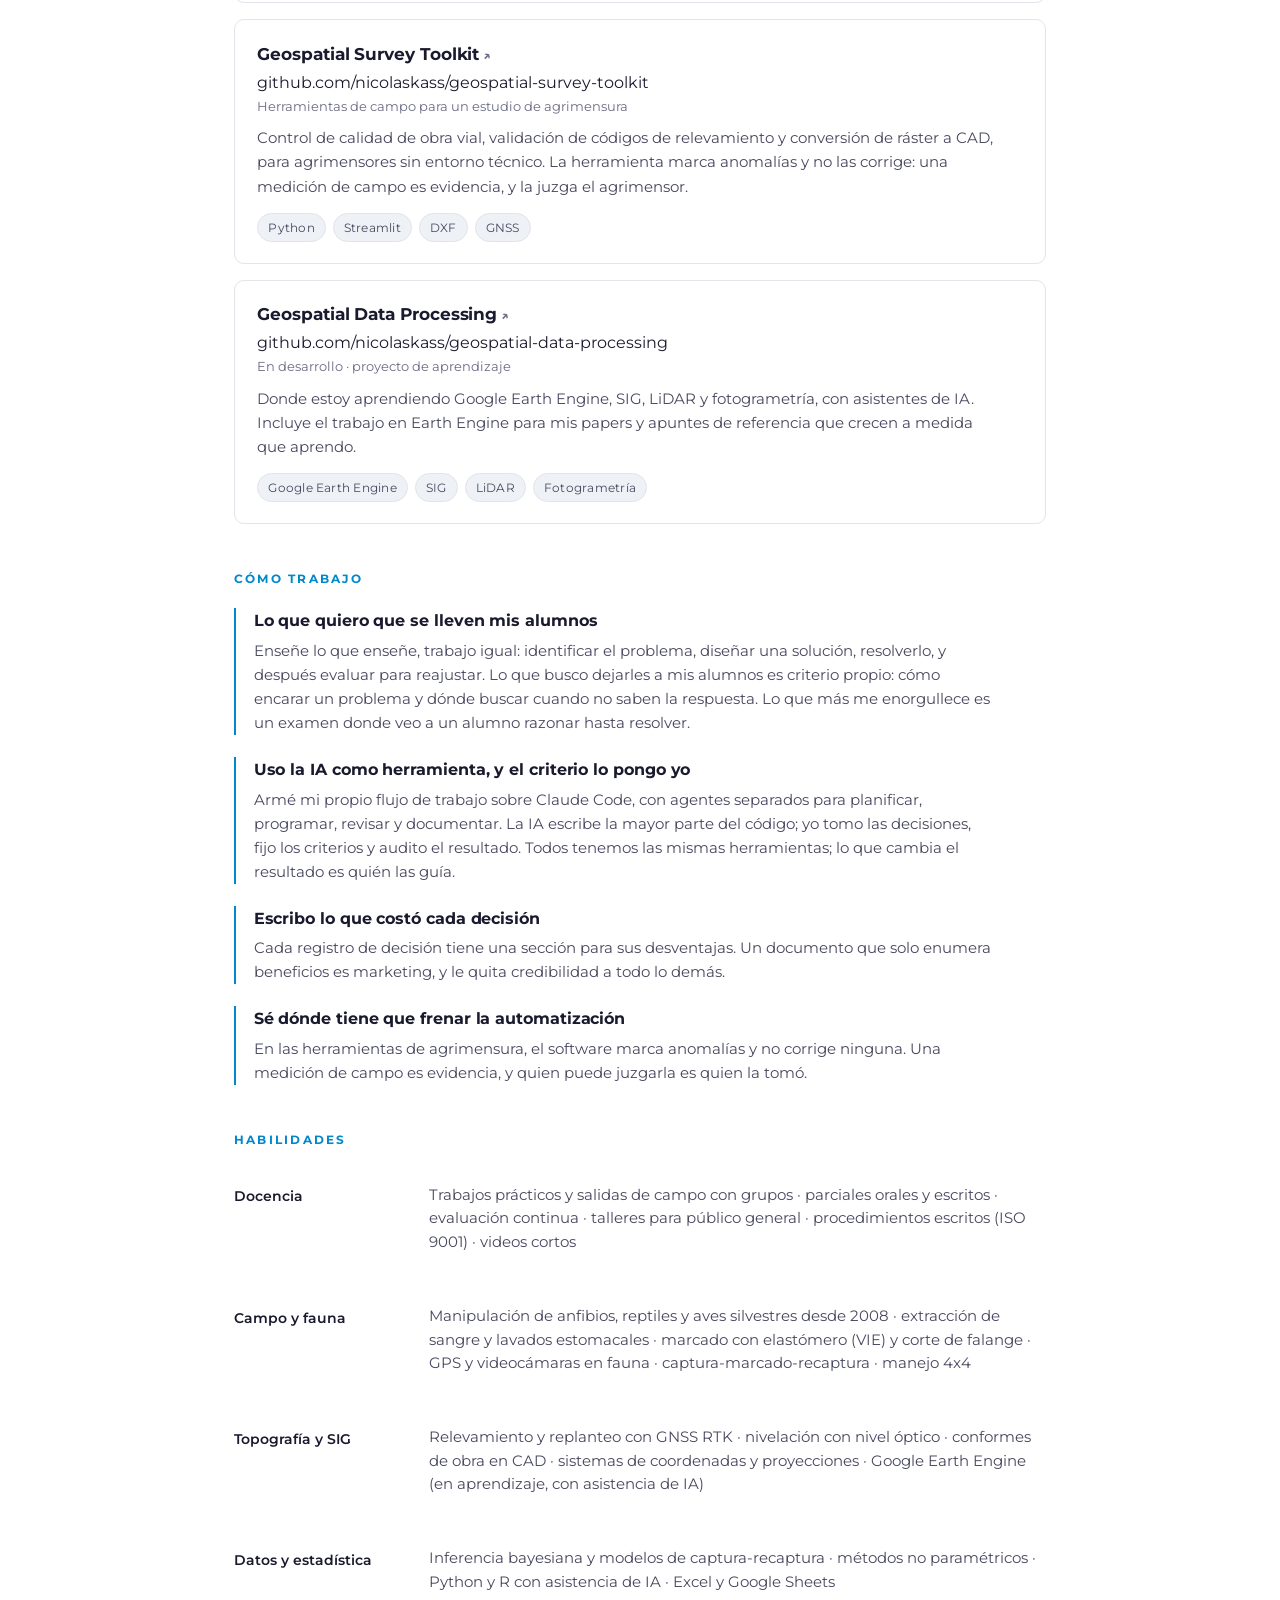
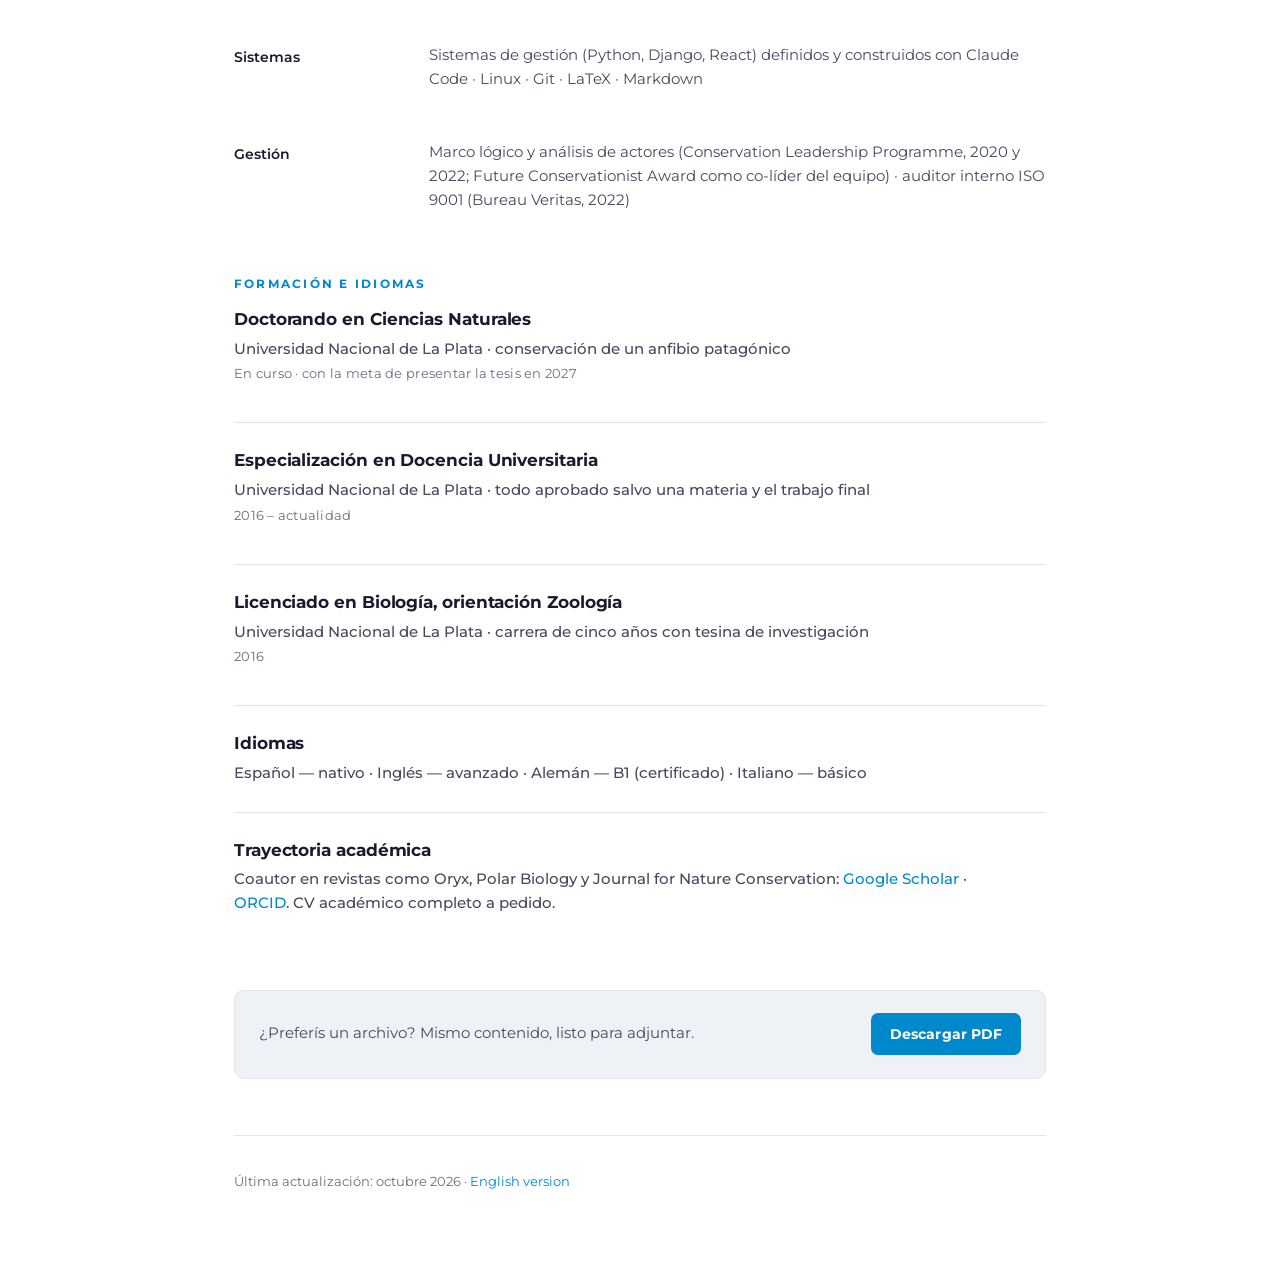
==== commit a467bb97: "CV web: título del principio sobre IA reescrito Co-Authored-By: Claude Opus 5.5 <noreply@anthropic.c" ====
--- a/es/index.html
+++ b/es/index.html
@@ -203,7 +203,7 @@
             </p>
         </div>
         <div class="principle">
-            <h3>Uso la IA como herramienta, no como reemplazo del criterio</h3>
+            <h3>Uso la IA como herramienta, y el criterio lo pongo yo</h3>
             <p>
                 Armé mi propio flujo de trabajo sobre Claude Code, con agentes separados para
                 planificar, programar, revisar y documentar. La IA escribe la mayor parte del
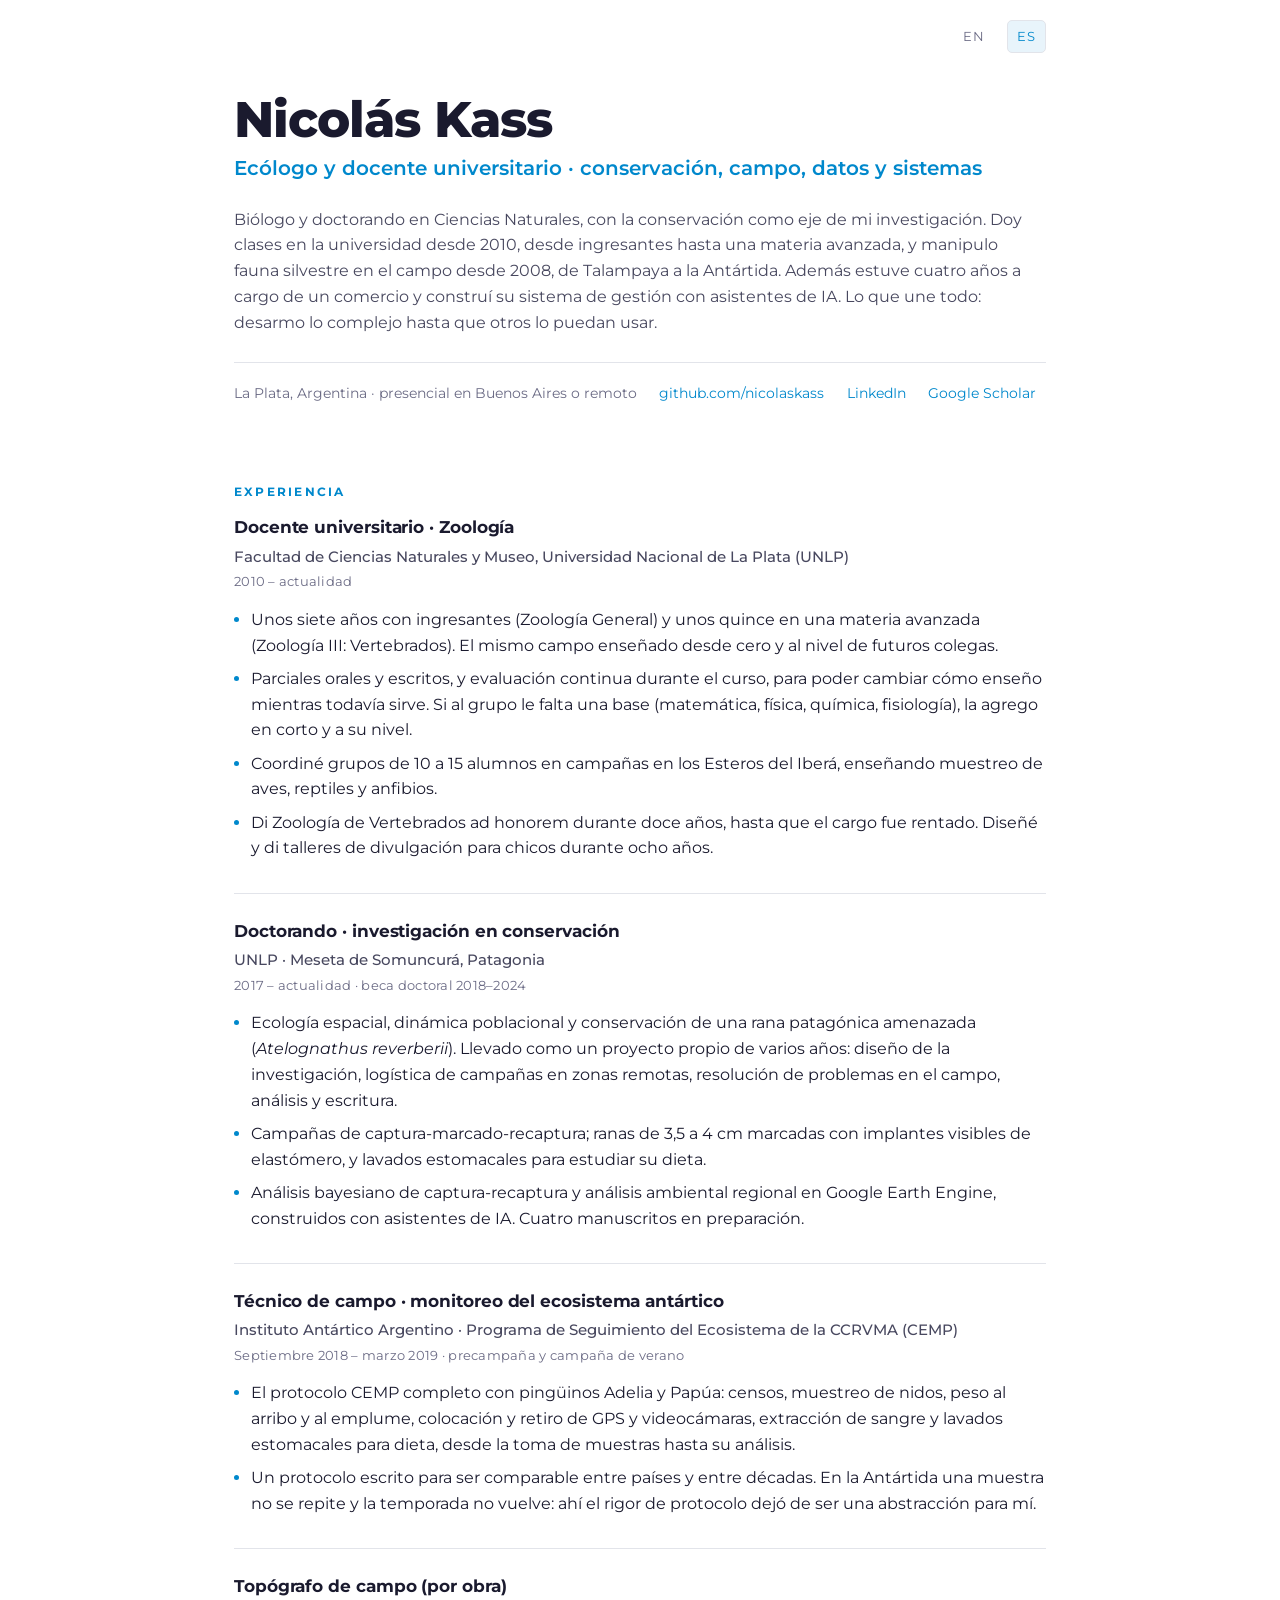
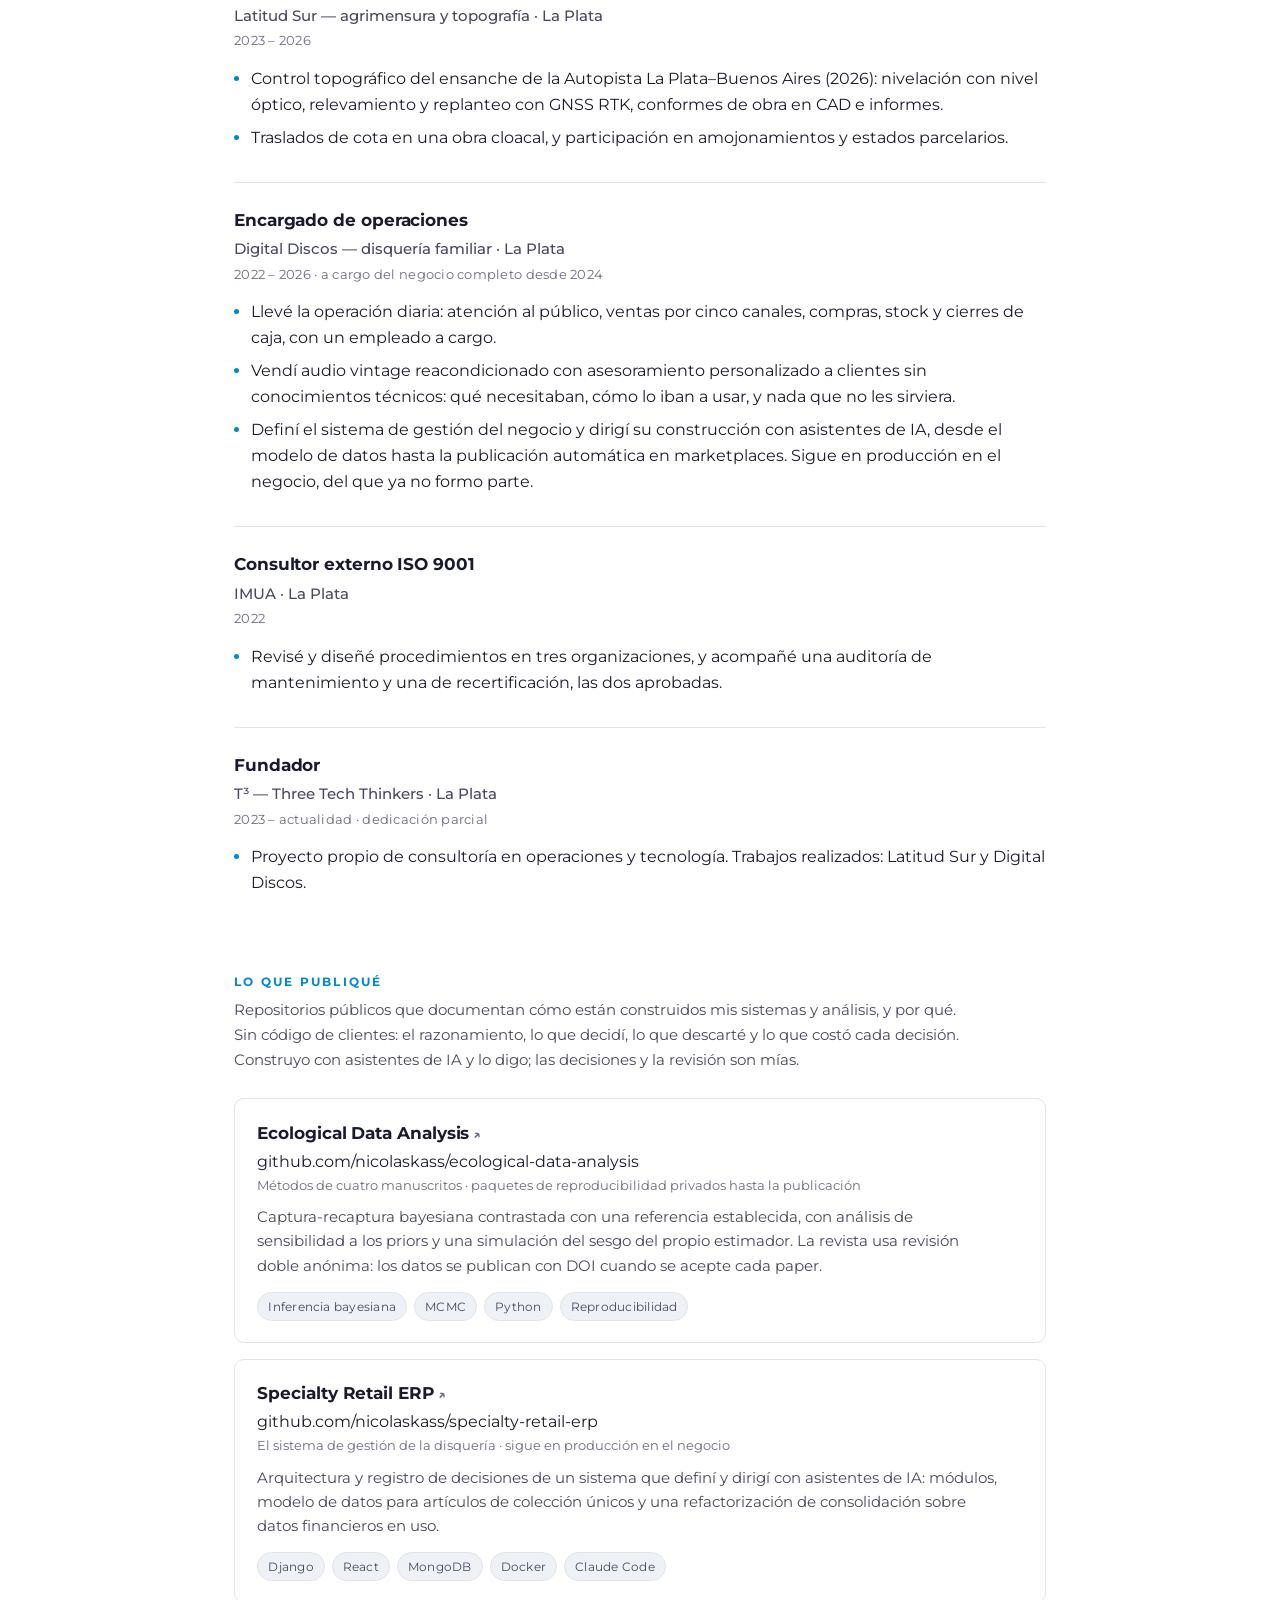
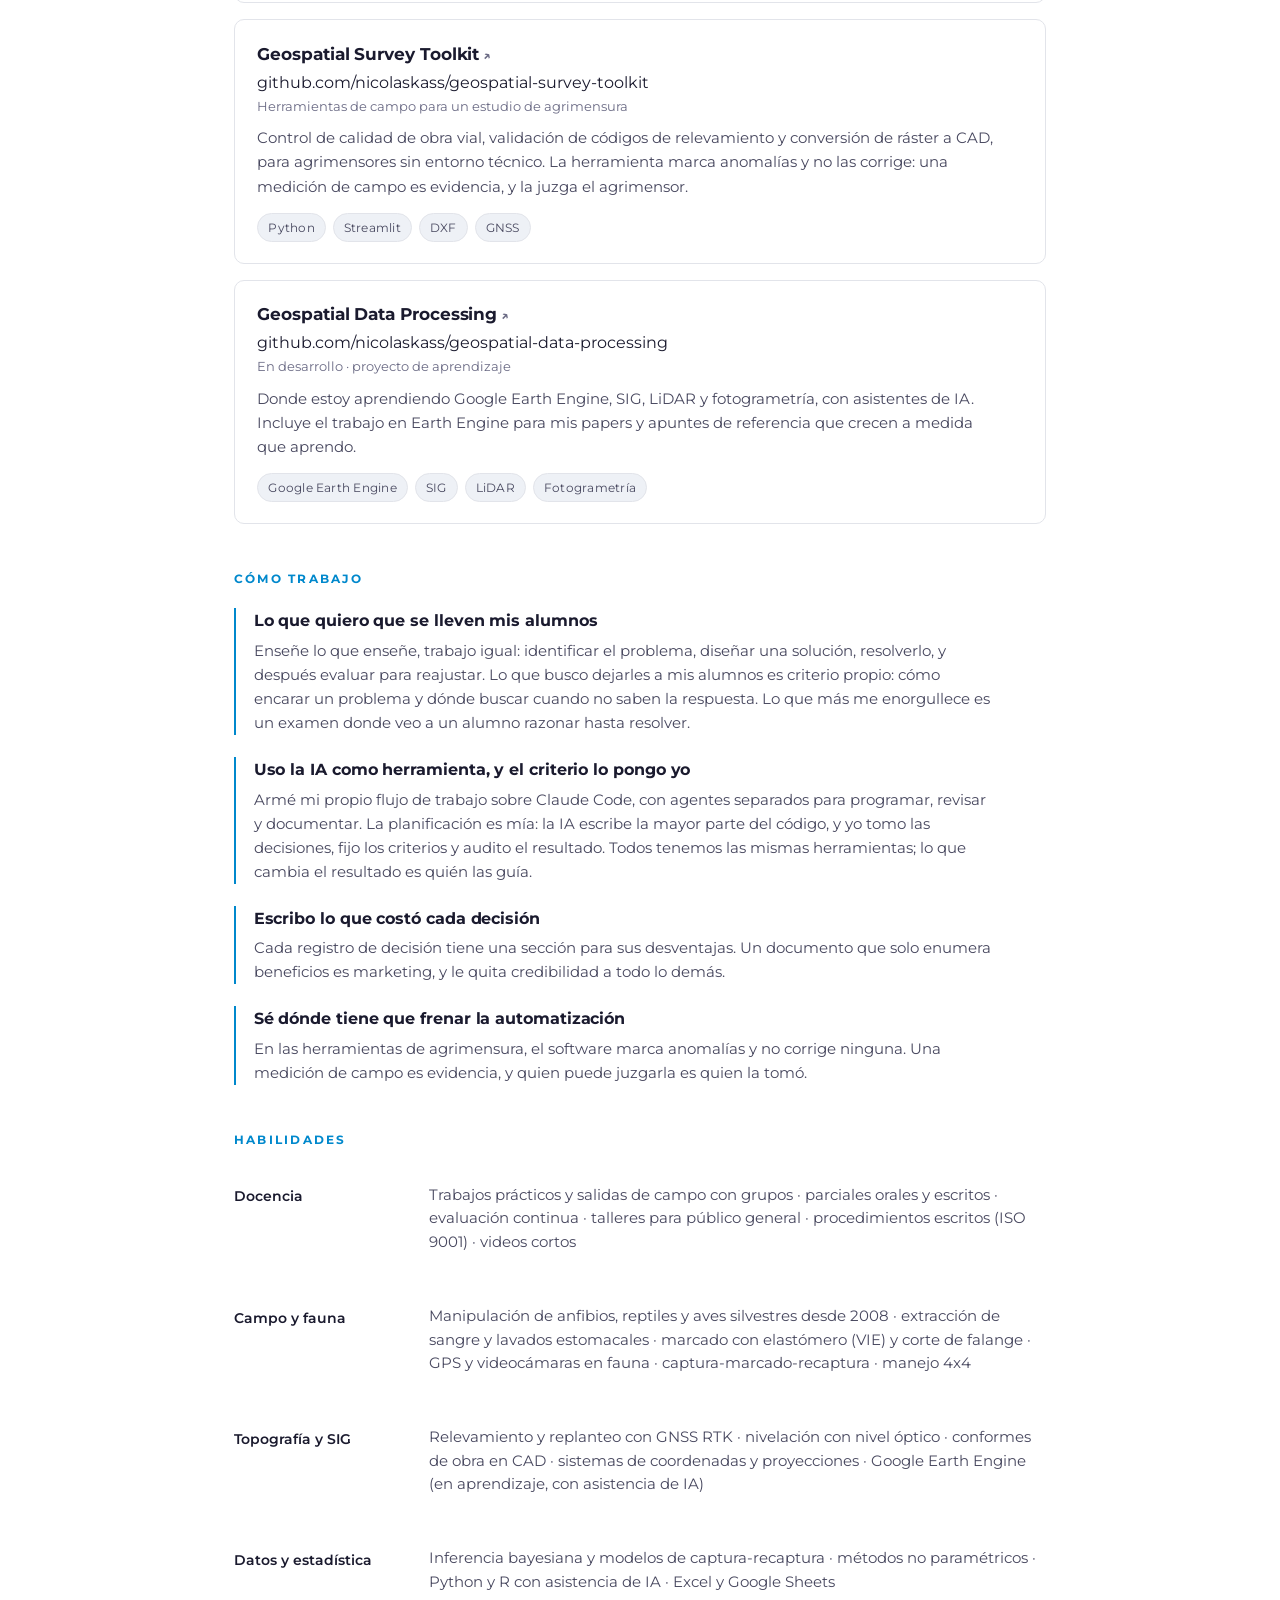
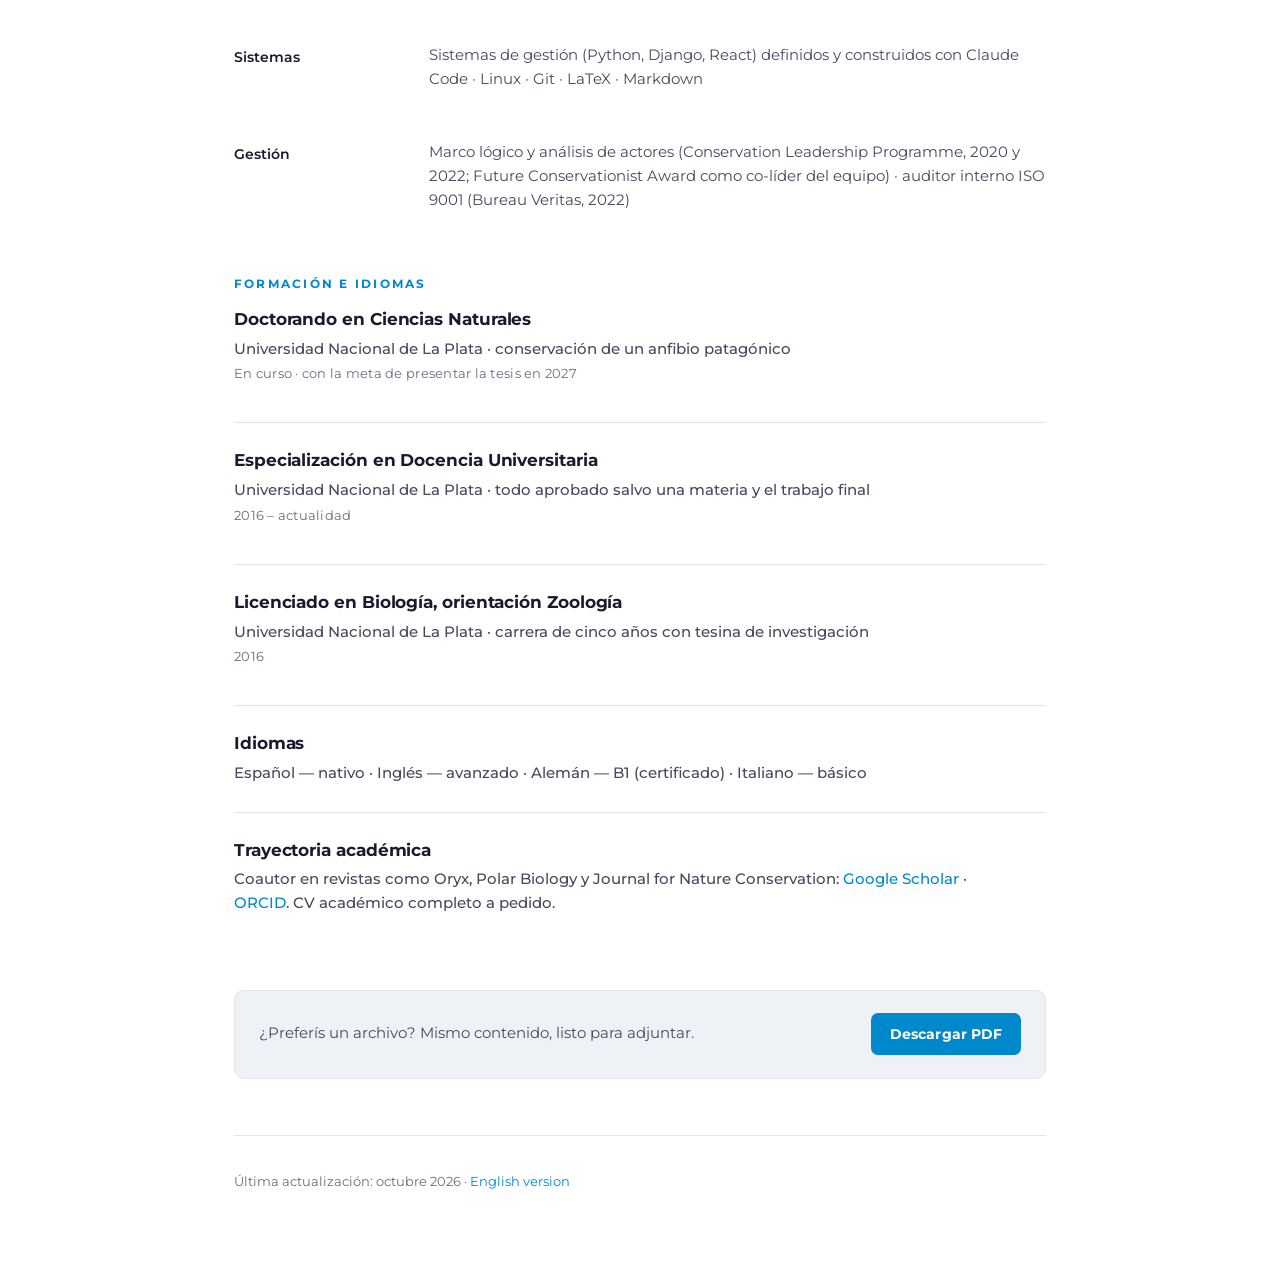
==== commit 3ce4a406: "CV web: la planificación es de Nicolás, no de los agentes Co-Authored-By: Claude Opus 5.5 <noreply@a" ====
--- a/es/index.html
+++ b/es/index.html
@@ -206,8 +206,8 @@
             <h3>Uso la IA como herramienta, y el criterio lo pongo yo</h3>
             <p>
                 Armé mi propio flujo de trabajo sobre Claude Code, con agentes separados para
-                planificar, programar, revisar y documentar. La IA escribe la mayor parte del
-                código; yo tomo las decisiones, fijo los criterios y audito el resultado. Todos
+                programar, revisar y documentar. La planificación es mía: la IA escribe la mayor
+                parte del código, y yo tomo las decisiones, fijo los criterios y audito el resultado. Todos
                 tenemos las mismas herramientas; lo que cambia el resultado es quién las guía.
             </p>
         </div>
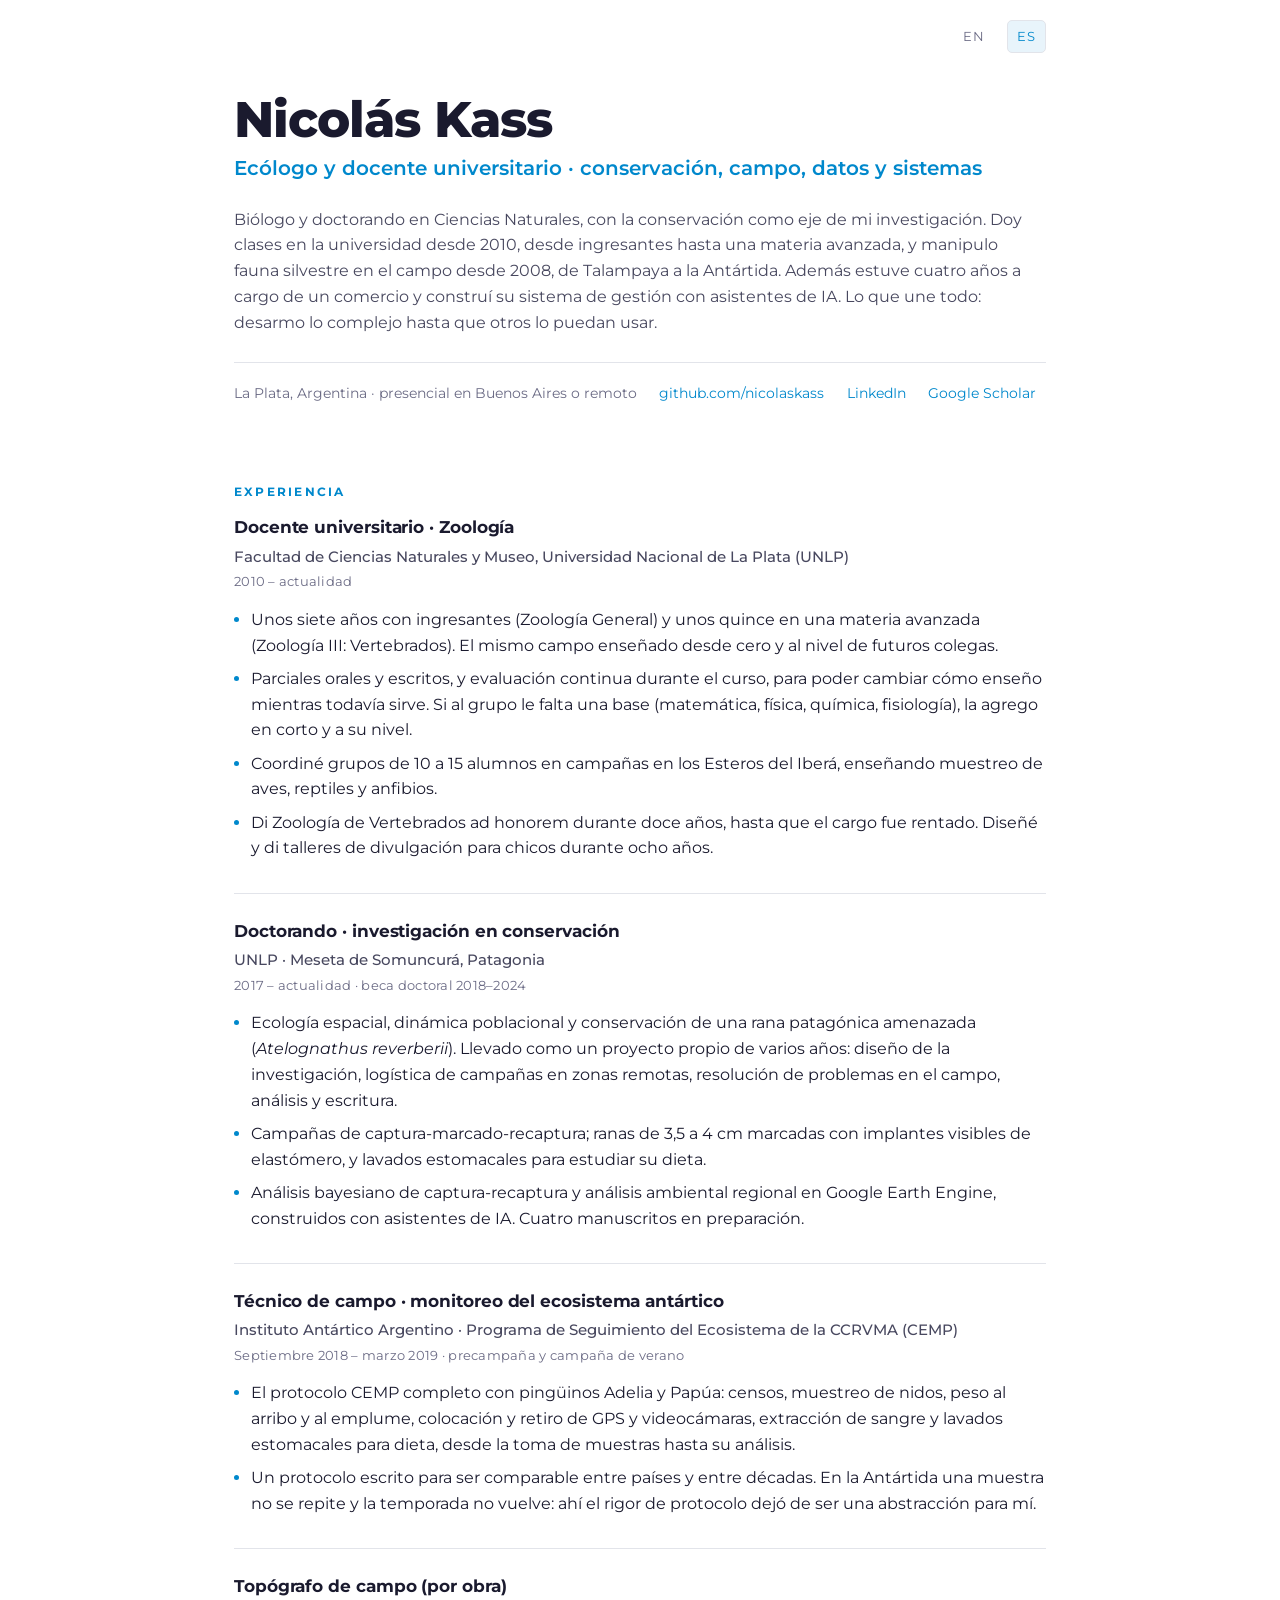
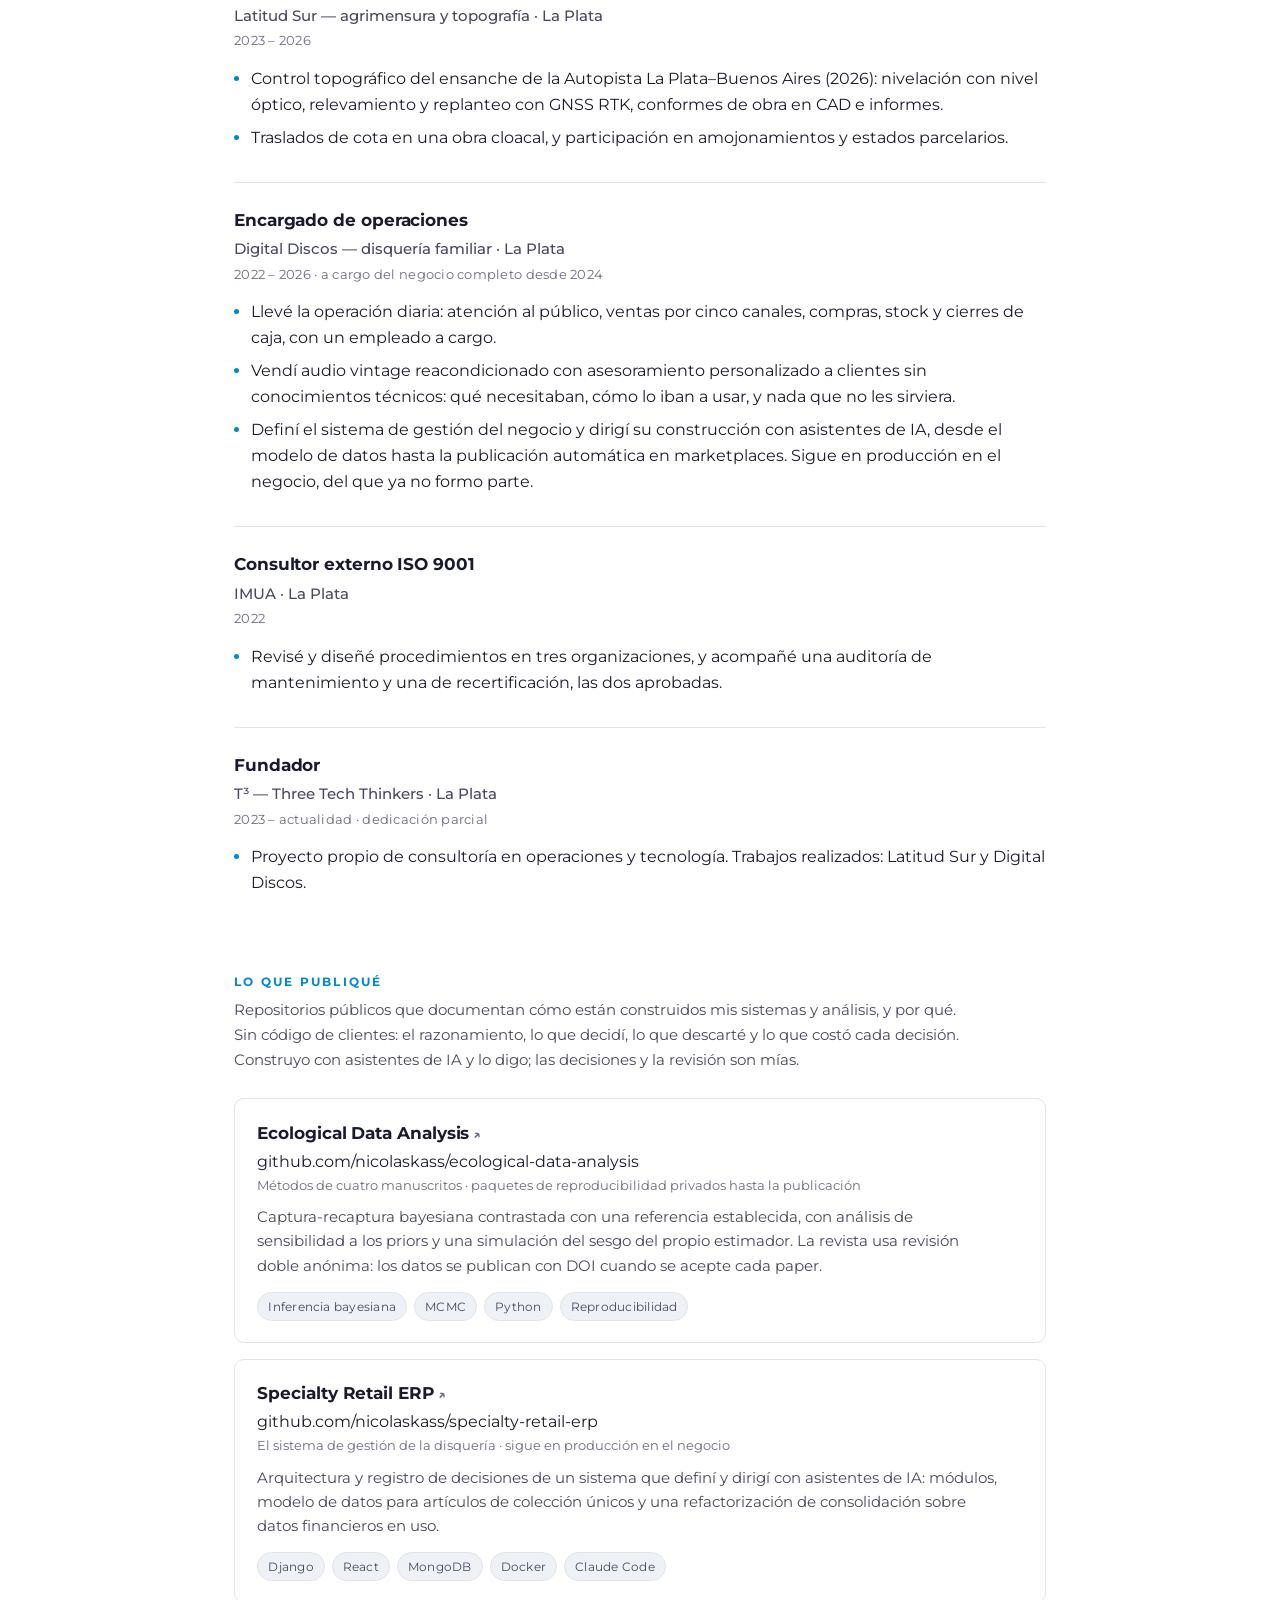
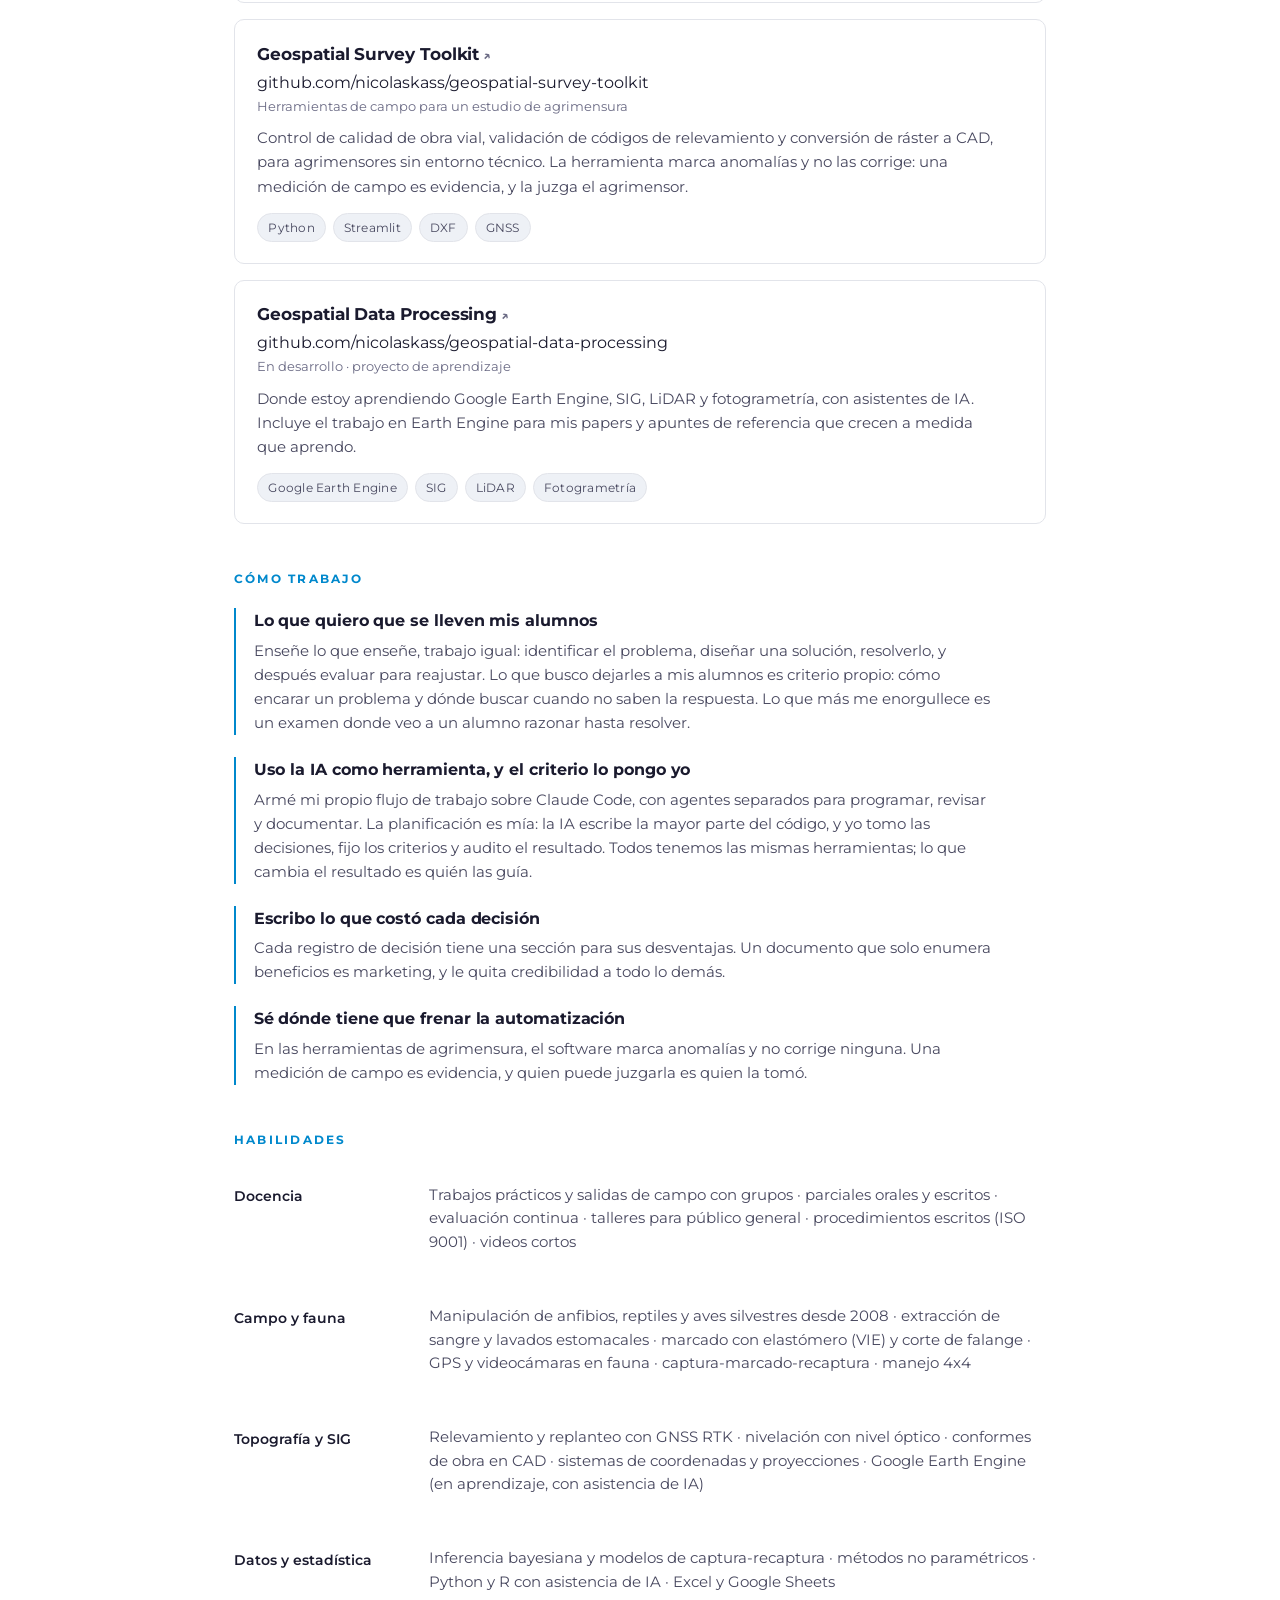
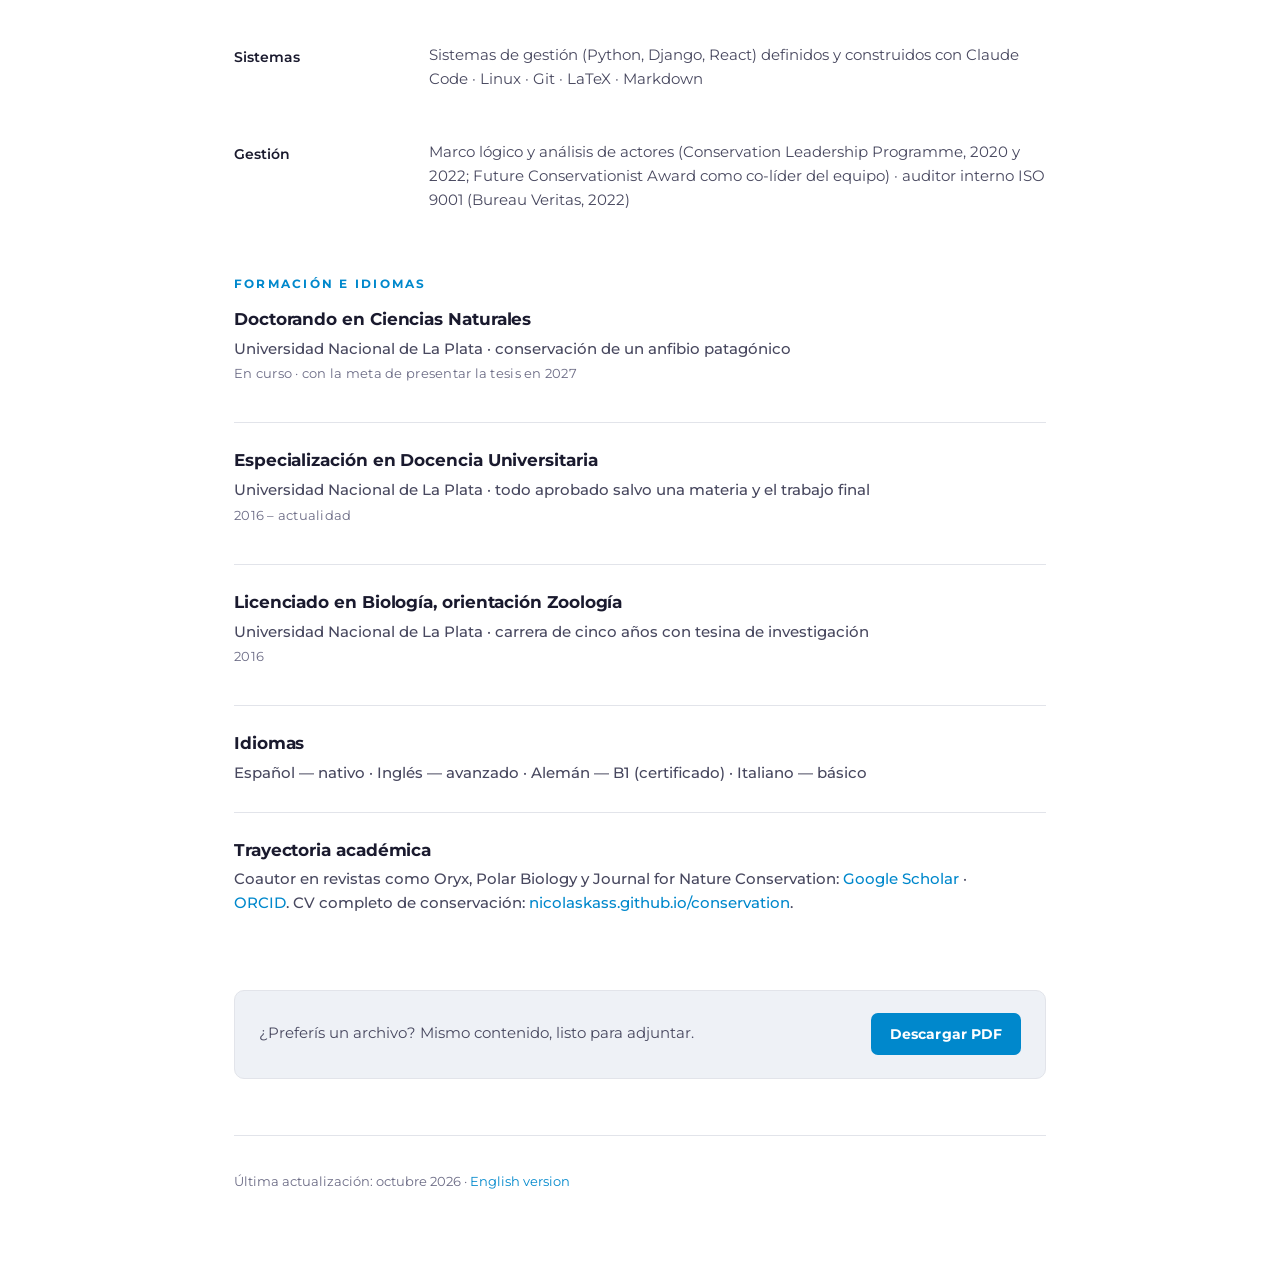
==== commit 53b496af: "CV de conservación (EN/ES) en /conservation y enlace desde el CV general" ====
--- a/es/index.html
+++ b/es/index.html
@@ -284,7 +284,7 @@
         <h3>Trayectoria académica</h3>
         <p class="org">Coautor en revistas como Oryx, Polar Biology y Journal for Nature Conservation:
         <a href="https://scholar.google.com/citations?user=9yDA16YAAAAJ">Google Scholar</a> ·
-        <a href="https://orcid.org/0000-0001-9245-8796">ORCID</a>. CV académico completo a pedido.</p>
+        <a href="https://orcid.org/0000-0001-9245-8796">ORCID</a>. CV completo de conservación: <a href="../conservation/">nicolaskass.github.io/conservation</a>.</p>
     </article>
 </section>
 
